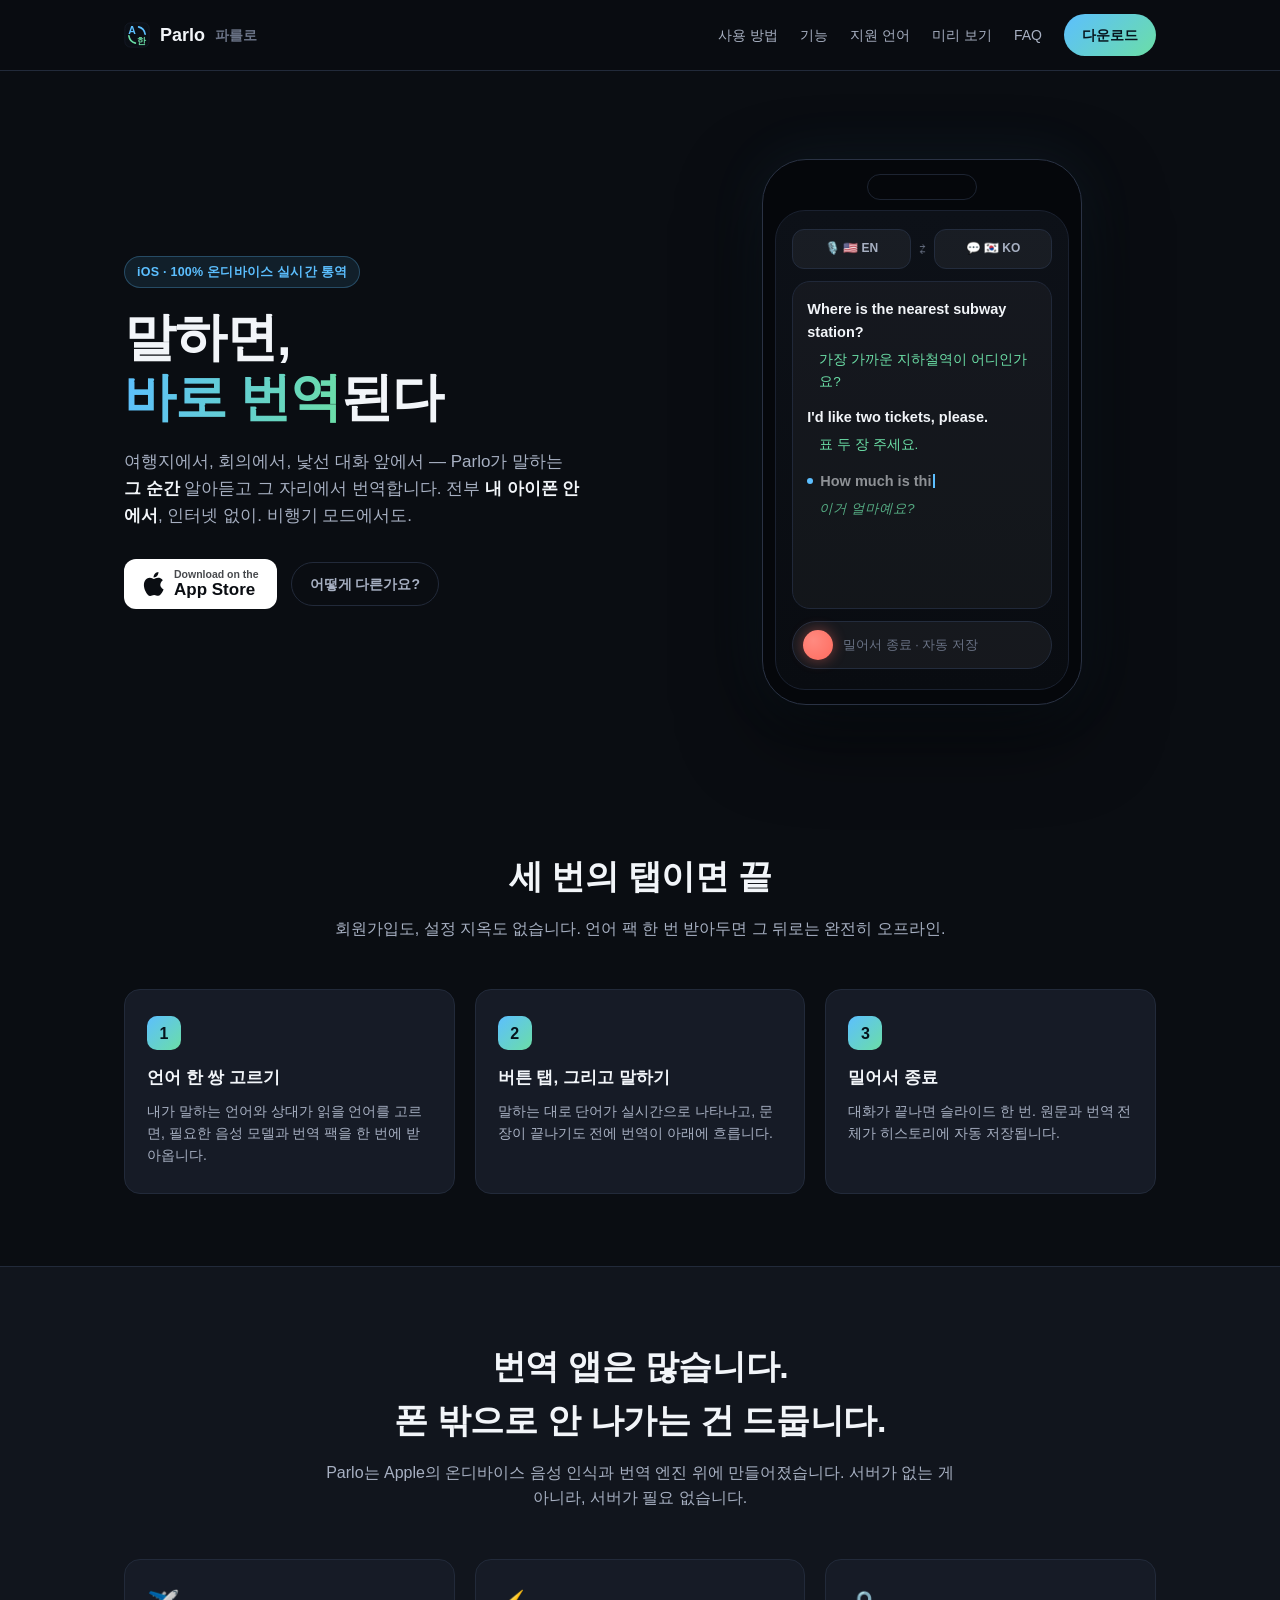
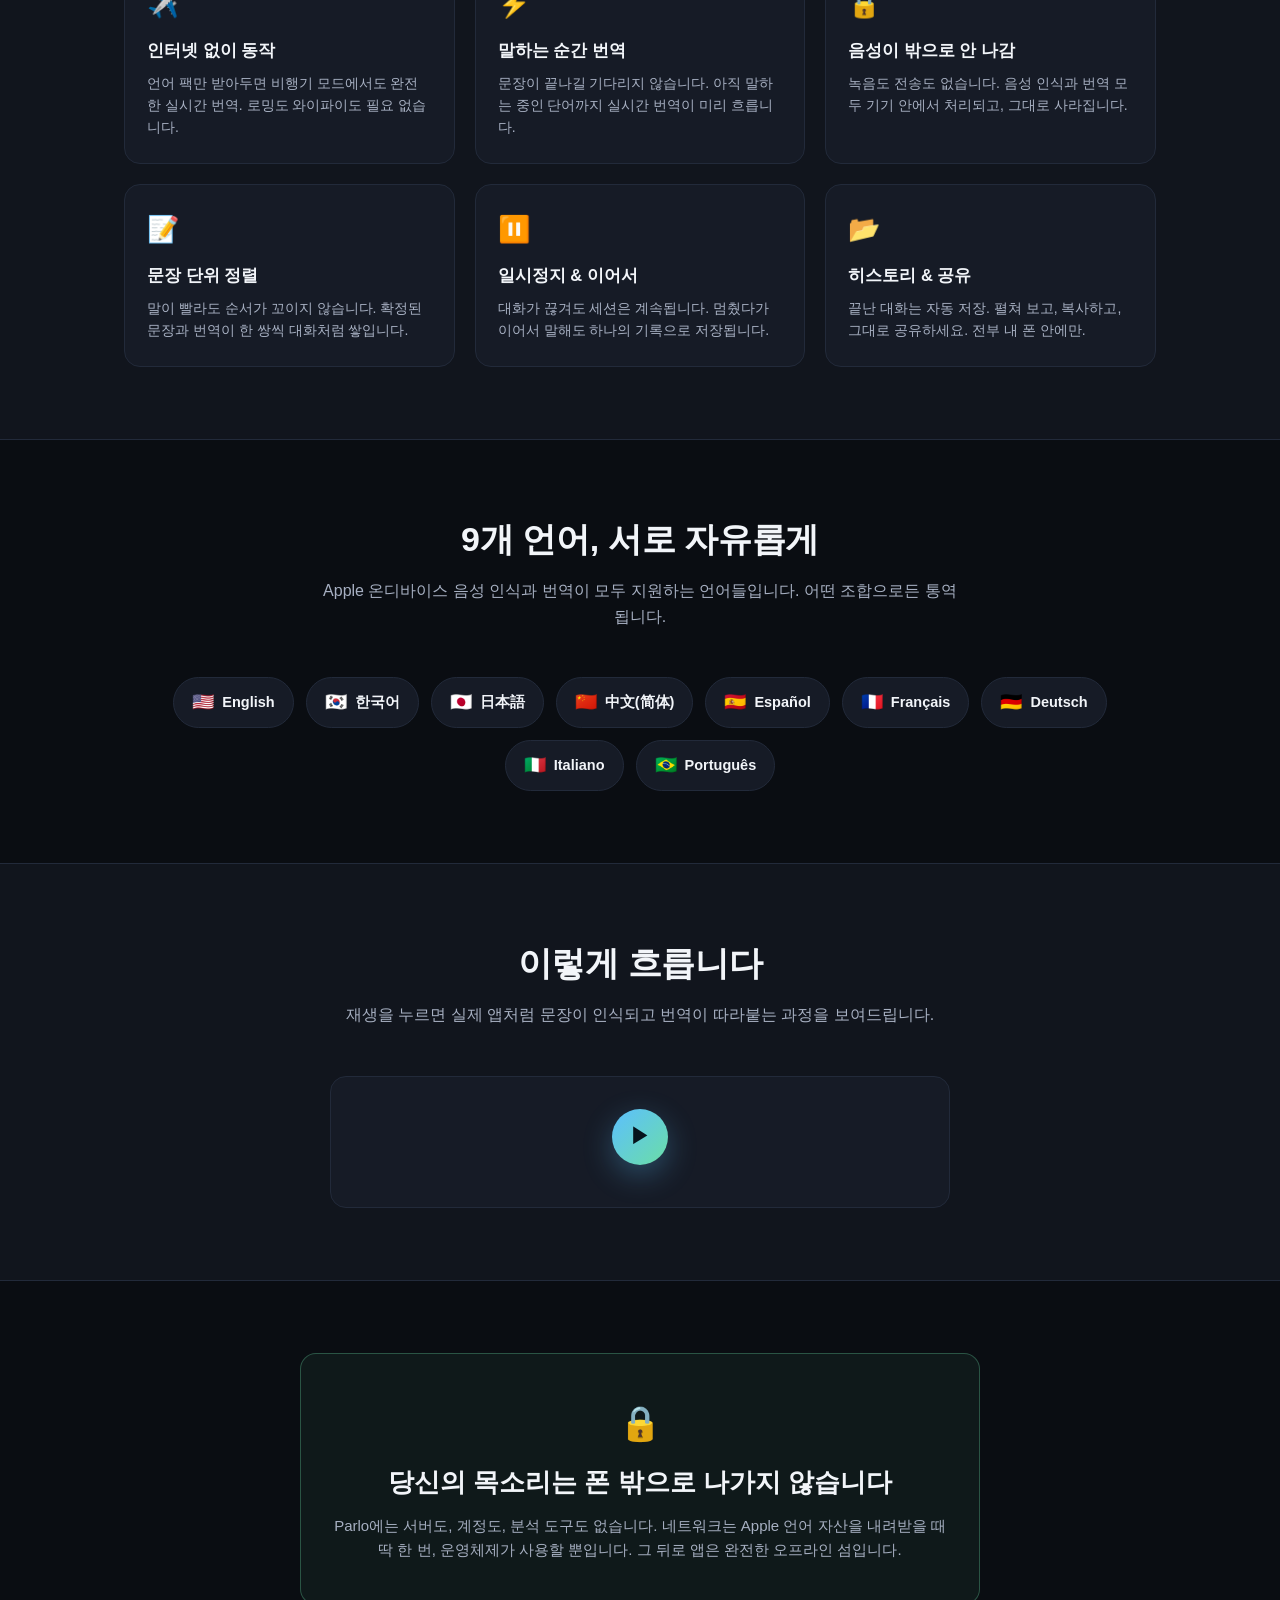
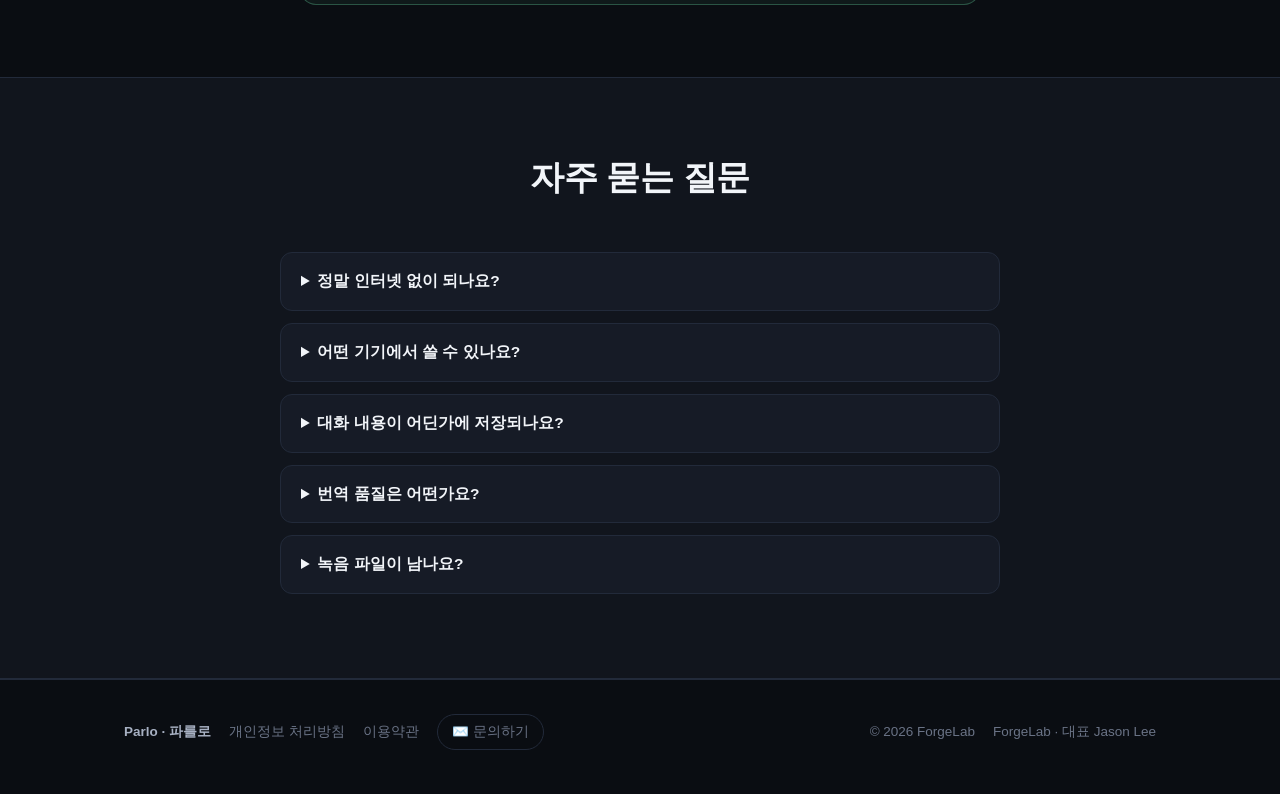
==== docs/index.html @ df0a6788 "Parlo landing site: hero with live-translation mock, features, languages, demo, FAQ, privacy/terms (" ====
<!DOCTYPE html>
<html lang="ko">
<head>
<meta charset="UTF-8" />
<meta name="viewport" content="width=device-width, initial-scale=1.0" />
<title>Parlo 파를로 — 말하면, 바로 번역된다</title>
<meta name="description" content="Parlo(파를로)는 iOS 실시간 음성 번역기입니다. 온디바이스 AI가 말하는 순간 알아듣고 그 자리에서 번역합니다. 인터넷 없이, 비행기 모드에서도. 로그인 없음, 추적 없음, 음성은 폰 밖으로 나가지 않습니다." />
<meta property="og:title" content="Parlo 파를로 — 말하면, 바로 번역된다" />
<meta property="og:description" content="100% 온디바이스 실시간 음성 번역. 인터넷 없이, 어디서나. 당신의 목소리는 폰 밖으로 나가지 않습니다." />
<meta property="og:type" content="website" />
<link rel="icon" href="data:image/svg+xml,%3Csvg xmlns='http://www.w3.org/2000/svg' viewBox='0 0 64 64'%3E%3Crect x='2' y='2' width='60' height='60' rx='14' fill='%230b0f16'/%3E%3Ctext x='20' y='30' font-family='-apple-system,sans-serif' font-size='26' font-weight='900' fill='%235CBFFF' text-anchor='middle'%3EA%3C/text%3E%3Ctext x='43' y='54' font-family='-apple-system,sans-serif' font-size='22' font-weight='900' fill='%236BDEA6' text-anchor='middle'%3E한%3C/text%3E%3Cpath d='M36 12 A22 22 0 0 1 52 30' stroke='%235CBFFF' stroke-width='4' fill='none' stroke-linecap='round'/%3E%3Cpath d='M28 52 A22 22 0 0 1 12 34' stroke='%236BDEA6' stroke-width='4' fill='none' stroke-linecap='round'/%3E%3C/svg%3E" />
<link rel="stylesheet" href="styles.css" />
</head>
<body>

<!-- ======================= NAV ======================= -->
<nav class="nav">
  <div class="nav-inner">
    <a class="logo" href="#">
      <svg width="26" height="26" viewBox="0 0 64 64" aria-hidden="true"><rect x="2" y="2" width="60" height="60" rx="14" fill="#0b0f16" stroke="#232c3d"/><text x="20" y="30" font-family="-apple-system,sans-serif" font-size="26" font-weight="900" fill="#5CBFFF" text-anchor="middle">A</text><text x="43" y="54" font-family="-apple-system,sans-serif" font-size="22" font-weight="900" fill="#6BDEA6" text-anchor="middle">한</text><path d="M36 12 A22 22 0 0 1 52 30" stroke="#5CBFFF" stroke-width="4" fill="none" stroke-linecap="round"/><path d="M28 52 A22 22 0 0 1 12 34" stroke="#6BDEA6" stroke-width="4" fill="none" stroke-linecap="round"/></svg>
      Parlo <span class="kr">파를로</span>
    </a>
    <div class="nav-links">
      <a href="#how">사용 방법</a>
      <a href="#features">기능</a>
      <a href="#langs">지원 언어</a>
      <a href="#demo">미리 보기</a>
      <a href="#faq">FAQ</a>
      <a class="btn primary nav-cta" href="#download">다운로드</a>
    </div>
  </div>
</nav>

<!-- ======================= HERO ======================= -->
<header class="hero wrap" id="download">
  <div>
    <span class="tag">iOS · 100% 온디바이스 실시간 통역</span>
    <h1>말하면,<br /><span class="hl">바로 번역</span>된다</h1>
    <p class="sub">
      여행지에서, 회의에서, 낯선 대화 앞에서 —
      Parlo가 말하는 <strong>그 순간</strong> 알아듣고 그 자리에서 번역합니다.
      전부 <strong>내 아이폰 안에서</strong>, 인터넷 없이. 비행기 모드에서도.
    </p>
    <div class="hero-ctas">
      <!-- TODO: 출시 후 App Store 링크로 교체 -->
      <a class="store-badge" href="#" onclick="alert('App Store 출시 준비 중입니다!'); return false;">
        <svg width="22" height="26" viewBox="0 0 22 26" fill="currentColor" aria-hidden="true"><path d="M18.3 13.8c0-3 2.5-4.5 2.6-4.6-1.4-2.1-3.6-2.4-4.4-2.4-1.9-.2-3.7 1.1-4.6 1.1-1 0-2.4-1.1-4-1.1-2 0-3.9 1.2-5 3-2.1 3.7-.5 9.1 1.5 12.1 1 1.5 2.2 3.1 3.8 3 1.5-.1 2.1-1 4-1s2.4 1 4 .9c1.7 0 2.7-1.5 3.7-3 1.2-1.7 1.6-3.4 1.7-3.5-.1 0-3.2-1.2-3.3-4.5zM15.2 4.8c.8-1 1.4-2.4 1.2-3.8-1.2.1-2.7.8-3.5 1.8-.8.9-1.5 2.3-1.3 3.7 1.4.1 2.8-.7 3.6-1.7z"/></svg>
        <span><small>Download on the</small><span class="big">App Store</span></span>
      </a>
      <a class="btn ghost" href="#features">어떻게 다른가요?</a>
    </div>
  </div>

  <!-- CSS-drawn iPhone preview -->
  <div class="phone" aria-hidden="true">
    <div class="phone-notch"></div>
    <div class="phone-screen">
      <div class="lang-pill-row">
        <span class="lang-pill">🎙️ 🇺🇸 EN</span>
        <span class="lang-swap">⇄</span>
        <span class="lang-pill">💬 🇰🇷 KO</span>
      </div>
      <div class="talk-card">
        <div class="pair">
          <div class="src">Where is the nearest subway station?</div>
          <div class="dst">가장 가까운 지하철역이 어디인가요?</div>
        </div>
        <div class="pair">
          <div class="src">I'd like two tickets, please.</div>
          <div class="dst">표 두 장 주세요.</div>
        </div>
        <div class="pair volatile">
          <div class="src" id="heroVolatile">How much is<span class="typing-caret"></span></div>
          <div class="dst" id="heroLive">얼마예요…</div>
        </div>
      </div>
      <div class="slide-stop"><span class="knob"></span> 밀어서 종료 · 자동 저장</div>
    </div>
  </div>
</header>

<!-- ======================= HOW ======================= -->
<section id="how">
  <div class="wrap">
    <div class="sec-head">
      <h2>세 번의 탭이면 끝</h2>
      <p>회원가입도, 설정 지옥도 없습니다. 언어 팩 한 번 받아두면 그 뒤로는 완전히 오프라인.</p>
    </div>
    <div class="steps">
      <div class="step">
        <span class="num">1</span>
        <h3>언어 한 쌍 고르기</h3>
        <p>내가 말하는 언어와 상대가 읽을 언어를 고르면, 필요한 음성 모델과 번역 팩을 한 번에 받아옵니다.</p>
      </div>
      <div class="step">
        <span class="num">2</span>
        <h3>버튼 탭, 그리고 말하기</h3>
        <p>말하는 대로 단어가 실시간으로 나타나고, 문장이 끝나기도 전에 번역이 아래에 흐릅니다.</p>
      </div>
      <div class="step">
        <span class="num">3</span>
        <h3>밀어서 종료</h3>
        <p>대화가 끝나면 슬라이드 한 번. 원문과 번역 전체가 히스토리에 자동 저장됩니다.</p>
      </div>
    </div>
  </div>
</section>

<!-- ======================= FEATURES ======================= -->
<section class="alt" id="features">
  <div class="wrap">
    <div class="sec-head">
      <h2>번역 앱은 많습니다.<br />폰 밖으로 안 나가는 건 드뭅니다.</h2>
      <p>Parlo는 Apple의 온디바이스 음성 인식과 번역 엔진 위에 만들어졌습니다. 서버가 없는 게 아니라, 서버가 필요 없습니다.</p>
    </div>
    <div class="grid">
      <div class="card">
        <span class="ico">✈️</span>
        <h3>인터넷 없이 동작</h3>
        <p>언어 팩만 받아두면 비행기 모드에서도 완전한 실시간 번역. 로밍도 와이파이도 필요 없습니다.</p>
      </div>
      <div class="card">
        <span class="ico">⚡️</span>
        <h3>말하는 순간 번역</h3>
        <p>문장이 끝나길 기다리지 않습니다. 아직 말하는 중인 단어까지 실시간 번역이 미리 흐릅니다.</p>
      </div>
      <div class="card">
        <span class="ico">🔒</span>
        <h3>음성이 밖으로 안 나감</h3>
        <p>녹음도 전송도 없습니다. 음성 인식과 번역 모두 기기 안에서 처리되고, 그대로 사라집니다.</p>
      </div>
      <div class="card">
        <span class="ico">📝</span>
        <h3>문장 단위 정렬</h3>
        <p>말이 빨라도 순서가 꼬이지 않습니다. 확정된 문장과 번역이 한 쌍씩 대화처럼 쌓입니다.</p>
      </div>
      <div class="card">
        <span class="ico">⏸️</span>
        <h3>일시정지 & 이어서</h3>
        <p>대화가 끊겨도 세션은 계속됩니다. 멈췄다가 이어서 말해도 하나의 기록으로 저장됩니다.</p>
      </div>
      <div class="card">
        <span class="ico">📂</span>
        <h3>히스토리 & 공유</h3>
        <p>끝난 대화는 자동 저장. 펼쳐 보고, 복사하고, 그대로 공유하세요. 전부 내 폰 안에만.</p>
      </div>
    </div>
  </div>
</section>

<!-- ======================= LANGUAGES ======================= -->
<section id="langs">
  <div class="wrap">
    <div class="sec-head">
      <h2>9개 언어, 서로 자유롭게</h2>
      <p>Apple 온디바이스 음성 인식과 번역이 모두 지원하는 언어들입니다. 어떤 조합으로든 통역됩니다.</p>
    </div>
    <div class="langs">
      <span class="lang-chip"><span class="flag">🇺🇸</span> English</span>
      <span class="lang-chip"><span class="flag">🇰🇷</span> 한국어</span>
      <span class="lang-chip"><span class="flag">🇯🇵</span> 日本語</span>
      <span class="lang-chip"><span class="flag">🇨🇳</span> 中文(简体)</span>
      <span class="lang-chip"><span class="flag">🇪🇸</span> Español</span>
      <span class="lang-chip"><span class="flag">🇫🇷</span> Français</span>
      <span class="lang-chip"><span class="flag">🇩🇪</span> Deutsch</span>
      <span class="lang-chip"><span class="flag">🇮🇹</span> Italiano</span>
      <span class="lang-chip"><span class="flag">🇧🇷</span> Português</span>
    </div>
  </div>
</section>

<!-- ======================= DEMO ======================= -->
<section class="alt" id="demo">
  <div class="wrap">
    <div class="sec-head">
      <h2>이렇게 흐릅니다</h2>
      <p>재생을 누르면 실제 앱처럼 문장이 인식되고 번역이 따라붙는 과정을 보여드립니다.</p>
    </div>
    <div class="demo-box">
      <div class="demo-stage"><button id="demoPlay" aria-label="데모 재생">▶</button></div>
      <div class="demo-transcript" id="demoTranscript"></div>
    </div>
  </div>
</section>

<!-- ======================= PRIVACY ======================= -->
<section>
  <div class="wrap">
    <div class="privacy-band">
      <div class="lock">🔒</div>
      <h2>당신의 목소리는 폰 밖으로 나가지 않습니다</h2>
      <p>
        Parlo에는 서버도, 계정도, 분석 도구도 없습니다. 네트워크는 Apple 언어 자산을
        내려받을 때 딱 한 번, 운영체제가 사용할 뿐입니다. 그 뒤로 앱은 완전한 오프라인 섬입니다.
      </p>
    </div>
  </div>
</section>

<!-- ======================= FAQ ======================= -->
<section class="alt" id="faq">
  <div class="wrap">
    <div class="sec-head"><h2>자주 묻는 질문</h2></div>
    <div class="faq">
      <details>
        <summary>정말 인터넷 없이 되나요?</summary>
        <p>네. 언어 팩(언어당 약 50–100MB)을 한 번 받아두면 음성 인식과 번역 모두 기기 안에서 처리됩니다. 비행기 모드에서 그대로 시험해 보세요.</p>
      </details>
      <details>
        <summary>어떤 기기에서 쓸 수 있나요?</summary>
        <p>iOS 26 이상이 설치된 iPhone에서 동작합니다. Apple의 최신 온디바이스 음성 인식(SpeechAnalyzer)과 번역 프레임워크를 사용하기 때문입니다.</p>
      </details>
      <details>
        <summary>대화 내용이 어딘가에 저장되나요?</summary>
        <p>히스토리는 내 기기 안에만 저장됩니다. 개발자를 포함해 누구도 볼 수 없고, 언제든 앱에서 삭제할 수 있습니다.</p>
      </details>
      <details>
        <summary>번역 품질은 어떤가요?</summary>
        <p>Apple 번역 엔진을 사용합니다. 일상 대화, 여행, 업무 미팅 수준의 대화에 충분한 품질이며, 인터넷 기반 번역과 달리 지연이 거의 없습니다.</p>
      </details>
      <details>
        <summary>녹음 파일이 남나요?</summary>
        <p>아니요. 오디오는 인식되는 즉시 버려지며 파일로 저장되지 않습니다. 남는 것은 텍스트(원문·번역)뿐이고, 그것도 내 폰 안에만 있습니다.</p>
      </details>
    </div>
  </div>
</section>

<!-- ======================= FOOTER ======================= -->
<footer>
  <div class="wrap">
    <span class="brand">Parlo · 파를로</span>
    <a href="privacy.html">개인정보 처리방침</a>
    <a href="terms.html">이용약관</a>
    <a class="contact-btn" href="mailto:forgelab.aitech@gmail.com?subject=%5BParlo%5D%20%EB%AC%B8%EC%9D%98">✉️ 문의하기</a>
    <span class="copy">© 2026 ForgeLab</span>
    <span class="biz">ForgeLab · 대표 Jason Lee</span>
  </div>
</footer>

<script>
/* Hero: volatile line types itself, live translation follows */
(function () {
  var srcEl = document.getElementById('heroVolatile');
  var dstEl = document.getElementById('heroLive');
  var SRC = 'How much is this one?';
  var LIVE = ['얼마…', '이거 얼마…', '이거 얼마예요?'];
  var i = 0;

  function tick() {
    i++;
    if (i <= SRC.length) {
      srcEl.innerHTML = SRC.slice(0, i) + '<span class="typing-caret"></span>';
      var stage = Math.floor((i / SRC.length) * (LIVE.length - 0.01));
      dstEl.textContent = LIVE[Math.min(stage, LIVE.length - 1)];
      setTimeout(tick, 90 + Math.random() * 120);
    } else {
      setTimeout(function () { i = 0; tick(); }, 3200);
    }
  }
  tick();
})();

/* Demo: sentence pairs appear like the real app */
(function () {
  var LINES = [
    ['Excuse me, is this seat taken?', '실례합니다, 이 자리 주인 있나요?'],
    ['No, go ahead!', '아니요, 앉으세요!'],
    ['Thanks. Are you here for the conference too?', '감사합니다. 회의 때문에 오신 건가요?'],
    ['Yes — and my phone has no signal in here.', '네 — 그런데 여긴 폰 신호가 안 잡히네요.'],
    ["No problem. This translation isn't using the internet.", '괜찮아요. 이 번역은 인터넷을 쓰지 않거든요.']
  ];
  var playBtn = document.getElementById('demoPlay');
  var transcript = document.getElementById('demoTranscript');
  var running = false;

  playBtn.addEventListener('click', function () {
    if (running) return;
    running = true;
    playBtn.style.display = 'none';
    transcript.innerHTML = '';

    LINES.forEach(function (line, idx) {
      setTimeout(function () {
        var el = document.createElement('div');
        el.className = 'demo-line';
        el.innerHTML = '<div class="src">' + line[0] + '</div>' +
                       '<div class="dst pending">번역 중…</div>';
        transcript.appendChild(el);
        transcript.scrollTop = transcript.scrollHeight;

        setTimeout(function () {
          var dst = el.querySelector('.dst');
          dst.textContent = line[1];
          dst.classList.remove('pending');
        }, 650);

        if (idx === LINES.length - 1) {
          setTimeout(function () {
            playBtn.style.display = '';
            playBtn.textContent = '↻';
            running = false;
          }, 2200);
        }
      }, 600 + idx * 1500);
    });
  });
})();
</script>

</body>
</html>
---- docs/styles.css ----
/* ==========================================================================
   Parlo — jsonpassion.github.io/parlo-site
   Dark liquid-glass theme from the app: near-black night background,
   aqua (#5CBFFF) for the voice/original, mint (#6BDEA6) for translation.
   ========================================================================== */

:root {
  --bg: #0a0d12;
  --panel: #11151d;
  --panel-2: #161b26;
  --line: #222a3a;
  --text: #f2f5f9;
  --body: #a7b0c2;
  --dim: #6a7386;
  --aqua: #5cbfff;
  --aqua-deep: #2f8fe0;
  --mint: #6bdea6;
  --coral: #ff6b5e;
  --radius: 16px;
}

* { margin: 0; padding: 0; box-sizing: border-box; }

html { scroll-behavior: smooth; }

body {
  font-family: -apple-system, BlinkMacSystemFont, "Apple SD Gothic Neo", "Segoe UI", Roboto, sans-serif;
  background: var(--bg);
  color: var(--text);
  line-height: 1.6;
  -webkit-font-smoothing: antialiased;
}

.wrap { max-width: 1080px; margin: 0 auto; padding: 0 24px; }

a { color: var(--aqua); text-decoration: none; }

/* ------------------------------ Nav ------------------------------ */
.nav {
  position: sticky; top: 0; z-index: 50;
  background: rgba(10, 13, 18, 0.82);
  backdrop-filter: blur(14px);
  border-bottom: 1px solid var(--line);
}
.nav-inner {
  max-width: 1080px; margin: 0 auto; padding: 14px 24px;
  display: flex; align-items: center; justify-content: space-between; gap: 16px;
}
.logo {
  display: flex; align-items: center; gap: 10px;
  font-weight: 800; font-size: 18px; color: var(--text);
}
.logo .kr { color: var(--dim); font-weight: 600; font-size: 14px; }
.nav-links { display: flex; align-items: center; gap: 22px; font-size: 14px; }
.nav-links a { color: var(--body); }
.nav-links a:hover { color: var(--text); }

.btn {
  display: inline-block; padding: 10px 18px; border-radius: 999px;
  font-weight: 700; font-size: 14px; transition: transform .15s, box-shadow .15s;
}
.btn.primary {
  background: linear-gradient(135deg, var(--aqua), var(--mint));
  color: #06131c;
}
.btn.primary:hover { transform: translateY(-1px); box-shadow: 0 8px 24px rgba(92,191,255,.35); }
.btn.ghost { border: 1px solid var(--line); color: var(--body); }
.btn.ghost:hover { color: var(--text); border-color: var(--dim); }

/* ------------------------------ Hero ------------------------------ */
.hero {
  display: grid; grid-template-columns: 1.05fr .95fr; gap: 48px;
  align-items: center; padding: 88px 24px 72px;
}
.tag {
  display: inline-block; font-size: 12.5px; font-weight: 700;
  color: var(--aqua); background: rgba(92,191,255,.1);
  border: 1px solid rgba(92,191,255,.28);
  padding: 5px 12px; border-radius: 999px; margin-bottom: 20px;
  letter-spacing: .02em;
}
.hero h1 { font-size: 52px; line-height: 1.15; font-weight: 850; letter-spacing: -0.02em; }
.hero .hl {
  background: linear-gradient(100deg, var(--aqua), var(--mint));
  -webkit-background-clip: text; background-clip: text; color: transparent;
}
.hero .sub { margin-top: 20px; font-size: 17px; color: var(--body); max-width: 460px; }
.hero .sub strong { color: var(--text); }
.hero-ctas { display: flex; align-items: center; gap: 14px; margin-top: 30px; flex-wrap: wrap; }

.store-badge {
  display: inline-flex; align-items: center; gap: 10px;
  background: #fff; color: #0a0d12; border-radius: 12px;
  padding: 9px 18px; line-height: 1.15;
}
.store-badge small { display: block; font-size: 10.5px; font-weight: 600; opacity: .75; }
.store-badge .big { font-size: 17px; font-weight: 800; }

/* ------------------------- Phone mockup ------------------------- */
.phone {
  width: 320px; margin: 0 auto;
  background: #05070b;
  border: 1px solid #2a3244;
  border-radius: 44px; padding: 14px 12px;
  box-shadow: 0 30px 80px rgba(0,0,0,.55), 0 0 60px rgba(92,191,255,.08);
}
.phone-notch {
  width: 110px; height: 26px; margin: 0 auto 10px;
  background: #05070b; border: 1px solid #1d2432; border-radius: 999px;
}
.phone-screen {
  background: linear-gradient(180deg, #0d1118, #090c11);
  border-radius: 30px; padding: 18px 16px 20px; min-height: 480px;
  display: flex; flex-direction: column; gap: 12px;
  border: 1px solid #1a2130;
}
.lang-pill-row { display: flex; justify-content: space-between; align-items: center; gap: 8px; }
.lang-pill {
  flex: 1; text-align: center; font-size: 12px; font-weight: 700;
  background: rgba(255,255,255,.05); border: 1px solid #232c3d;
  border-radius: 12px; padding: 9px 0; color: var(--body);
}
.lang-swap { color: var(--dim); font-size: 14px; }

.talk-card {
  flex: 1; background: rgba(255,255,255,.035);
  border: 1px solid #202839; border-radius: 18px; padding: 16px 14px;
  display: flex; flex-direction: column; gap: 14px; overflow: hidden;
}
.pair .src { font-size: 14.5px; font-weight: 600; color: var(--text); }
.pair .dst { font-size: 13.5px; color: var(--mint); margin-top: 5px; padding-left: 12px; }

.pair.volatile .src { color: rgba(242,245,249,.55); }
.pair.volatile .src::before {
  content: ""; display: inline-block; width: 6px; height: 6px;
  border-radius: 50%; background: var(--aqua); margin-right: 7px;
  vertical-align: 2px; animation: pulse 1.1s ease-in-out infinite;
}
.pair.volatile .dst { color: rgba(107,222,166,.75); font-style: italic; }

@keyframes pulse { 0%,100% { opacity: .35; } 50% { opacity: 1; } }

.typing-caret { display: inline-block; width: 2px; height: 14px; background: var(--aqua);
  vertical-align: -2px; margin-left: 2px; animation: pulse .8s infinite; }

.slide-stop {
  display: flex; align-items: center; gap: 10px;
  background: rgba(255,255,255,.05); border: 1px solid #232c3d;
  border-radius: 999px; padding: 8px 10px; font-size: 12.5px; color: var(--dim);
}
.slide-stop .knob {
  width: 30px; height: 30px; border-radius: 50%;
  background: radial-gradient(circle at 35% 35%, #ff8a80, var(--coral));
  box-shadow: 0 0 14px rgba(255,107,94,.45);
}

/* ------------------------------ Sections ------------------------------ */
section { padding: 72px 0; }
section.alt { background: var(--panel); border-top: 1px solid var(--line); border-bottom: 1px solid var(--line); }
.sec-head { text-align: center; max-width: 640px; margin: 0 auto 48px; }
.sec-head h2 { font-size: 34px; font-weight: 800; letter-spacing: -0.01em; }
.sec-head p { margin-top: 12px; color: var(--body); font-size: 16px; }

/* Steps */
.steps { display: grid; grid-template-columns: repeat(3, 1fr); gap: 20px; }
.step {
  background: var(--panel-2); border: 1px solid var(--line);
  border-radius: var(--radius); padding: 26px 22px;
}
.step .num {
  display: inline-flex; width: 34px; height: 34px; align-items: center; justify-content: center;
  border-radius: 10px; font-weight: 800; color: #06131c;
  background: linear-gradient(135deg, var(--aqua), var(--mint)); margin-bottom: 14px;
}
.step h3 { font-size: 17px; margin-bottom: 8px; }
.step p { font-size: 14px; color: var(--body); }

/* Features */
.grid { display: grid; grid-template-columns: repeat(3, 1fr); gap: 20px; }
.card {
  background: var(--panel-2); border: 1px solid var(--line);
  border-radius: var(--radius); padding: 24px 22px;
  transition: transform .15s, border-color .15s;
}
.card:hover { transform: translateY(-3px); border-color: #31405c; }
.card .ico { font-size: 26px; }
.card h3 { font-size: 16.5px; margin: 12px 0 8px; }
.card p { font-size: 14px; color: var(--body); }

/* Languages */
.langs { display: flex; flex-wrap: wrap; gap: 12px; justify-content: center; }
.lang-chip {
  display: flex; align-items: center; gap: 8px;
  background: var(--panel-2); border: 1px solid var(--line);
  padding: 10px 18px; border-radius: 999px; font-size: 14.5px; font-weight: 600;
}
.lang-chip .flag { font-size: 18px; }

/* Demo */
.demo-box {
  max-width: 620px; margin: 0 auto; background: var(--panel-2);
  border: 1px solid var(--line); border-radius: var(--radius); padding: 24px;
}
.demo-stage { position: relative; text-align: center; padding: 8px 0 18px; }
#demoPlay {
  font-size: 20px; width: 56px; height: 56px; border-radius: 50%;
  border: none; cursor: pointer; color: #06131c; font-weight: 800;
  background: linear-gradient(135deg, var(--aqua), var(--mint));
  box-shadow: 0 10px 30px rgba(92,191,255,.3);
}
.demo-transcript { max-height: 260px; overflow-y: auto; display: flex; flex-direction: column; gap: 12px; }
.demo-line { text-align: left; animation: rise .35s ease both; }
.demo-line .src { font-size: 15px; font-weight: 600; }
.demo-line .dst { font-size: 14px; color: var(--mint); padding-left: 12px; margin-top: 3px; }
.demo-line .dst.pending { color: rgba(107,222,166,.6); font-style: italic; }
@keyframes rise { from { opacity: 0; transform: translateY(8px); } to { opacity: 1; transform: none; } }

/* Privacy band */
.privacy-band {
  text-align: center; max-width: 680px; margin: 0 auto;
  border: 1px solid rgba(107,222,166,.3); background: rgba(107,222,166,.06);
  border-radius: var(--radius); padding: 42px 32px;
}
.privacy-band .lock { font-size: 34px; }
.privacy-band h2 { font-size: 26px; margin: 12px 0 10px; }
.privacy-band p { color: var(--body); font-size: 15px; }

/* FAQ */
.faq { max-width: 720px; margin: 0 auto; }
.faq details {
  border: 1px solid var(--line); background: var(--panel-2);
  border-radius: 12px; padding: 16px 20px; margin-bottom: 12px;
}
.faq summary { cursor: pointer; font-weight: 700; font-size: 15.5px; }
.faq details p { margin-top: 10px; color: var(--body); font-size: 14.5px; }

/* ------------------------------ Footer ------------------------------ */
footer { border-top: 1px solid var(--line); padding: 34px 0 44px; }
footer .wrap { display: flex; align-items: center; flex-wrap: wrap; gap: 18px; font-size: 13.5px; color: var(--dim); }
footer .brand { font-weight: 800; color: var(--body); }
footer a { color: var(--dim); }
footer a:hover { color: var(--text); }
footer .contact-btn {
  border: 1px solid var(--line); padding: 6px 14px; border-radius: 999px;
}
footer .copy { margin-left: auto; }

/* ------------------------------ Policy pages ------------------------------ */
.policy { max-width: 760px; margin: 0 auto; padding: 48px 24px 80px; }
.lang-toggle { display: flex; gap: 8px; margin-bottom: 24px; }
.lang-toggle button {
  border: 1px solid var(--line); background: var(--panel-2); color: var(--body);
  padding: 7px 16px; border-radius: 999px; cursor: pointer; font-size: 13.5px; font-weight: 600;
}
.lang-toggle button.active {
  background: linear-gradient(135deg, var(--aqua), var(--mint));
  color: #06131c; border-color: transparent;
}
.policy-card {
  background: var(--panel-2); border: 1px solid var(--line);
  border-radius: var(--radius); padding: 40px 36px;
}
.policy h1 { font-size: 28px; margin-bottom: 6px; }
.policy .date { color: var(--dim); font-size: 13.5px; margin-bottom: 26px; }
.policy h2 { font-size: 18px; margin: 26px 0 10px; }
.policy p, .policy li { font-size: 14.5px; color: var(--body); }
.policy ul { padding-left: 22px; margin: 8px 0; }
.policy strong { color: var(--text); }
.lang-en { display: none; }

/* ------------------------------ Responsive ------------------------------ */
@media (max-width: 900px) {
  .hero { grid-template-columns: 1fr; padding-top: 56px; text-align: center; }
  .hero .sub { margin-left: auto; margin-right: auto; }
  .hero-ctas { justify-content: center; }
  .phone { margin-top: 40px; }
  .steps, .grid { grid-template-columns: 1fr; }
  .nav-links a:not(.nav-cta) { display: none; }
  .hero h1 { font-size: 38px; }
}
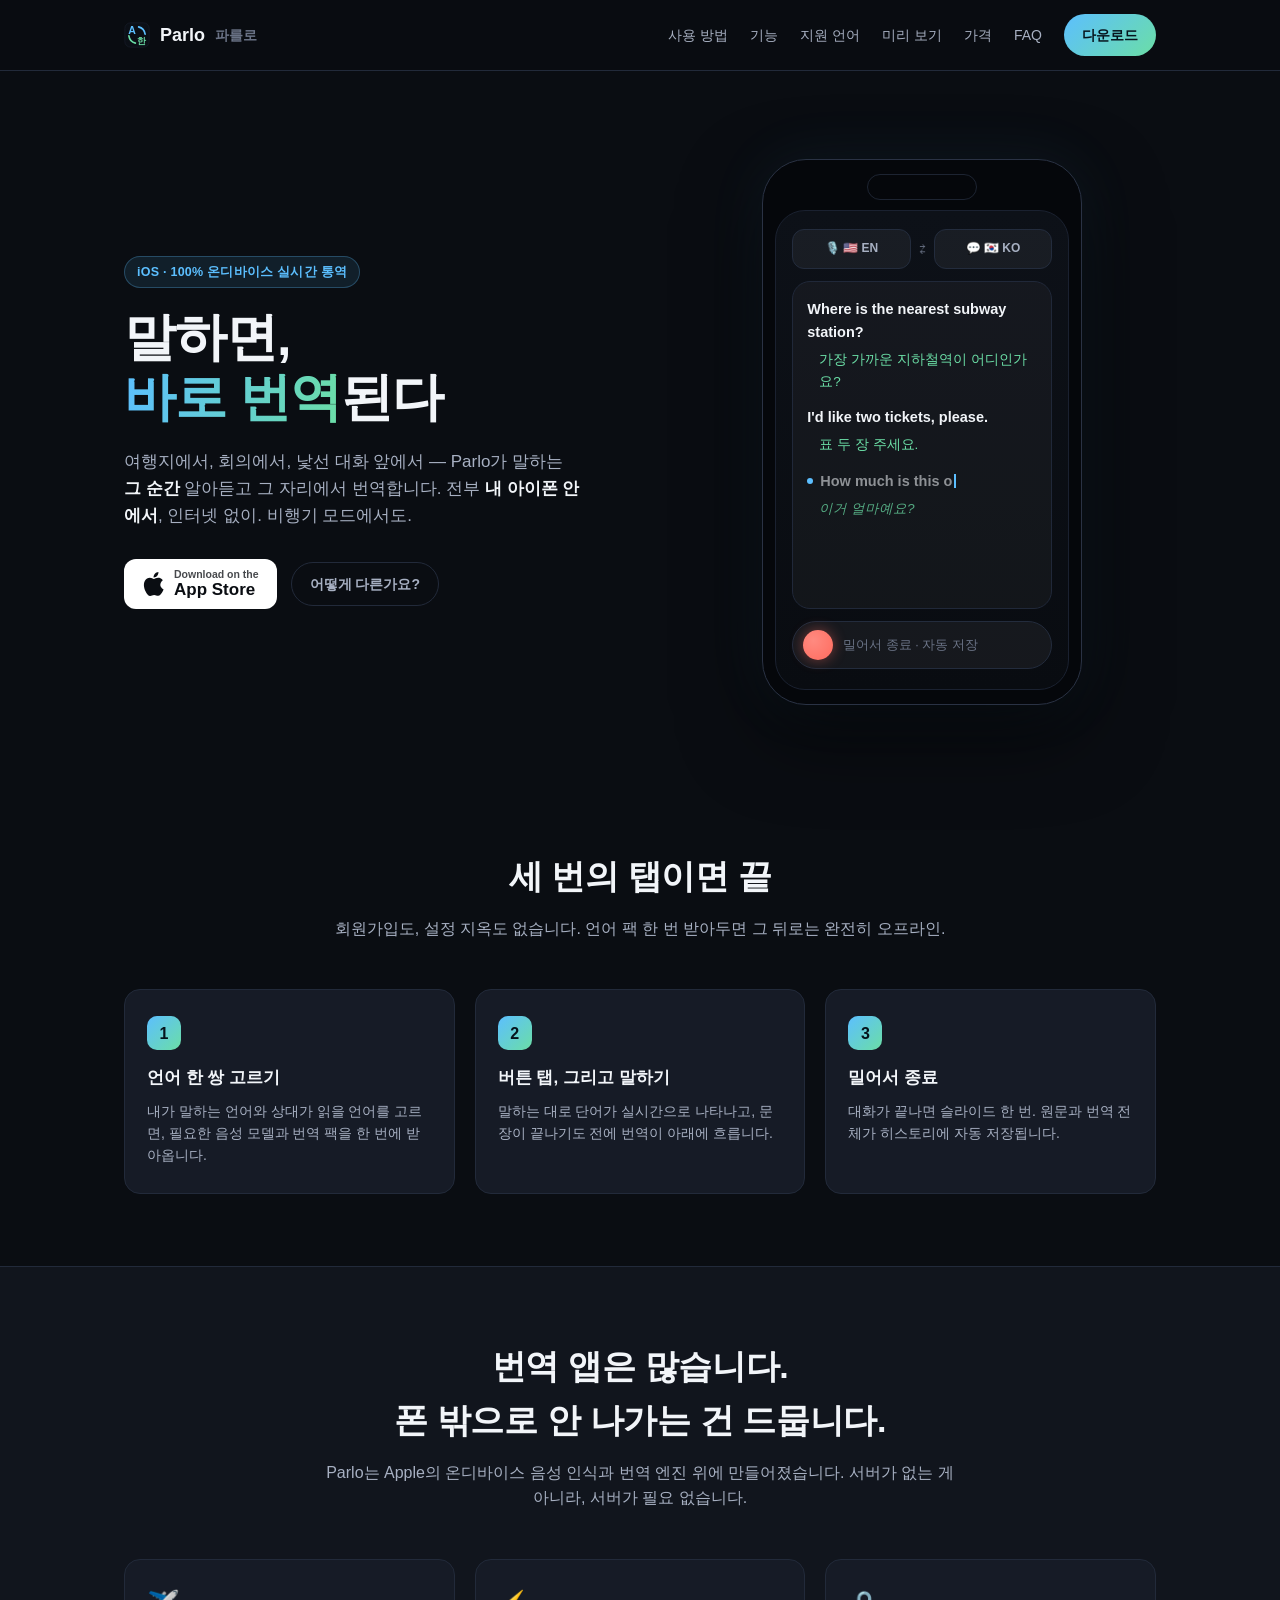
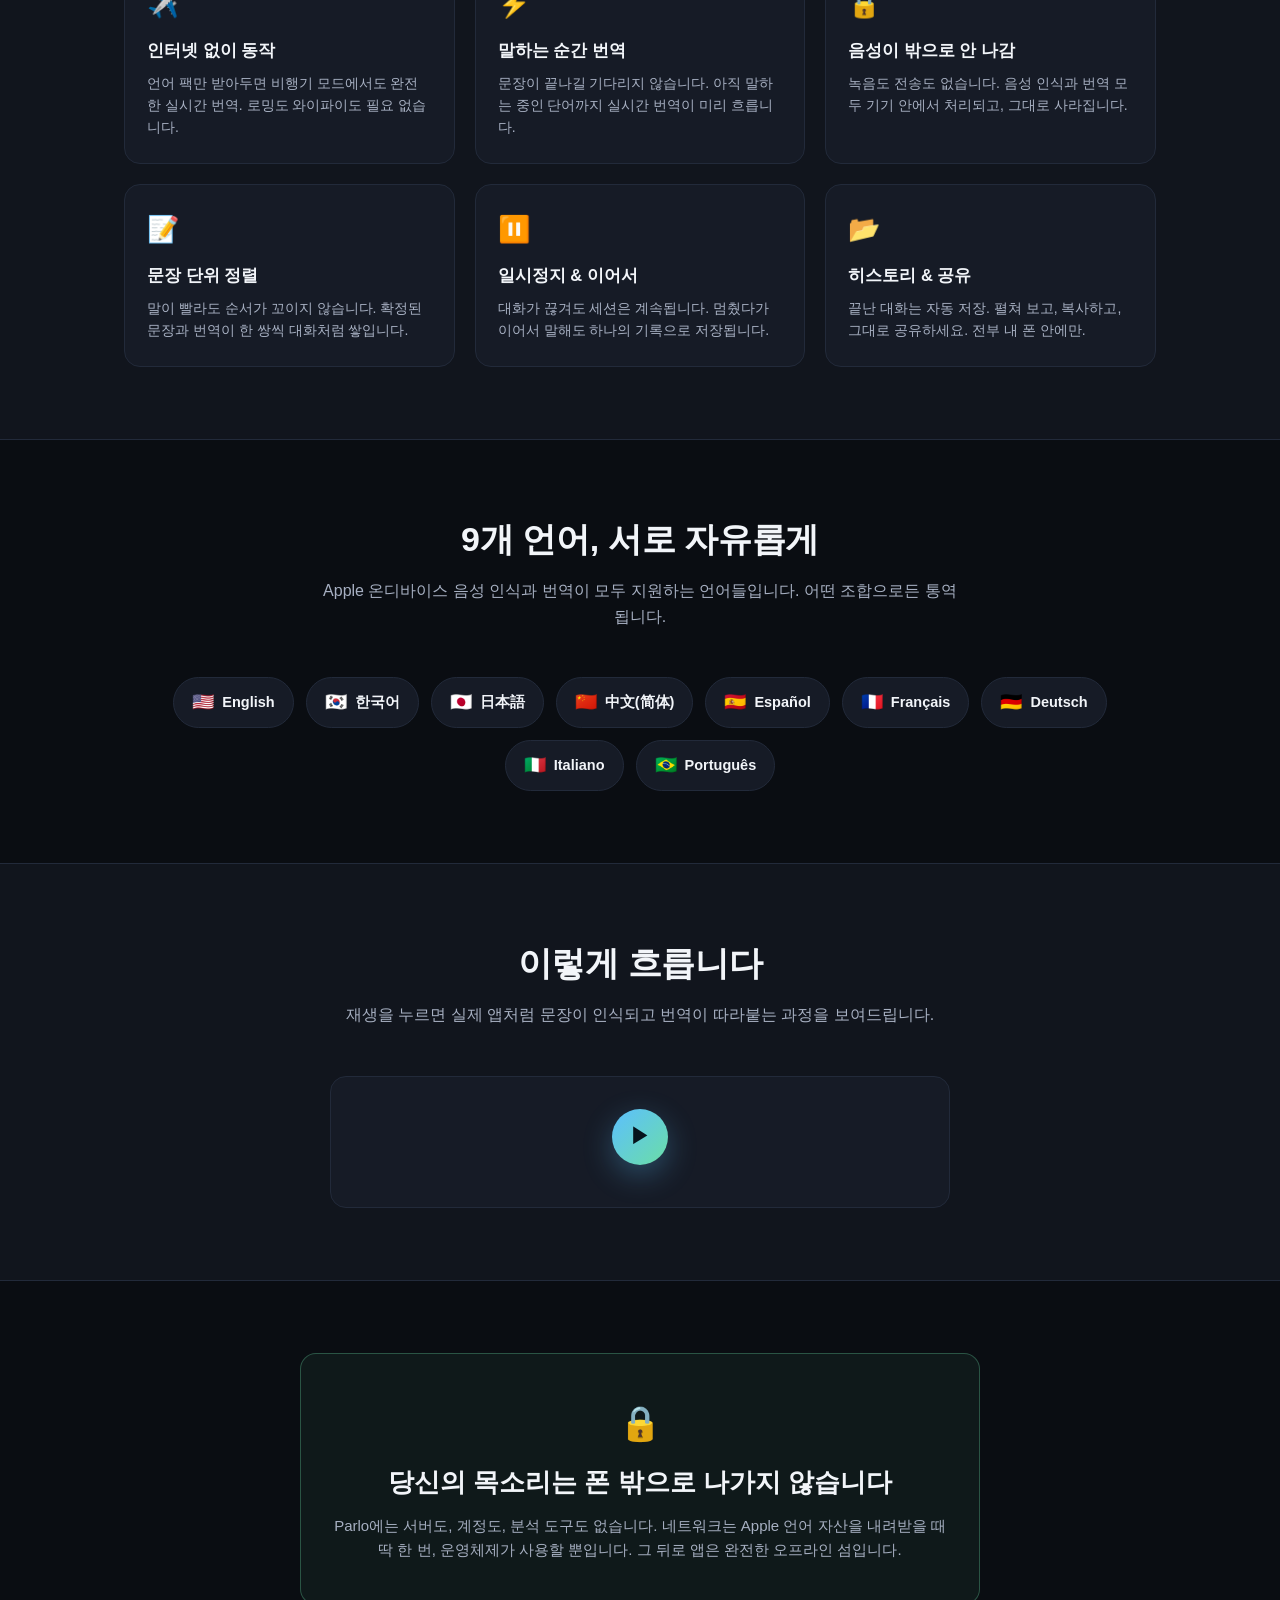
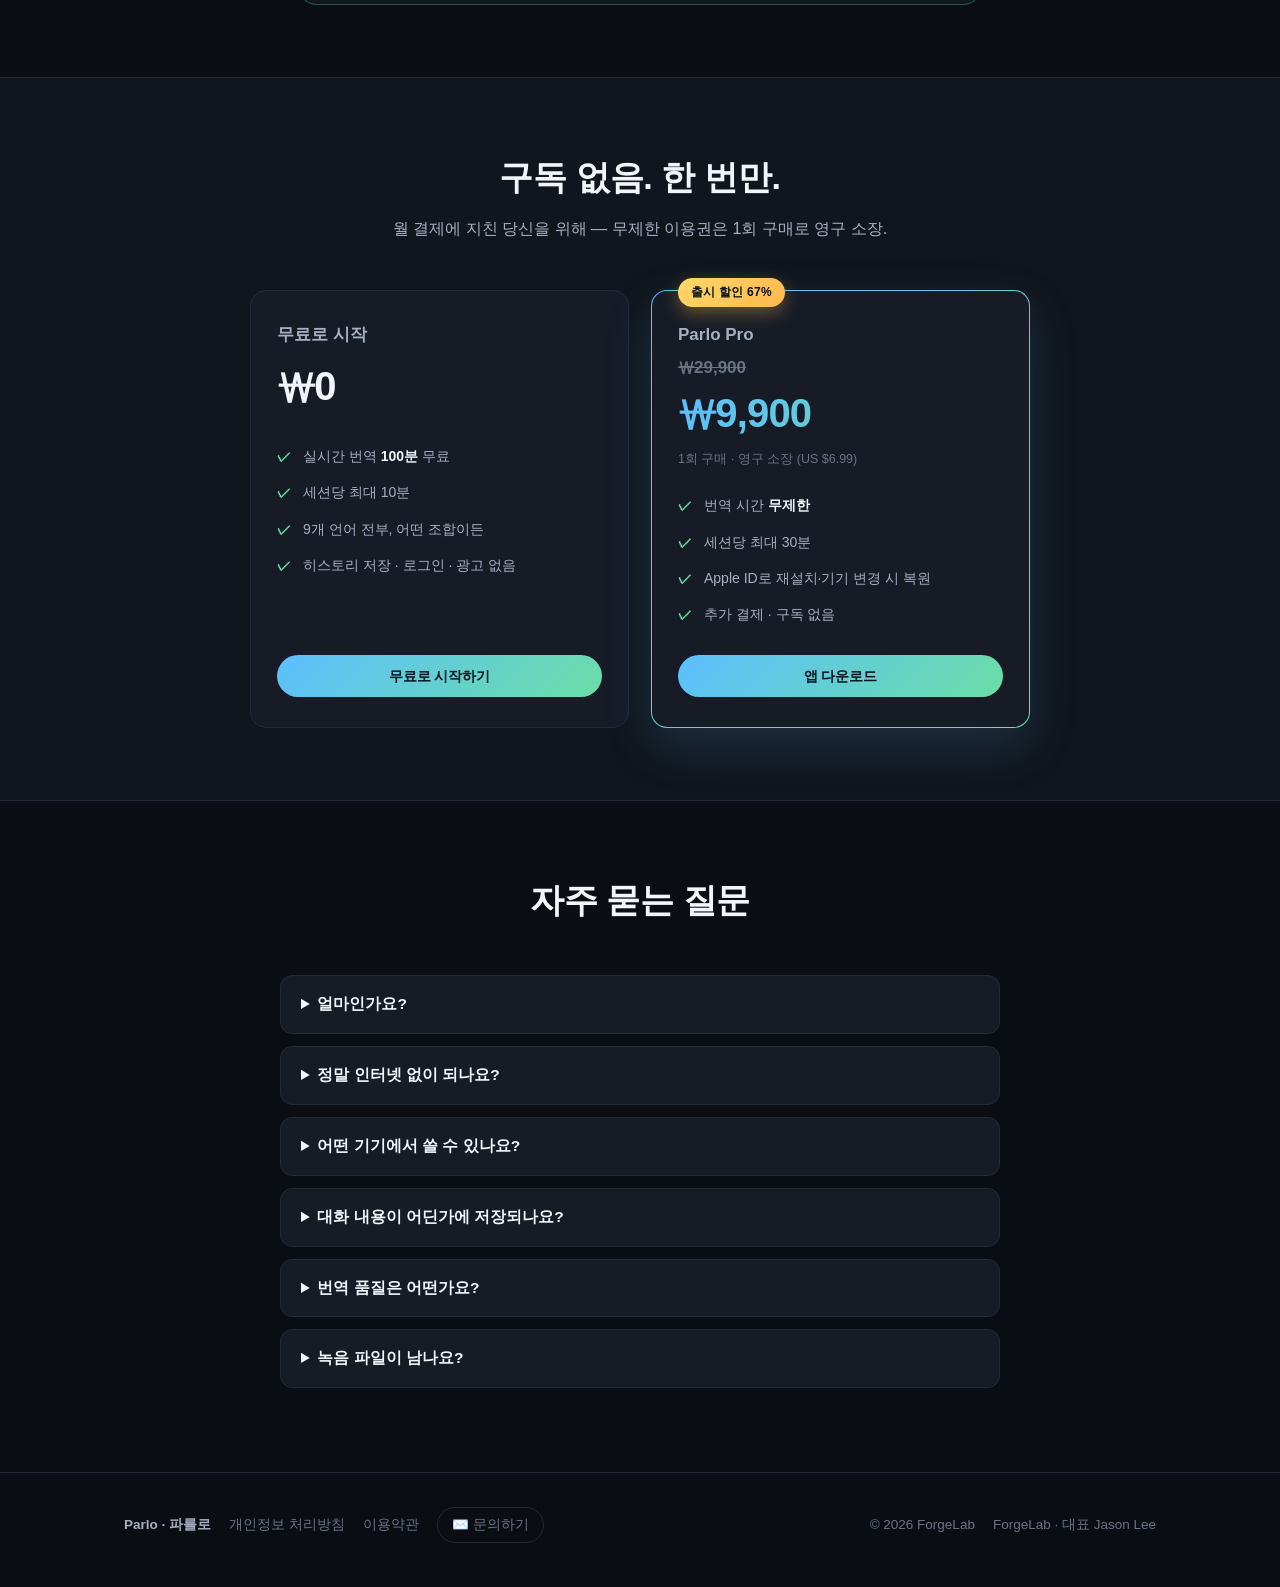
==== commit 254ff168: "Add pricing section: free 100 min vs Parlo Pro one-time ₩9,900 (launch sale anchor ₩29,900) Co-Autho" ====
--- a/docs/index.html
+++ b/docs/index.html
@@ -25,6 +25,7 @@
       <a href="#features">기능</a>
       <a href="#langs">지원 언어</a>
       <a href="#demo">미리 보기</a>
+      <a href="#pricing">가격</a>
       <a href="#faq">FAQ</a>
       <a class="btn primary nav-cta" href="#download">다운로드</a>
     </div>
@@ -197,11 +198,52 @@
   </div>
 </section>
 
+<!-- ======================= PRICING ======================= -->
+<section class="alt" id="pricing">
+  <div class="wrap">
+    <div class="sec-head">
+      <h2>구독 없음. 한 번만.</h2>
+      <p>월 결제에 지친 당신을 위해 — 무제한 이용권은 1회 구매로 영구 소장.</p>
+    </div>
+    <div class="pricing">
+      <div class="price-card">
+        <h3>무료로 시작</h3>
+        <div class="price">₩0</div>
+        <ul>
+          <li>실시간 번역 <strong>100분</strong> 무료</li>
+          <li>세션당 최대 10분</li>
+          <li>9개 언어 전부, 어떤 조합이든</li>
+          <li>히스토리 저장 · 로그인 · 광고 없음</li>
+        </ul>
+        <a class="btn primary block" href="#download">무료로 시작하기</a>
+      </div>
+      <div class="price-card hot">
+        <span class="sale-badge">출시 할인 67%</span>
+        <h3>Parlo Pro</h3>
+        <div class="price-was">₩29,900</div>
+        <div class="price">₩9,900</div>
+        <div class="price-note">1회 구매 · 영구 소장 (US $6.99)</div>
+        <ul>
+          <li>번역 시간 <strong>무제한</strong></li>
+          <li>세션당 최대 30분</li>
+          <li>Apple ID로 재설치·기기 변경 시 복원</li>
+          <li>추가 결제 · 구독 없음</li>
+        </ul>
+        <a class="btn primary block" href="#download">앱 다운로드</a>
+      </div>
+    </div>
+  </div>
+</section>
+
 <!-- ======================= FAQ ======================= -->
-<section class="alt" id="faq">
+<section id="faq">
   <div class="wrap">
     <div class="sec-head"><h2>자주 묻는 질문</h2></div>
     <div class="faq">
+      <details>
+        <summary>얼마인가요?</summary>
+        <p>실시간 번역 100분까지 완전 무료입니다(세션당 10분). 그 뒤로는 ₩9,900 1회 구매로 평생 무제한 — 구독이 아니라서 매달 나가는 돈이 없고, Apple ID로 언제든 복원됩니다.</p>
+      </details>
       <details>
         <summary>정말 인터넷 없이 되나요?</summary>
         <p>네. 언어 팩(언어당 약 50–100MB)을 한 번 받아두면 음성 인식과 번역 모두 기기 안에서 처리됩니다. 비행기 모드에서 그대로 시험해 보세요.</p>
--- a/docs/styles.css
+++ b/docs/styles.css
@@ -215,6 +215,58 @@
 .demo-line .dst.pending { color: rgba(107,222,166,.6); font-style: italic; }
 @keyframes rise { from { opacity: 0; transform: translateY(8px); } to { opacity: 1; transform: none; } }
 
+/* Pricing */
+.pricing {
+  display: grid; grid-template-columns: repeat(2, 1fr); gap: 22px;
+  max-width: 780px; margin: 0 auto;
+}
+.price-card {
+  position: relative;
+  background: var(--panel-2); border: 1px solid var(--line);
+  border-radius: var(--radius); padding: 30px 26px;
+  display: flex; flex-direction: column;
+}
+.price-card h3 { font-size: 17px; color: var(--body); font-weight: 700; }
+.price-card .price {
+  font-size: 40px; font-weight: 900; letter-spacing: -0.02em;
+  margin: 6px 0 2px; color: var(--text);
+}
+.price-card ul { list-style: none; margin-top: 18px; flex: 1; }
+.price-card li {
+  font-size: 14px; color: var(--body); padding: 7px 0 7px 26px; position: relative;
+}
+.price-card li::before {
+  content: "✓"; position: absolute; left: 0; top: 7px;
+  color: var(--mint); font-weight: 800;
+}
+.price-card li strong { color: var(--text); }
+.price-card .btn.block { display: block; text-align: center; margin-top: 22px; }
+
+.price-card.hot {
+  border: 1.5px solid transparent;
+  background:
+    linear-gradient(var(--panel-2), var(--panel-2)) padding-box,
+    linear-gradient(135deg, var(--aqua), var(--mint)) border-box;
+  box-shadow: 0 18px 50px rgba(92,191,255,.16);
+}
+.price-card.hot .price {
+  background: linear-gradient(100deg, var(--aqua), var(--mint));
+  -webkit-background-clip: text; background-clip: text; color: transparent;
+}
+.sale-badge {
+  position: absolute; top: -13px; left: 26px;
+  font-size: 12px; font-weight: 800; letter-spacing: .02em;
+  color: #06131c; padding: 5px 13px; border-radius: 999px;
+  background: linear-gradient(135deg, #ffd76a, #ffb84d);
+  box-shadow: 0 6px 18px rgba(255,196,77,.35);
+}
+.price-was {
+  font-size: 17px; font-weight: 700; color: var(--dim);
+  text-decoration: line-through; margin-top: 6px;
+}
+.price-card.hot .price { margin-top: 0; }
+.price-note { font-size: 12.5px; color: var(--dim); margin-top: 2px; }
+
 /* Privacy band */
 .privacy-band {
   text-align: center; max-width: 680px; margin: 0 auto;
@@ -270,6 +322,7 @@
 
 /* ------------------------------ Responsive ------------------------------ */
 @media (max-width: 900px) {
+  .pricing { grid-template-columns: 1fr; }
   .hero { grid-template-columns: 1fr; padding-top: 56px; text-align: center; }
   .hero .sub { margin-left: auto; margin-right: auto; }
   .hero-ctas { justify-content: center; }
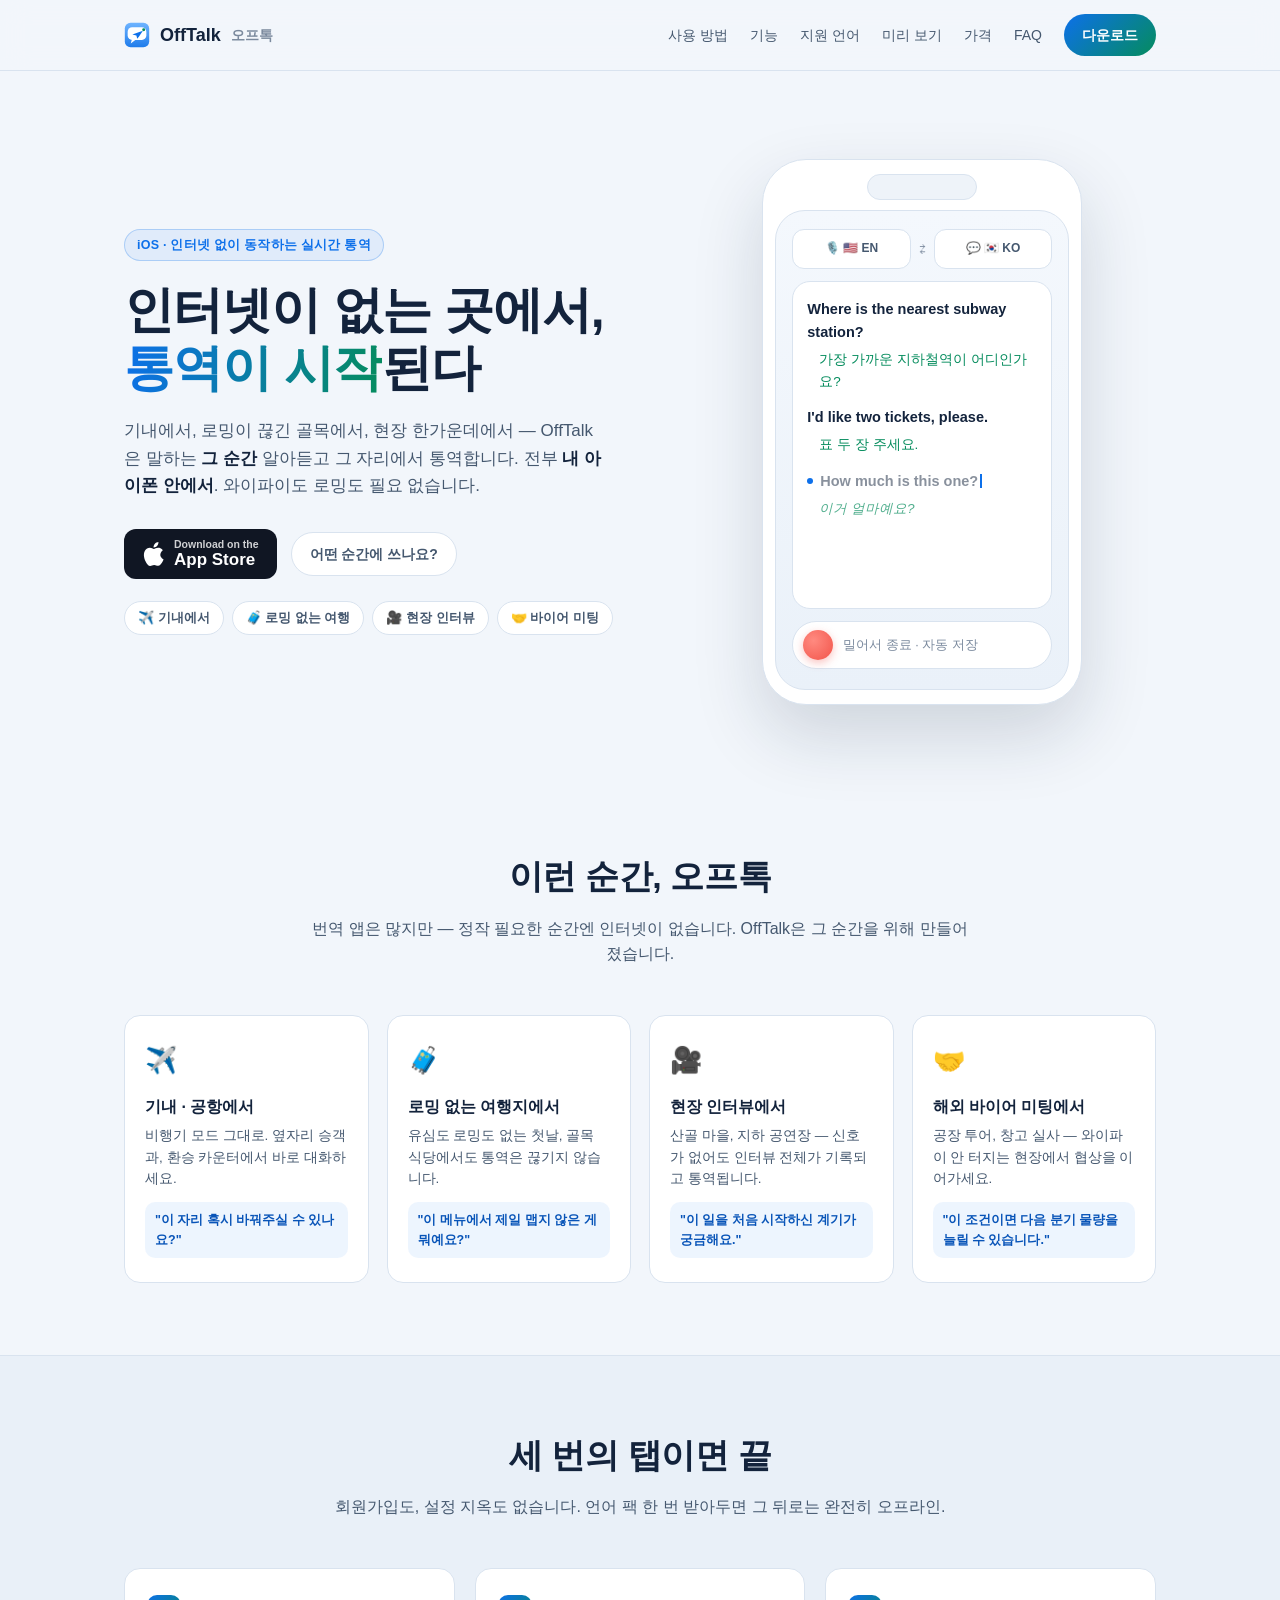
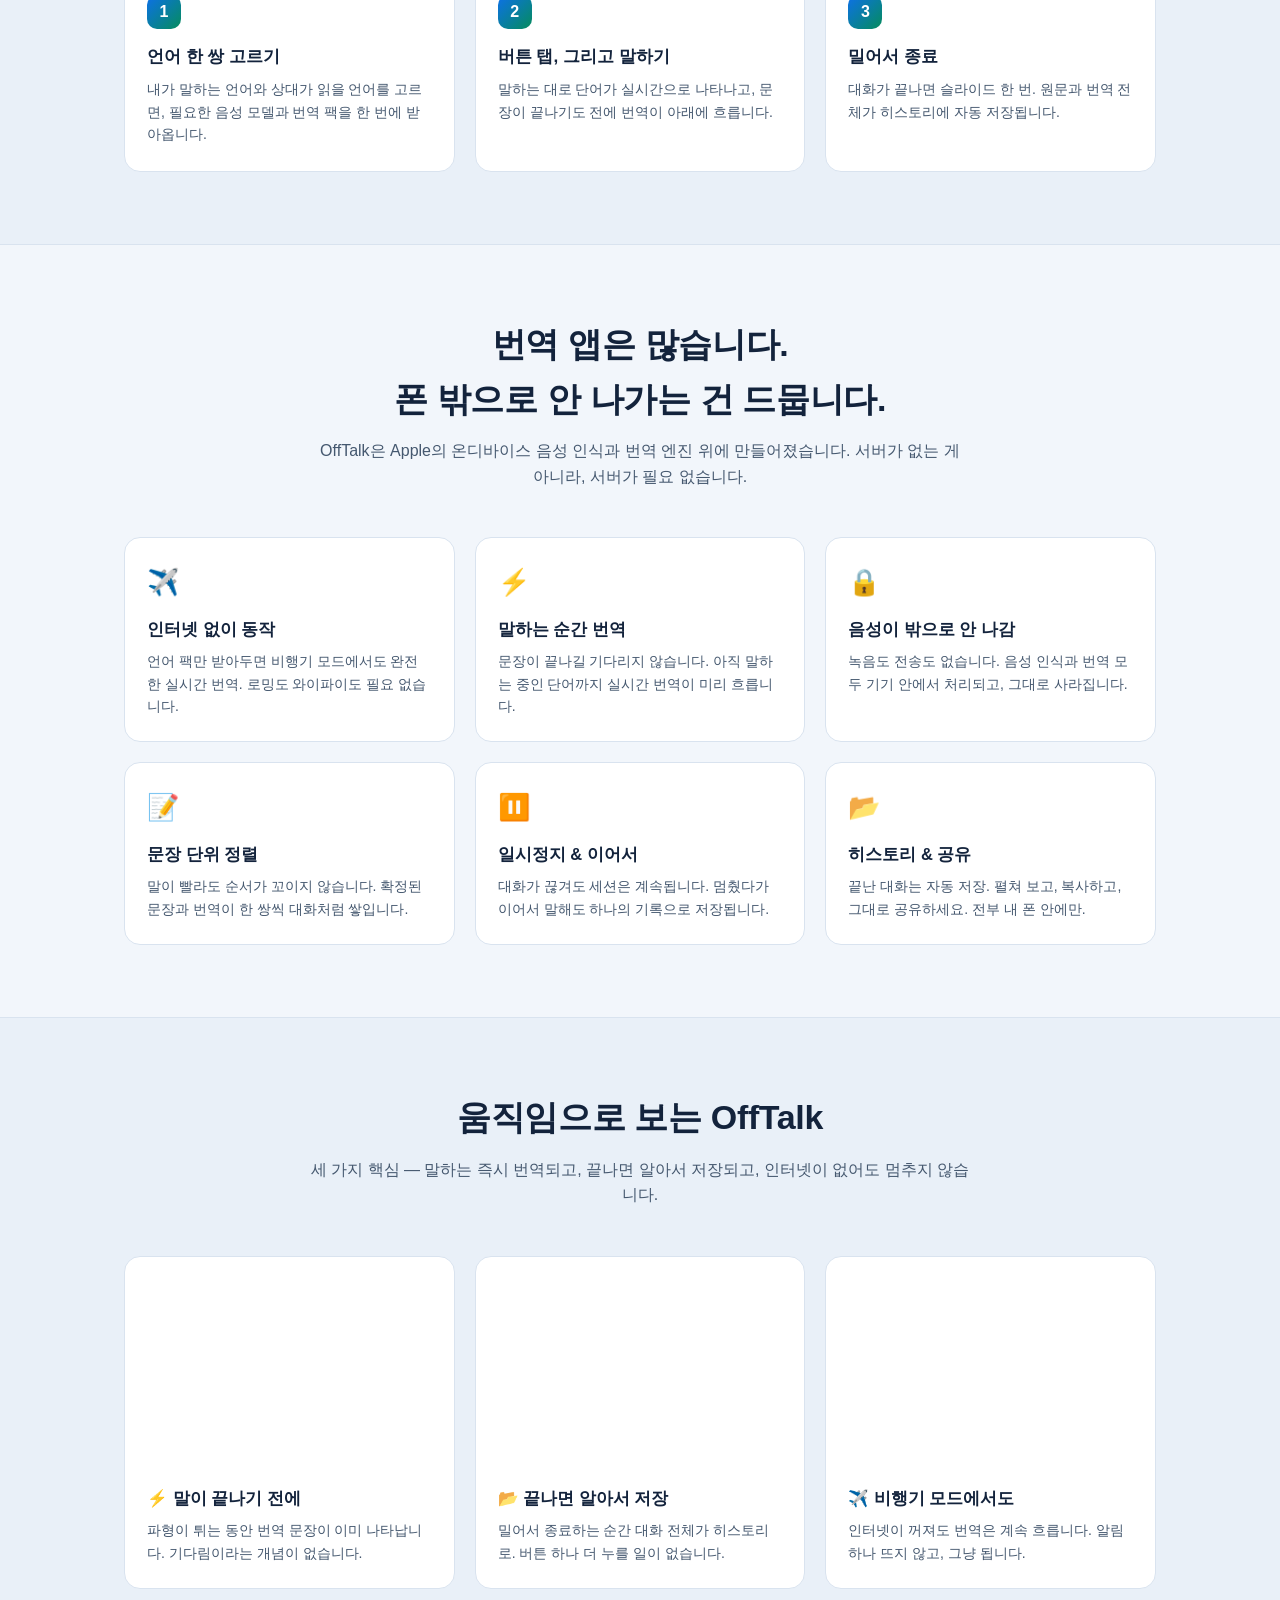
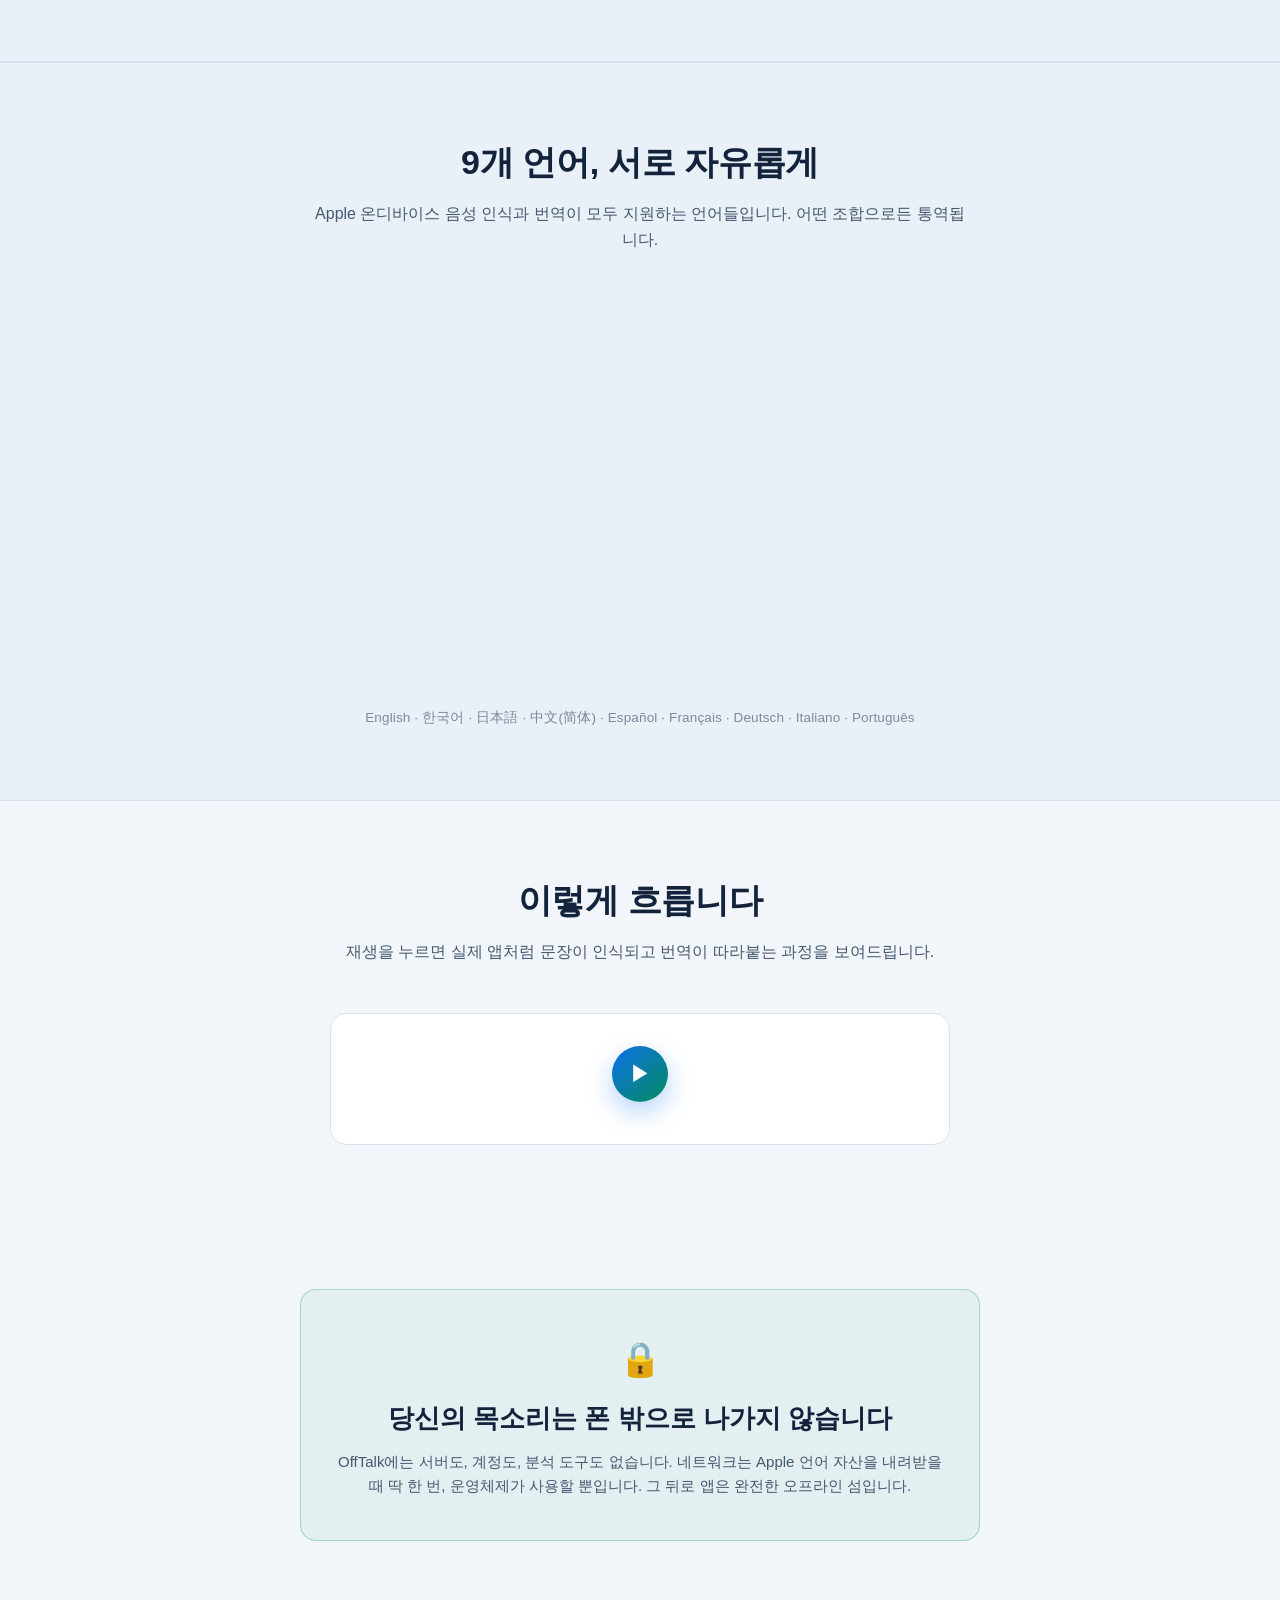
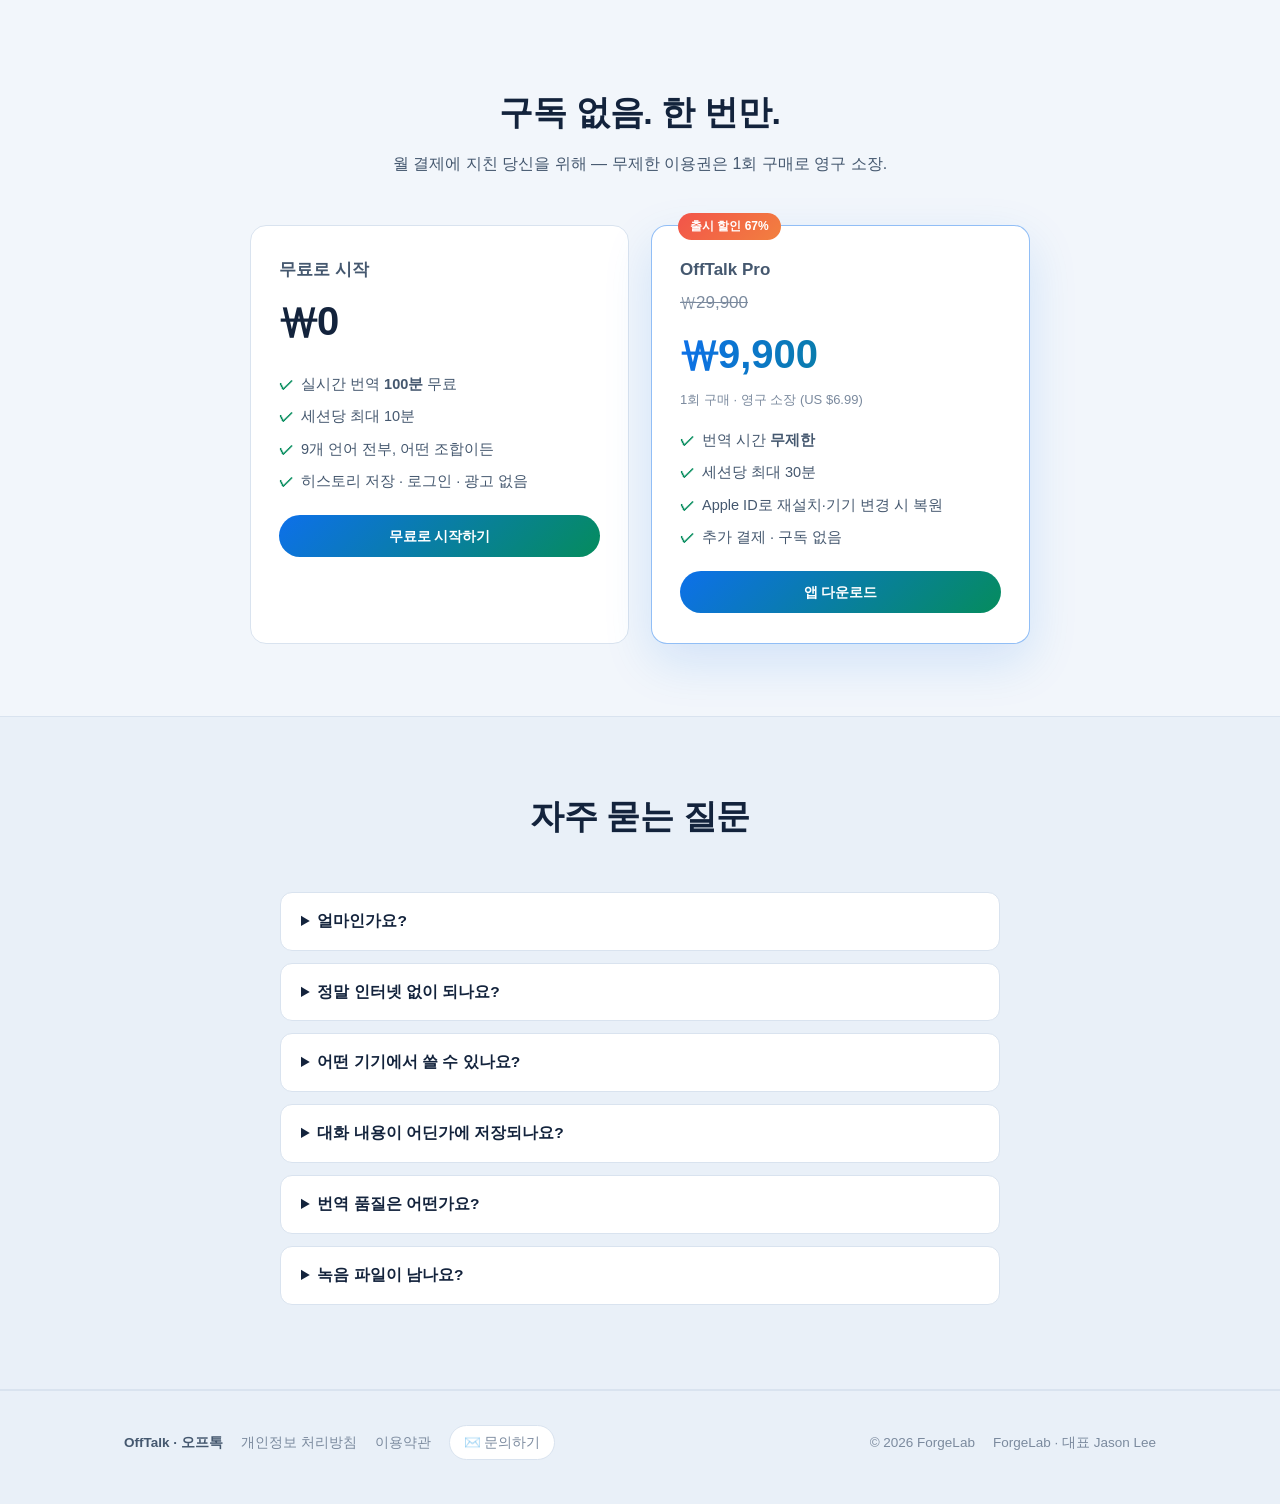
==== commit be7f1131: "Rebrand to OffTalk: daylight theme, moment-driven concept - New name: OffTalk (오프톡) — offline + talk" ====
--- a/docs/index.html
+++ b/docs/index.html
@@ -3,12 +3,12 @@
 <head>
 <meta charset="UTF-8" />
 <meta name="viewport" content="width=device-width, initial-scale=1.0" />
-<title>Parlo 파를로 — 말하면, 바로 번역된다</title>
-<meta name="description" content="Parlo(파를로)는 iOS 실시간 음성 번역기입니다. 온디바이스 AI가 말하는 순간 알아듣고 그 자리에서 번역합니다. 인터넷 없이, 비행기 모드에서도. 로그인 없음, 추적 없음, 음성은 폰 밖으로 나가지 않습니다." />
-<meta property="og:title" content="Parlo 파를로 — 말하면, 바로 번역된다" />
-<meta property="og:description" content="100% 온디바이스 실시간 음성 번역. 인터넷 없이, 어디서나. 당신의 목소리는 폰 밖으로 나가지 않습니다." />
+<title>OffTalk 오프톡 — 인터넷이 없는 곳에서, 통역이 시작된다</title>
+<meta name="description" content="OffTalk(오프톡)은 인터넷 없이 동작하는 iOS 실시간 음성 통역기입니다. 기내에서, 로밍 없는 여행지에서, 현장 인터뷰와 해외 바이어 미팅에서 — 말하는 순간 통역됩니다. 로그인 없음, 추적 없음." />
+<meta property="og:title" content="OffTalk 오프톡 — 인터넷이 없는 곳에서, 통역이 시작된다" />
+<meta property="og:description" content="비행기 안에서도, 로밍 없는 여행지에서도. 100% 온디바이스 실시간 통역 — 당신의 목소리는 폰 밖으로 나가지 않습니다." />
 <meta property="og:type" content="website" />
-<link rel="icon" href="data:image/svg+xml,%3Csvg xmlns='http://www.w3.org/2000/svg' viewBox='0 0 64 64'%3E%3Crect x='2' y='2' width='60' height='60' rx='14' fill='%230b0f16'/%3E%3Ctext x='20' y='30' font-family='-apple-system,sans-serif' font-size='26' font-weight='900' fill='%235CBFFF' text-anchor='middle'%3EA%3C/text%3E%3Ctext x='43' y='54' font-family='-apple-system,sans-serif' font-size='22' font-weight='900' fill='%236BDEA6' text-anchor='middle'%3E한%3C/text%3E%3Cpath d='M36 12 A22 22 0 0 1 52 30' stroke='%235CBFFF' stroke-width='4' fill='none' stroke-linecap='round'/%3E%3Cpath d='M28 52 A22 22 0 0 1 12 34' stroke='%236BDEA6' stroke-width='4' fill='none' stroke-linecap='round'/%3E%3C/svg%3E" />
+<link rel="icon" href="data:image/svg+xml,%3Csvg%20xmlns%3D%22http%3A%2F%2Fwww.w3.org%2F2000%2Fsvg%22%20viewBox%3D%220%200%2064%2064%22%3E%3Cdefs%3E%3ClinearGradient%20id%3D%22ots%22%20x1%3D%220%22%20y1%3D%220%22%20x2%3D%220%22%20y2%3D%221%22%3E%3Cstop%20offset%3D%220%22%20stop-color%3D%22%236fb4ff%22%2F%3E%3Cstop%20offset%3D%221%22%20stop-color%3D%22%231f7ceb%22%2F%3E%3C%2FlinearGradient%3E%3C%2Fdefs%3E%3Crect%20x%3D%222%22%20y%3D%222%22%20width%3D%2260%22%20height%3D%2260%22%20rx%3D%2214%22%20fill%3D%22url%28%23ots%29%22%2F%3E%3Crect%20x%3D%229%22%20y%3D%2213%22%20width%3D%2246%22%20height%3D%2231%22%20rx%3D%2211%22%20fill%3D%22%23fff%22%2F%3E%3Cpath%20d%3D%22M20%2041%20L16.5%2053%20L31%2042%20Z%22%20fill%3D%22%23fff%22%2F%3E%3Cpath%20d%3D%22M46.5%2021.5%20L20.5%2030.5%20L30.5%2033.5%20L32.5%2041.5%20L37%2035.5%20Z%22%20fill%3D%22%230d70ea%22%2F%3E%3Ccircle%20cx%3D%2248.5%22%20cy%3D%2219%22%20r%3D%223.6%22%20fill%3D%22%23058c5d%22%2F%3E%3C%2Fsvg%3E" />
 <link rel="stylesheet" href="styles.css" />
 </head>
 <body>
@@ -17,8 +17,8 @@
 <nav class="nav">
   <div class="nav-inner">
     <a class="logo" href="#">
-      <svg width="26" height="26" viewBox="0 0 64 64" aria-hidden="true"><rect x="2" y="2" width="60" height="60" rx="14" fill="#0b0f16" stroke="#232c3d"/><text x="20" y="30" font-family="-apple-system,sans-serif" font-size="26" font-weight="900" fill="#5CBFFF" text-anchor="middle">A</text><text x="43" y="54" font-family="-apple-system,sans-serif" font-size="22" font-weight="900" fill="#6BDEA6" text-anchor="middle">한</text><path d="M36 12 A22 22 0 0 1 52 30" stroke="#5CBFFF" stroke-width="4" fill="none" stroke-linecap="round"/><path d="M28 52 A22 22 0 0 1 12 34" stroke="#6BDEA6" stroke-width="4" fill="none" stroke-linecap="round"/></svg>
-      Parlo <span class="kr">파를로</span>
+      <svg width="26" height="26" aria-hidden="true" xmlns="http://www.w3.org/2000/svg" viewBox="0 0 64 64"><defs><linearGradient id="ots" x1="0" y1="0" x2="0" y2="1"><stop offset="0" stop-color="#6fb4ff"/><stop offset="1" stop-color="#1f7ceb"/></linearGradient></defs><rect x="2" y="2" width="60" height="60" rx="14" fill="url(#ots)"/><rect x="9" y="13" width="46" height="31" rx="11" fill="#fff"/><path d="M20 41 L16.5 53 L31 42 Z" fill="#fff"/><path d="M46.5 21.5 L20.5 30.5 L30.5 33.5 L32.5 41.5 L37 35.5 Z" fill="#0d70ea"/><circle cx="48.5" cy="19" r="3.6" fill="#058c5d"/></svg>
+      OffTalk <span class="kr">오프톡</span>
     </a>
     <div class="nav-links">
       <a href="#how">사용 방법</a>
@@ -35,12 +35,12 @@
 <!-- ======================= HERO ======================= -->
 <header class="hero wrap" id="download">
   <div>
-    <span class="tag">iOS · 100% 온디바이스 실시간 통역</span>
-    <h1>말하면,<br /><span class="hl">바로 번역</span>된다</h1>
+    <span class="tag">iOS · 인터넷 없이 동작하는 실시간 통역</span>
+    <h1>인터넷이 없는 곳에서,<br /><span class="hl">통역이 시작</span>된다</h1>
     <p class="sub">
-      여행지에서, 회의에서, 낯선 대화 앞에서 —
-      Parlo가 말하는 <strong>그 순간</strong> 알아듣고 그 자리에서 번역합니다.
-      전부 <strong>내 아이폰 안에서</strong>, 인터넷 없이. 비행기 모드에서도.
+      기내에서, 로밍이 끊긴 골목에서, 현장 한가운데에서 —
+      OffTalk은 말하는 <strong>그 순간</strong> 알아듣고 그 자리에서 통역합니다.
+      전부 <strong>내 아이폰 안에서</strong>. 와이파이도 로밍도 필요 없습니다.
     </p>
     <div class="hero-ctas">
       <!-- TODO: 출시 후 App Store 링크로 교체 -->
@@ -48,7 +48,13 @@
         <svg width="22" height="26" viewBox="0 0 22 26" fill="currentColor" aria-hidden="true"><path d="M18.3 13.8c0-3 2.5-4.5 2.6-4.6-1.4-2.1-3.6-2.4-4.4-2.4-1.9-.2-3.7 1.1-4.6 1.1-1 0-2.4-1.1-4-1.1-2 0-3.9 1.2-5 3-2.1 3.7-.5 9.1 1.5 12.1 1 1.5 2.2 3.1 3.8 3 1.5-.1 2.1-1 4-1s2.4 1 4 .9c1.7 0 2.7-1.5 3.7-3 1.2-1.7 1.6-3.4 1.7-3.5-.1 0-3.2-1.2-3.3-4.5zM15.2 4.8c.8-1 1.4-2.4 1.2-3.8-1.2.1-2.7.8-3.5 1.8-.8.9-1.5 2.3-1.3 3.7 1.4.1 2.8-.7 3.6-1.7z"/></svg>
         <span><small>Download on the</small><span class="big">App Store</span></span>
       </a>
-      <a class="btn ghost" href="#features">어떻게 다른가요?</a>
+      <a class="btn ghost" href="#moments">어떤 순간에 쓰나요?</a>
+    </div>
+    <div class="moment-chips">
+      <span>✈️ 기내에서</span>
+      <span>🧳 로밍 없는 여행</span>
+      <span>🎥 현장 인터뷰</span>
+      <span>🤝 바이어 미팅</span>
     </div>
   </div>
 
@@ -80,8 +86,44 @@
   </div>
 </header>
 
+<!-- ======================= MOMENTS ======================= -->
+<section id="moments">
+  <div class="wrap">
+    <div class="sec-head">
+      <h2>이런 순간, 오프톡</h2>
+      <p>번역 앱은 많지만 — 정작 필요한 순간엔 인터넷이 없습니다. OffTalk은 그 순간을 위해 만들어졌습니다.</p>
+    </div>
+    <div class="moments">
+      <div class="moment">
+        <span class="ico">✈️</span>
+        <h3>기내 · 공항에서</h3>
+        <p>비행기 모드 그대로. 옆자리 승객과, 환승 카운터에서 바로 대화하세요.</p>
+        <div class="quote">"이 자리 혹시 바꿔주실 수 있나요?"</div>
+      </div>
+      <div class="moment">
+        <span class="ico">🧳</span>
+        <h3>로밍 없는 여행지에서</h3>
+        <p>유심도 로밍도 없는 첫날, 골목 식당에서도 통역은 끊기지 않습니다.</p>
+        <div class="quote">"이 메뉴에서 제일 맵지 않은 게 뭐예요?"</div>
+      </div>
+      <div class="moment">
+        <span class="ico">🎥</span>
+        <h3>현장 인터뷰에서</h3>
+        <p>산골 마을, 지하 공연장 — 신호가 없어도 인터뷰 전체가 기록되고 통역됩니다.</p>
+        <div class="quote">"이 일을 처음 시작하신 계기가 궁금해요."</div>
+      </div>
+      <div class="moment">
+        <span class="ico">🤝</span>
+        <h3>해외 바이어 미팅에서</h3>
+        <p>공장 투어, 창고 실사 — 와이파이 안 터지는 현장에서 협상을 이어가세요.</p>
+        <div class="quote">"이 조건이면 다음 분기 물량을 늘릴 수 있습니다."</div>
+      </div>
+    </div>
+  </div>
+</section>
+
 <!-- ======================= HOW ======================= -->
-<section id="how">
+<section class="alt" id="how">
   <div class="wrap">
     <div class="sec-head">
       <h2>세 번의 탭이면 끝</h2>
@@ -108,11 +150,11 @@
 </section>
 
 <!-- ======================= FEATURES ======================= -->
-<section class="alt" id="features">
+<section id="features">
   <div class="wrap">
     <div class="sec-head">
       <h2>번역 앱은 많습니다.<br />폰 밖으로 안 나가는 건 드뭅니다.</h2>
-      <p>Parlo는 Apple의 온디바이스 음성 인식과 번역 엔진 위에 만들어졌습니다. 서버가 없는 게 아니라, 서버가 필요 없습니다.</p>
+      <p>OffTalk은 Apple의 온디바이스 음성 인식과 번역 엔진 위에 만들어졌습니다. 서버가 없는 게 아니라, 서버가 필요 없습니다.</p>
     </div>
     <div class="grid">
       <div class="card">
@@ -149,29 +191,47 @@
   </div>
 </section>
 
+<!-- ======================= MOTION (Lottie) ======================= -->
+<section class="alt" id="motion">
+  <div class="wrap">
+    <div class="sec-head">
+      <h2>움직임으로 보는 OffTalk</h2>
+      <p>세 가지 핵심 — 말하는 즉시 번역되고, 끝나면 알아서 저장되고, 인터넷이 없어도 멈추지 않습니다.</p>
+    </div>
+    <div class="lottie-grid">
+      <div class="lottie-card">
+        <div class="lottie-box" data-lottie="assets/lottie/live.json" aria-label="실시간 번역 애니메이션"></div>
+        <h3>⚡️ 말이 끝나기 전에</h3>
+        <p>파형이 튀는 동안 번역 문장이 이미 나타납니다. 기다림이라는 개념이 없습니다.</p>
+      </div>
+      <div class="lottie-card">
+        <div class="lottie-box" data-lottie="assets/lottie/save.json" aria-label="자동 저장 애니메이션"></div>
+        <h3>📂 끝나면 알아서 저장</h3>
+        <p>밀어서 종료하는 순간 대화 전체가 히스토리로. 버튼 하나 더 누를 일이 없습니다.</p>
+      </div>
+      <div class="lottie-card">
+        <div class="lottie-box" data-lottie="assets/lottie/offline.json" aria-label="오프라인 동작 애니메이션"></div>
+        <h3>✈️ 비행기 모드에서도</h3>
+        <p>인터넷이 꺼져도 번역은 계속 흐릅니다. 알림 하나 뜨지 않고, 그냥 됩니다.</p>
+      </div>
+    </div>
+  </div>
+</section>
+
 <!-- ======================= LANGUAGES ======================= -->
-<section id="langs">
+<section id="langs" class="alt">
   <div class="wrap">
     <div class="sec-head">
       <h2>9개 언어, 서로 자유롭게</h2>
       <p>Apple 온디바이스 음성 인식과 번역이 모두 지원하는 언어들입니다. 어떤 조합으로든 통역됩니다.</p>
     </div>
-    <div class="langs">
-      <span class="lang-chip"><span class="flag">🇺🇸</span> English</span>
-      <span class="lang-chip"><span class="flag">🇰🇷</span> 한국어</span>
-      <span class="lang-chip"><span class="flag">🇯🇵</span> 日本語</span>
-      <span class="lang-chip"><span class="flag">🇨🇳</span> 中文(简体)</span>
-      <span class="lang-chip"><span class="flag">🇪🇸</span> Español</span>
-      <span class="lang-chip"><span class="flag">🇫🇷</span> Français</span>
-      <span class="lang-chip"><span class="flag">🇩🇪</span> Deutsch</span>
-      <span class="lang-chip"><span class="flag">🇮🇹</span> Italiano</span>
-      <span class="lang-chip"><span class="flag">🇧🇷</span> Português</span>
-    </div>
+    <div class="lang-orbit" data-lottie="assets/lottie/languages.json" aria-label="9개 언어가 서로 연결되어 통역되는 애니메이션"></div>
+    <p class="lang-list">English · 한국어 · 日本語 · 中文(简体) · Español · Français · Deutsch · Italiano · Português</p>
   </div>
 </section>
 
 <!-- ======================= DEMO ======================= -->
-<section class="alt" id="demo">
+<section id="demo">
   <div class="wrap">
     <div class="sec-head">
       <h2>이렇게 흐릅니다</h2>
@@ -191,7 +251,7 @@
       <div class="lock">🔒</div>
       <h2>당신의 목소리는 폰 밖으로 나가지 않습니다</h2>
       <p>
-        Parlo에는 서버도, 계정도, 분석 도구도 없습니다. 네트워크는 Apple 언어 자산을
+        OffTalk에는 서버도, 계정도, 분석 도구도 없습니다. 네트워크는 Apple 언어 자산을
         내려받을 때 딱 한 번, 운영체제가 사용할 뿐입니다. 그 뒤로 앱은 완전한 오프라인 섬입니다.
       </p>
     </div>
@@ -199,7 +259,7 @@
 </section>
 
 <!-- ======================= PRICING ======================= -->
-<section class="alt" id="pricing">
+<section id="pricing">
   <div class="wrap">
     <div class="sec-head">
       <h2>구독 없음. 한 번만.</h2>
@@ -219,7 +279,7 @@
       </div>
       <div class="price-card hot">
         <span class="sale-badge">출시 할인 67%</span>
-        <h3>Parlo Pro</h3>
+        <h3>OffTalk Pro</h3>
         <div class="price-was">₩29,900</div>
         <div class="price">₩9,900</div>
         <div class="price-note">1회 구매 · 영구 소장 (US $6.99)</div>
@@ -236,7 +296,7 @@
 </section>
 
 <!-- ======================= FAQ ======================= -->
-<section id="faq">
+<section class="alt" id="faq">
   <div class="wrap">
     <div class="sec-head"><h2>자주 묻는 질문</h2></div>
     <div class="faq">
@@ -271,15 +331,37 @@
 <!-- ======================= FOOTER ======================= -->
 <footer>
   <div class="wrap">
-    <span class="brand">Parlo · 파를로</span>
+    <span class="brand">OffTalk · 오프톡</span>
     <a href="privacy.html">개인정보 처리방침</a>
     <a href="terms.html">이용약관</a>
-    <a class="contact-btn" href="mailto:forgelab.aitech@gmail.com?subject=%5BParlo%5D%20%EB%AC%B8%EC%9D%98">✉️ 문의하기</a>
+    <a class="contact-btn" href="mailto:forgelab.aitech@gmail.com?subject=%5BOffTalk%5D%20%EB%AC%B8%EC%9D%98">✉️ 문의하기</a>
     <span class="copy">© 2026 ForgeLab</span>
     <span class="biz">ForgeLab · 대표 Jason Lee</span>
   </div>
 </footer>
 
+<script src="assets/lottie/lottie_light.min.js"></script>
+<script>
+/* Feature lotties — start each when it scrolls into view */
+(function () {
+  if (typeof lottie === 'undefined') return;
+  var boxes = document.querySelectorAll('[data-lottie]');
+  boxes.forEach(function (box) {
+    var anim = lottie.loadAnimation({
+      container: box,
+      renderer: 'svg',
+      loop: true,
+      autoplay: false,
+      path: box.getAttribute('data-lottie')
+    });
+    new IntersectionObserver(function (entries) {
+      entries.forEach(function (entry) {
+        if (entry.isIntersecting) { anim.play(); } else { anim.pause(); }
+      });
+    }, { threshold: 0.25 }).observe(box);
+  });
+})();
+</script>
 <script>
 /* Hero: volatile line types itself, live translation follows */
 (function () {
--- a/docs/styles.css
+++ b/docs/styles.css
@@ -1,21 +1,22 @@
 /* ==========================================================================
-   Parlo — jsonpassion.github.io/parlo-site
-   Dark liquid-glass theme from the app: near-black night background,
-   aqua (#5CBFFF) for the voice/original, mint (#6BDEA6) for translation.
+   OffTalk — jsonpassion.github.io/parlo-site
+   Daylight theme: airy sky background, travel blue for voice, fresh green
+   for translation. Built for moments without internet — planes, trips,
+   interviews, meetings.
    ========================================================================== */
 
 :root {
-  --bg: #0a0d12;
-  --panel: #11151d;
-  --panel-2: #161b26;
-  --line: #222a3a;
-  --text: #f2f5f9;
-  --body: #a7b0c2;
-  --dim: #6a7386;
-  --aqua: #5cbfff;
-  --aqua-deep: #2f8fe0;
-  --mint: #6bdea6;
-  --coral: #ff6b5e;
+  --bg: #f2f6fb;
+  --panel: #e9f0f8;
+  --panel-2: #ffffff;
+  --line: #d9e3ef;
+  --text: #13233c;
+  --body: #45586f;
+  --dim: #7b8a9e;
+  --blue: #0d70ea;
+  --blue-deep: #0854b8;
+  --green: #058c5d;
+  --coral: #f2544a;
   --radius: 16px;
 }
 
@@ -33,12 +34,12 @@
 
 .wrap { max-width: 1080px; margin: 0 auto; padding: 0 24px; }
 
-a { color: var(--aqua); text-decoration: none; }
+a { color: var(--blue); text-decoration: none; }
 
 /* ------------------------------ Nav ------------------------------ */
 .nav {
   position: sticky; top: 0; z-index: 50;
-  background: rgba(10, 13, 18, 0.82);
+  background: rgba(242, 246, 251, 0.85);
   backdrop-filter: blur(14px);
   border-bottom: 1px solid var(--line);
 }
@@ -60,11 +61,12 @@
   font-weight: 700; font-size: 14px; transition: transform .15s, box-shadow .15s;
 }
 .btn.primary {
-  background: linear-gradient(135deg, var(--aqua), var(--mint));
-  color: #06131c;
-}
-.btn.primary:hover { transform: translateY(-1px); box-shadow: 0 8px 24px rgba(92,191,255,.35); }
-.btn.ghost { border: 1px solid var(--line); color: var(--body); }
+  background: linear-gradient(135deg, var(--blue), var(--green));
+  color: #fff;
+}
+.btn.primary:hover { transform: translateY(-1px); box-shadow: 0 8px 24px rgba(13,112,234,.3); }
+.btn.primary.block { display: block; text-align: center; margin-top: 22px; }
+.btn.ghost { border: 1px solid var(--line); color: var(--body); background: #fff; }
 .btn.ghost:hover { color: var(--text); border-color: var(--dim); }
 
 /* ------------------------------ Hero ------------------------------ */
@@ -74,92 +76,117 @@
 }
 .tag {
   display: inline-block; font-size: 12.5px; font-weight: 700;
-  color: var(--aqua); background: rgba(92,191,255,.1);
-  border: 1px solid rgba(92,191,255,.28);
+  color: var(--blue); background: rgba(13,112,234,.08);
+  border: 1px solid rgba(13,112,234,.25);
   padding: 5px 12px; border-radius: 999px; margin-bottom: 20px;
   letter-spacing: .02em;
 }
-.hero h1 { font-size: 52px; line-height: 1.15; font-weight: 850; letter-spacing: -0.02em; }
+.hero h1 { font-size: 50px; line-height: 1.16; font-weight: 850; letter-spacing: -0.02em; }
 .hero .hl {
-  background: linear-gradient(100deg, var(--aqua), var(--mint));
+  background: linear-gradient(100deg, var(--blue), var(--green));
   -webkit-background-clip: text; background-clip: text; color: transparent;
 }
-.hero .sub { margin-top: 20px; font-size: 17px; color: var(--body); max-width: 460px; }
+.hero .sub { margin-top: 20px; font-size: 17px; color: var(--body); max-width: 480px; }
 .hero .sub strong { color: var(--text); }
 .hero-ctas { display: flex; align-items: center; gap: 14px; margin-top: 30px; flex-wrap: wrap; }
 
 .store-badge {
   display: inline-flex; align-items: center; gap: 10px;
-  background: #fff; color: #0a0d12; border-radius: 12px;
+  background: #101623; color: #fff; border-radius: 12px;
   padding: 9px 18px; line-height: 1.15;
 }
-.store-badge small { display: block; font-size: 10.5px; font-weight: 600; opacity: .75; }
+.store-badge small { display: block; font-size: 10.5px; font-weight: 600; opacity: .8; }
 .store-badge .big { font-size: 17px; font-weight: 800; }
+
+/* Scenario chips under the hero copy */
+.moment-chips { display: flex; flex-wrap: wrap; gap: 8px; margin-top: 22px; }
+.moment-chips span {
+  font-size: 13px; font-weight: 600; color: var(--body);
+  background: #fff; border: 1px solid var(--line);
+  padding: 6px 13px; border-radius: 999px;
+}
 
 /* ------------------------- Phone mockup ------------------------- */
 .phone {
   width: 320px; margin: 0 auto;
-  background: #05070b;
-  border: 1px solid #2a3244;
+  background: #ffffff;
+  border: 1px solid var(--line);
   border-radius: 44px; padding: 14px 12px;
-  box-shadow: 0 30px 80px rgba(0,0,0,.55), 0 0 60px rgba(92,191,255,.08);
+  box-shadow: 0 30px 70px rgba(19,35,60,.16);
 }
 .phone-notch {
   width: 110px; height: 26px; margin: 0 auto 10px;
-  background: #05070b; border: 1px solid #1d2432; border-radius: 999px;
+  background: #eef3f9; border: 1px solid var(--line); border-radius: 999px;
 }
 .phone-screen {
-  background: linear-gradient(180deg, #0d1118, #090c11);
+  background: linear-gradient(180deg, #f4f8fd, #eaf1f9);
   border-radius: 30px; padding: 18px 16px 20px; min-height: 480px;
   display: flex; flex-direction: column; gap: 12px;
-  border: 1px solid #1a2130;
+  border: 1px solid var(--line);
 }
 .lang-pill-row { display: flex; justify-content: space-between; align-items: center; gap: 8px; }
 .lang-pill {
   flex: 1; text-align: center; font-size: 12px; font-weight: 700;
-  background: rgba(255,255,255,.05); border: 1px solid #232c3d;
+  background: #fff; border: 1px solid var(--line);
   border-radius: 12px; padding: 9px 0; color: var(--body);
 }
 .lang-swap { color: var(--dim); font-size: 14px; }
 
 .talk-card {
-  flex: 1; background: rgba(255,255,255,.035);
-  border: 1px solid #202839; border-radius: 18px; padding: 16px 14px;
+  flex: 1; background: #ffffff;
+  border: 1px solid var(--line); border-radius: 18px; padding: 16px 14px;
   display: flex; flex-direction: column; gap: 14px; overflow: hidden;
 }
 .pair .src { font-size: 14.5px; font-weight: 600; color: var(--text); }
-.pair .dst { font-size: 13.5px; color: var(--mint); margin-top: 5px; padding-left: 12px; }
-
-.pair.volatile .src { color: rgba(242,245,249,.55); }
+.pair .dst { font-size: 13.5px; color: var(--green); margin-top: 5px; padding-left: 12px; }
+
+.pair.volatile .src { color: rgba(19,35,60,.5); }
 .pair.volatile .src::before {
   content: ""; display: inline-block; width: 6px; height: 6px;
-  border-radius: 50%; background: var(--aqua); margin-right: 7px;
+  border-radius: 50%; background: var(--blue); margin-right: 7px;
   vertical-align: 2px; animation: pulse 1.1s ease-in-out infinite;
 }
-.pair.volatile .dst { color: rgba(107,222,166,.75); font-style: italic; }
+.pair.volatile .dst { color: rgba(5,140,93,.7); font-style: italic; }
 
 @keyframes pulse { 0%,100% { opacity: .35; } 50% { opacity: 1; } }
 
-.typing-caret { display: inline-block; width: 2px; height: 14px; background: var(--aqua);
+.typing-caret { display: inline-block; width: 2px; height: 14px; background: var(--blue);
   vertical-align: -2px; margin-left: 2px; animation: pulse .8s infinite; }
 
 .slide-stop {
   display: flex; align-items: center; gap: 10px;
-  background: rgba(255,255,255,.05); border: 1px solid #232c3d;
+  background: #fff; border: 1px solid var(--line);
   border-radius: 999px; padding: 8px 10px; font-size: 12.5px; color: var(--dim);
 }
 .slide-stop .knob {
   width: 30px; height: 30px; border-radius: 50%;
   background: radial-gradient(circle at 35% 35%, #ff8a80, var(--coral));
-  box-shadow: 0 0 14px rgba(255,107,94,.45);
+  box-shadow: 0 3px 8px rgba(242,84,74,.35);
 }
 
 /* ------------------------------ Sections ------------------------------ */
 section { padding: 72px 0; }
 section.alt { background: var(--panel); border-top: 1px solid var(--line); border-bottom: 1px solid var(--line); }
-.sec-head { text-align: center; max-width: 640px; margin: 0 auto 48px; }
+.sec-head { text-align: center; max-width: 660px; margin: 0 auto 48px; }
 .sec-head h2 { font-size: 34px; font-weight: 800; letter-spacing: -0.01em; }
 .sec-head p { margin-top: 12px; color: var(--body); font-size: 16px; }
+
+/* Moments (scenarios) */
+.moments { display: grid; grid-template-columns: repeat(4, 1fr); gap: 18px; }
+.moment {
+  background: var(--panel-2); border: 1px solid var(--line);
+  border-radius: var(--radius); padding: 24px 20px;
+  transition: transform .15s, box-shadow .15s;
+}
+.moment:hover { transform: translateY(-3px); box-shadow: 0 14px 34px rgba(19,35,60,.10); }
+.moment .ico { font-size: 26px; }
+.moment h3 { font-size: 16px; margin: 12px 0 6px; }
+.moment p { font-size: 13.5px; color: var(--body); }
+.moment .quote {
+  margin-top: 12px; font-size: 12.5px; color: var(--blue-deep);
+  background: rgba(13,112,234,.07); border-radius: 10px; padding: 8px 10px;
+  font-weight: 600;
+}
 
 /* Steps */
 .steps { display: grid; grid-template-columns: repeat(3, 1fr); gap: 20px; }
@@ -169,8 +196,8 @@
 }
 .step .num {
   display: inline-flex; width: 34px; height: 34px; align-items: center; justify-content: center;
-  border-radius: 10px; font-weight: 800; color: #06131c;
-  background: linear-gradient(135deg, var(--aqua), var(--mint)); margin-bottom: 14px;
+  border-radius: 10px; font-weight: 800; color: #fff;
+  background: linear-gradient(135deg, var(--blue), var(--green)); margin-bottom: 14px;
 }
 .step h3 { font-size: 17px; margin-bottom: 8px; }
 .step p { font-size: 14px; color: var(--body); }
@@ -180,21 +207,39 @@
 .card {
   background: var(--panel-2); border: 1px solid var(--line);
   border-radius: var(--radius); padding: 24px 22px;
-  transition: transform .15s, border-color .15s;
-}
-.card:hover { transform: translateY(-3px); border-color: #31405c; }
+  transition: transform .15s, box-shadow .15s;
+}
+.card:hover { transform: translateY(-3px); box-shadow: 0 14px 34px rgba(19,35,60,.10); }
 .card .ico { font-size: 26px; }
 .card h3 { font-size: 16.5px; margin: 12px 0 8px; }
 .card p { font-size: 14px; color: var(--body); }
 
-/* Languages */
-.langs { display: flex; flex-wrap: wrap; gap: 12px; justify-content: center; }
-.lang-chip {
-  display: flex; align-items: center; gap: 8px;
-  background: var(--panel-2); border: 1px solid var(--line);
-  padding: 10px 18px; border-radius: 999px; font-size: 14.5px; font-weight: 600;
-}
-.lang-chip .flag { font-size: 18px; }
+/* Motion (Lottie) */
+.lottie-grid { display: grid; grid-template-columns: repeat(3, 1fr); gap: 20px; }
+.lottie-card {
+  background: var(--panel-2); border: 1px solid var(--line);
+  border-radius: var(--radius); padding: 20px 22px 24px;
+  transition: transform .15s, box-shadow .15s;
+}
+.lottie-card:hover { transform: translateY(-3px); box-shadow: 0 14px 34px rgba(19,35,60,.10); }
+.lottie-box {
+  height: 200px; margin-bottom: 8px;
+  display: flex; align-items: center; justify-content: center;
+}
+.lottie-box svg { max-height: 200px; }
+.lottie-card h3 { font-size: 16.5px; margin-bottom: 8px; }
+.lottie-card p { font-size: 14px; color: var(--body); }
+
+/* Languages orbit */
+.lang-orbit {
+  height: 400px; max-width: 440px; margin: 0 auto;
+  display: flex; align-items: center; justify-content: center;
+}
+.lang-orbit svg { max-height: 400px; }
+.lang-list {
+  text-align: center; color: var(--dim); font-size: 13.5px;
+  margin-top: 6px; letter-spacing: .01em;
+}
 
 /* Demo */
 .demo-box {
@@ -204,78 +249,61 @@
 .demo-stage { position: relative; text-align: center; padding: 8px 0 18px; }
 #demoPlay {
   font-size: 20px; width: 56px; height: 56px; border-radius: 50%;
-  border: none; cursor: pointer; color: #06131c; font-weight: 800;
-  background: linear-gradient(135deg, var(--aqua), var(--mint));
-  box-shadow: 0 10px 30px rgba(92,191,255,.3);
+  border: none; cursor: pointer; color: #fff; font-weight: 800;
+  background: linear-gradient(135deg, var(--blue), var(--green));
+  box-shadow: 0 10px 26px rgba(13,112,234,.3);
 }
 .demo-transcript { max-height: 260px; overflow-y: auto; display: flex; flex-direction: column; gap: 12px; }
 .demo-line { text-align: left; animation: rise .35s ease both; }
 .demo-line .src { font-size: 15px; font-weight: 600; }
-.demo-line .dst { font-size: 14px; color: var(--mint); padding-left: 12px; margin-top: 3px; }
-.demo-line .dst.pending { color: rgba(107,222,166,.6); font-style: italic; }
+.demo-line .dst { font-size: 14px; color: var(--green); padding-left: 12px; margin-top: 3px; }
+.demo-line .dst.pending { color: rgba(5,140,93,.55); font-style: italic; }
 @keyframes rise { from { opacity: 0; transform: translateY(8px); } to { opacity: 1; transform: none; } }
-
-/* Pricing */
-.pricing {
-  display: grid; grid-template-columns: repeat(2, 1fr); gap: 22px;
-  max-width: 780px; margin: 0 auto;
-}
-.price-card {
-  position: relative;
-  background: var(--panel-2); border: 1px solid var(--line);
-  border-radius: var(--radius); padding: 30px 26px;
-  display: flex; flex-direction: column;
-}
-.price-card h3 { font-size: 17px; color: var(--body); font-weight: 700; }
-.price-card .price {
-  font-size: 40px; font-weight: 900; letter-spacing: -0.02em;
-  margin: 6px 0 2px; color: var(--text);
-}
-.price-card ul { list-style: none; margin-top: 18px; flex: 1; }
-.price-card li {
-  font-size: 14px; color: var(--body); padding: 7px 0 7px 26px; position: relative;
-}
-.price-card li::before {
-  content: "✓"; position: absolute; left: 0; top: 7px;
-  color: var(--mint); font-weight: 800;
-}
-.price-card li strong { color: var(--text); }
-.price-card .btn.block { display: block; text-align: center; margin-top: 22px; }
-
-.price-card.hot {
-  border: 1.5px solid transparent;
-  background:
-    linear-gradient(var(--panel-2), var(--panel-2)) padding-box,
-    linear-gradient(135deg, var(--aqua), var(--mint)) border-box;
-  box-shadow: 0 18px 50px rgba(92,191,255,.16);
-}
-.price-card.hot .price {
-  background: linear-gradient(100deg, var(--aqua), var(--mint));
-  -webkit-background-clip: text; background-clip: text; color: transparent;
-}
-.sale-badge {
-  position: absolute; top: -13px; left: 26px;
-  font-size: 12px; font-weight: 800; letter-spacing: .02em;
-  color: #06131c; padding: 5px 13px; border-radius: 999px;
-  background: linear-gradient(135deg, #ffd76a, #ffb84d);
-  box-shadow: 0 6px 18px rgba(255,196,77,.35);
-}
-.price-was {
-  font-size: 17px; font-weight: 700; color: var(--dim);
-  text-decoration: line-through; margin-top: 6px;
-}
-.price-card.hot .price { margin-top: 0; }
-.price-note { font-size: 12.5px; color: var(--dim); margin-top: 2px; }
 
 /* Privacy band */
 .privacy-band {
   text-align: center; max-width: 680px; margin: 0 auto;
-  border: 1px solid rgba(107,222,166,.3); background: rgba(107,222,166,.06);
+  border: 1px solid rgba(5,140,93,.28); background: rgba(5,140,93,.06);
   border-radius: var(--radius); padding: 42px 32px;
 }
 .privacy-band .lock { font-size: 34px; }
 .privacy-band h2 { font-size: 26px; margin: 12px 0 10px; }
 .privacy-band p { color: var(--body); font-size: 15px; }
+
+/* Pricing */
+.pricing { display: grid; grid-template-columns: repeat(2, minmax(0, 379px)); gap: 22px; justify-content: center; }
+.price-card {
+  position: relative; display: flex; flex-direction: column;
+  background: var(--panel-2); border: 1px solid var(--line);
+  border-radius: var(--radius); padding: 30px 28px;
+}
+.price-card h3 { font-size: 17px; color: var(--body); }
+.price-card .price { font-size: 40px; font-weight: 850; margin: 6px 0 4px; }
+.price-card ul { list-style: none; margin-top: 16px; display: grid; gap: 9px; }
+.price-card li { font-size: 14.5px; color: var(--body); padding-left: 22px; position: relative; }
+.price-card li::before {
+  content: "✓"; position: absolute; left: 0; top: 0;
+  color: var(--green); font-weight: 800;
+}
+.price-card.hot {
+  border: 1.5px solid rgba(13,112,234,.45);
+  box-shadow: 0 18px 50px rgba(13,112,234,.14);
+}
+.sale-badge {
+  position: absolute; top: -13px; left: 26px;
+  background: linear-gradient(135deg, var(--coral), #f2803f);
+  color: #fff; font-size: 12px; font-weight: 800;
+  padding: 4px 12px; border-radius: 999px;
+}
+.price-was {
+  font-size: 17px; color: var(--dim); text-decoration: line-through;
+  margin-top: 6px;
+}
+.price-card.hot .price {
+  background: linear-gradient(100deg, var(--blue), var(--green));
+  -webkit-background-clip: text; background-clip: text; color: transparent;
+}
+.price-note { font-size: 13px; color: var(--dim); margin-bottom: 2px; }
 
 /* FAQ */
 .faq { max-width: 720px; margin: 0 auto; }
@@ -287,13 +315,13 @@
 .faq details p { margin-top: 10px; color: var(--body); font-size: 14.5px; }
 
 /* ------------------------------ Footer ------------------------------ */
-footer { border-top: 1px solid var(--line); padding: 34px 0 44px; }
+footer { border-top: 1px solid var(--line); padding: 34px 0 44px; background: var(--panel); }
 footer .wrap { display: flex; align-items: center; flex-wrap: wrap; gap: 18px; font-size: 13.5px; color: var(--dim); }
 footer .brand { font-weight: 800; color: var(--body); }
 footer a { color: var(--dim); }
 footer a:hover { color: var(--text); }
 footer .contact-btn {
-  border: 1px solid var(--line); padding: 6px 14px; border-radius: 999px;
+  border: 1px solid var(--line); background: #fff; padding: 6px 14px; border-radius: 999px;
 }
 footer .copy { margin-left: auto; }
 
@@ -301,12 +329,12 @@
 .policy { max-width: 760px; margin: 0 auto; padding: 48px 24px 80px; }
 .lang-toggle { display: flex; gap: 8px; margin-bottom: 24px; }
 .lang-toggle button {
-  border: 1px solid var(--line); background: var(--panel-2); color: var(--body);
+  border: 1px solid var(--line); background: #fff; color: var(--body);
   padding: 7px 16px; border-radius: 999px; cursor: pointer; font-size: 13.5px; font-weight: 600;
 }
 .lang-toggle button.active {
-  background: linear-gradient(135deg, var(--aqua), var(--mint));
-  color: #06131c; border-color: transparent;
+  background: linear-gradient(135deg, var(--blue), var(--green));
+  color: #fff; border-color: transparent;
 }
 .policy-card {
   background: var(--panel-2); border: 1px solid var(--line);
@@ -323,11 +351,16 @@
 /* ------------------------------ Responsive ------------------------------ */
 @media (max-width: 900px) {
   .pricing { grid-template-columns: 1fr; }
+  .moments { grid-template-columns: repeat(2, 1fr); }
   .hero { grid-template-columns: 1fr; padding-top: 56px; text-align: center; }
   .hero .sub { margin-left: auto; margin-right: auto; }
   .hero-ctas { justify-content: center; }
+  .moment-chips { justify-content: center; }
   .phone { margin-top: 40px; }
-  .steps, .grid { grid-template-columns: 1fr; }
+  .steps, .grid, .lottie-grid { grid-template-columns: 1fr; }
   .nav-links a:not(.nav-cta) { display: none; }
-  .hero h1 { font-size: 38px; }
-}
+  .hero h1 { font-size: 36px; }
+}
+@media (max-width: 560px) {
+  .moments { grid-template-columns: 1fr; }
+}
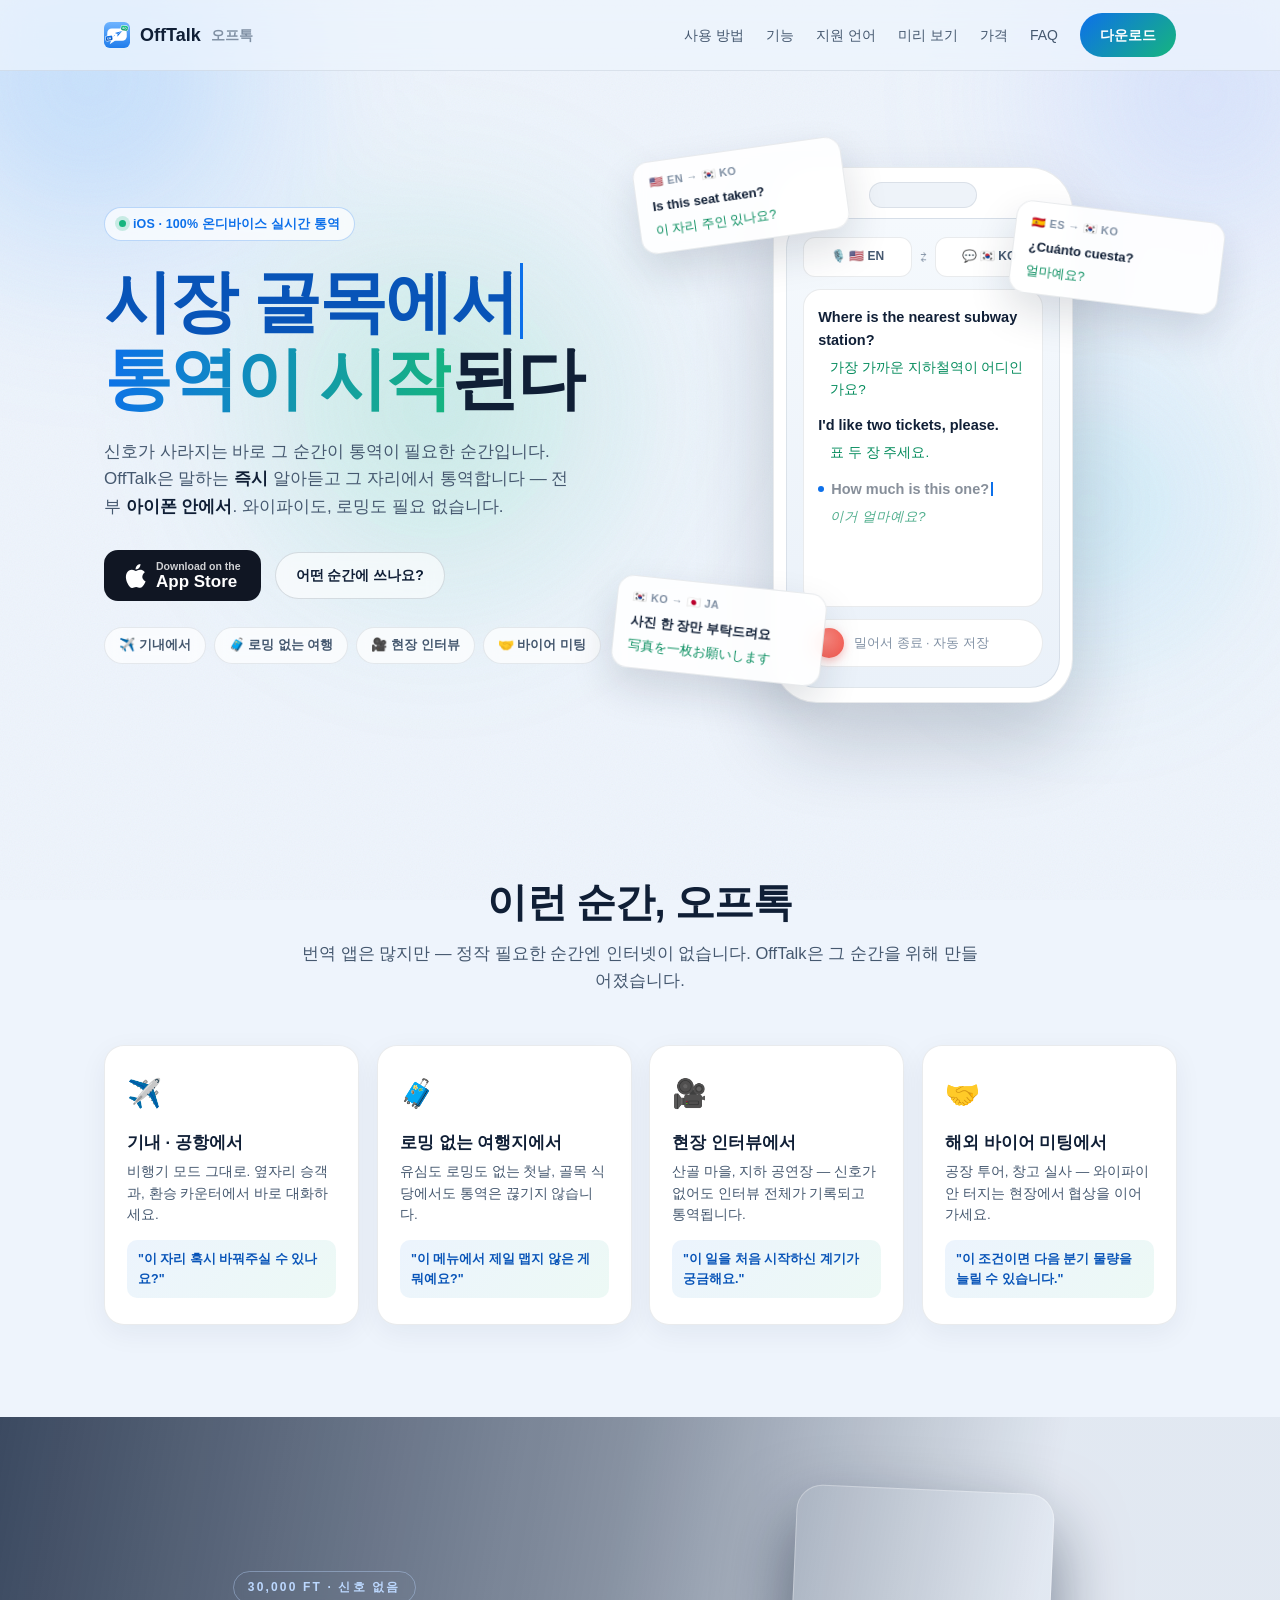
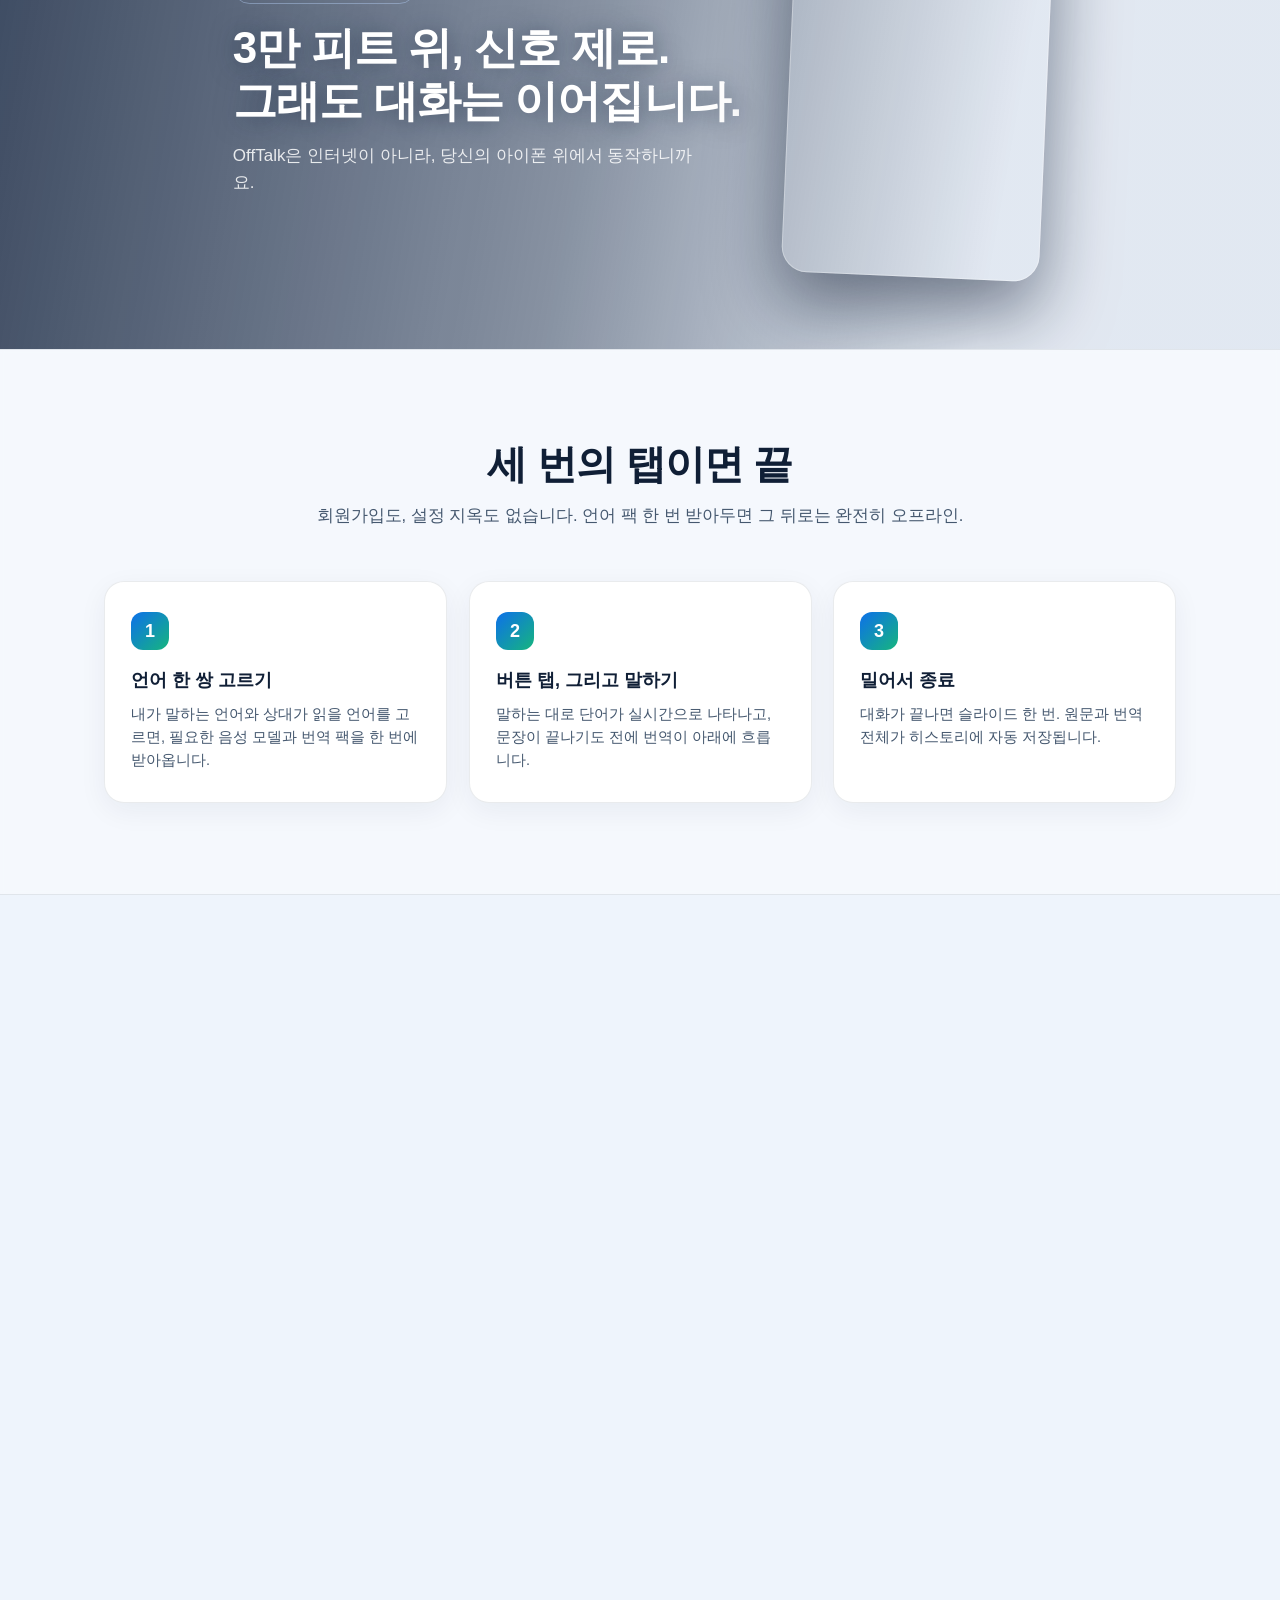
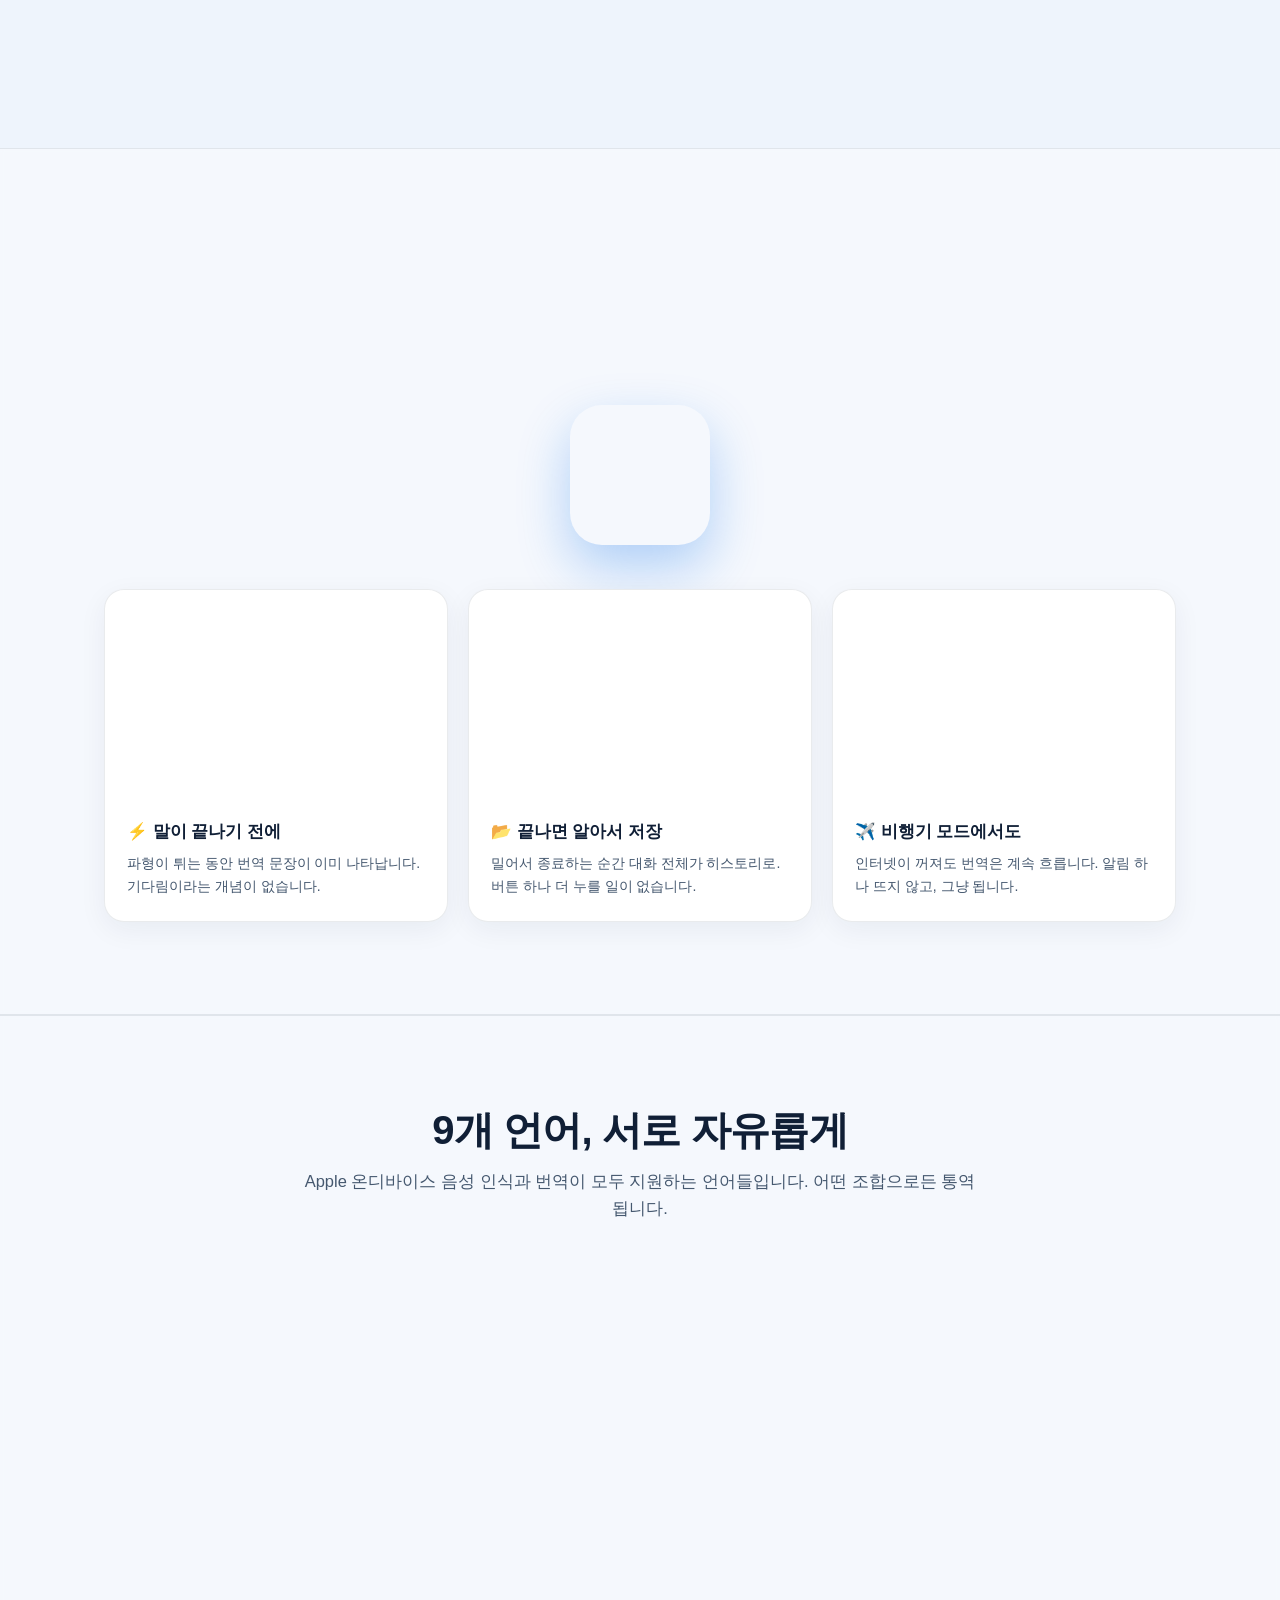
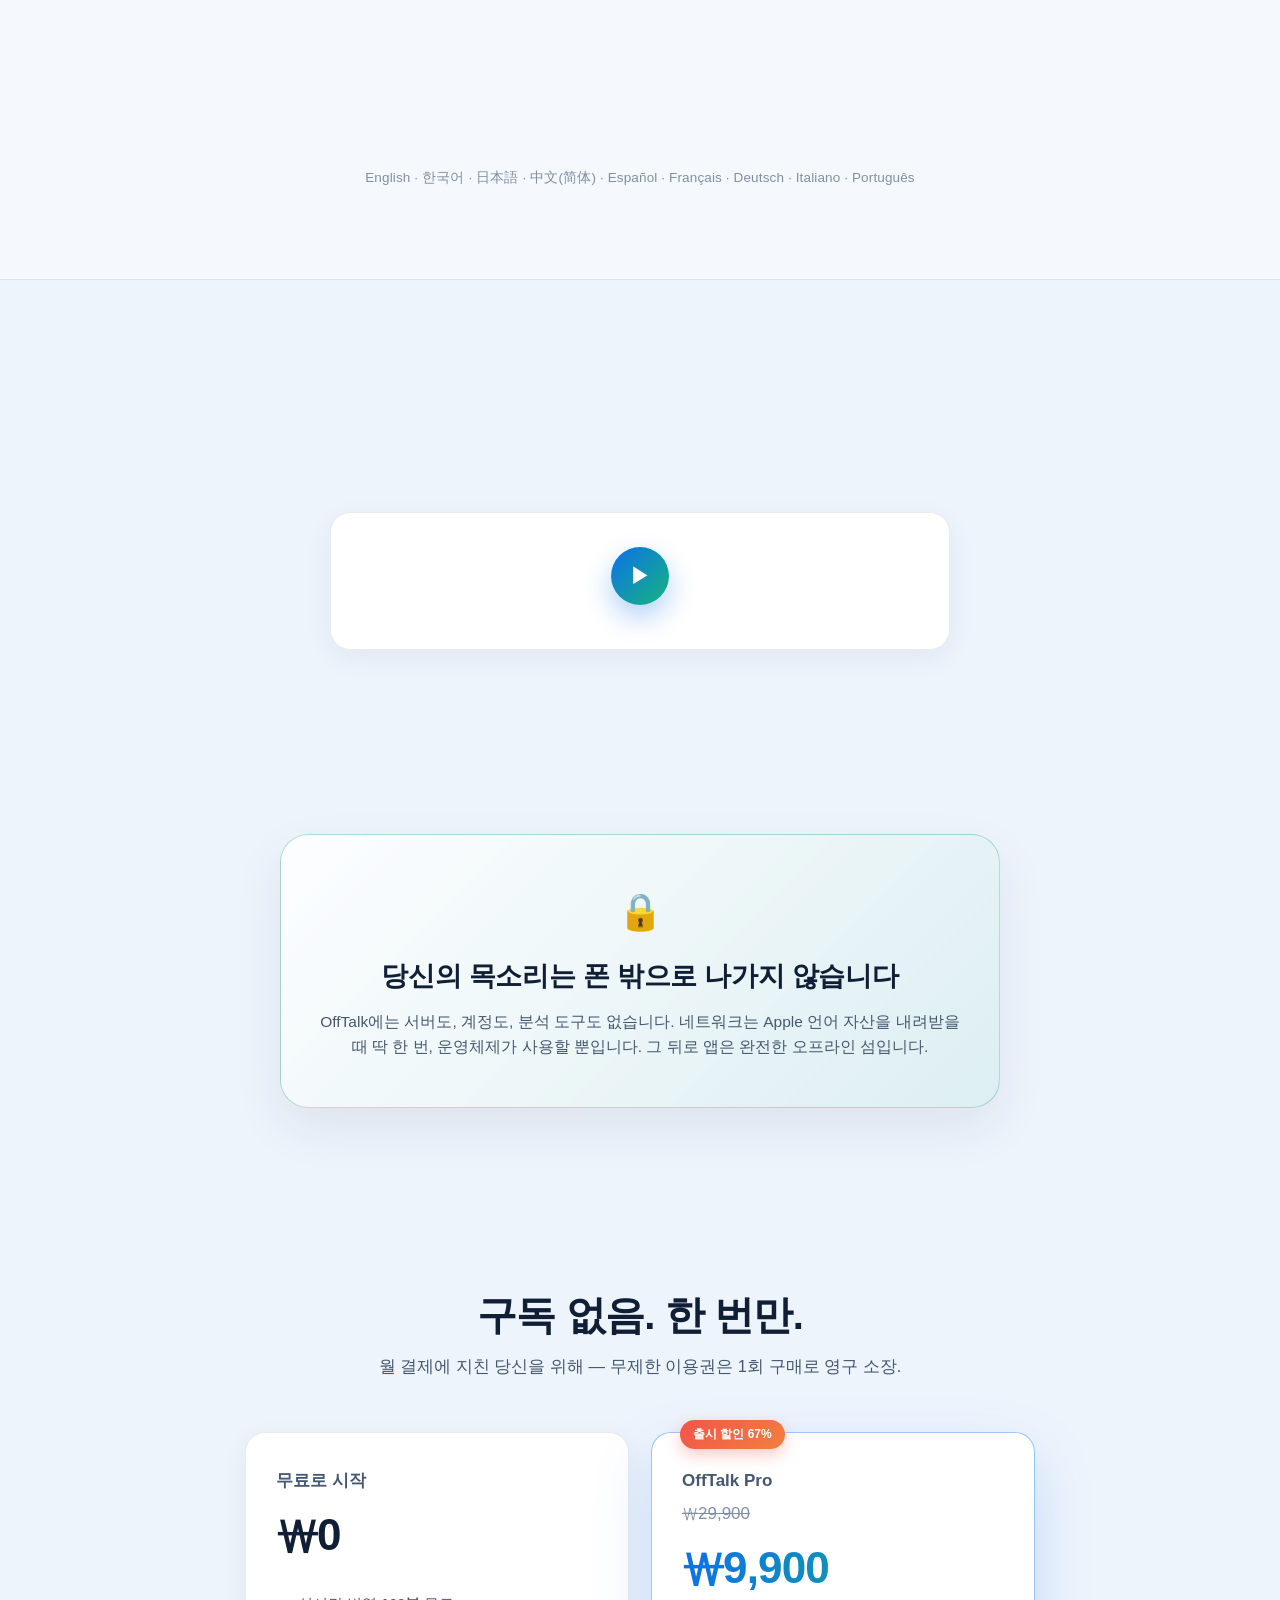
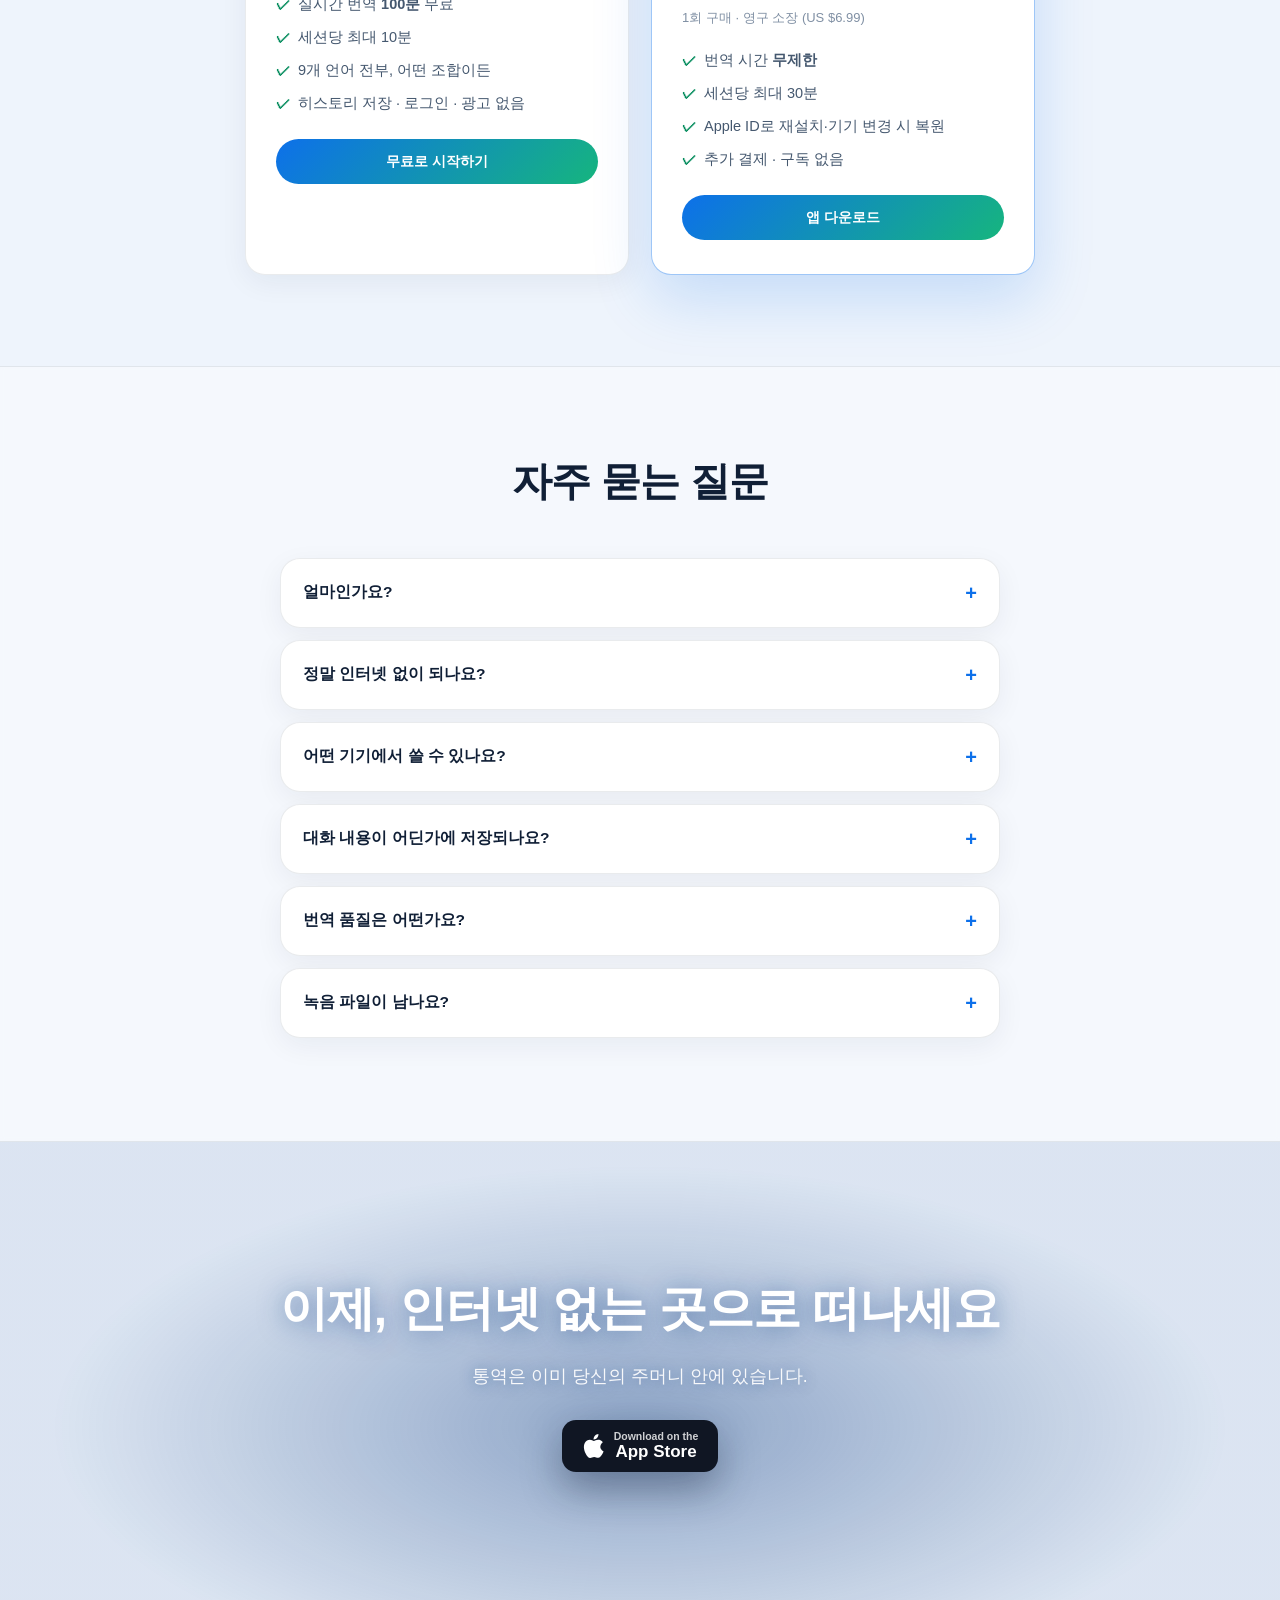
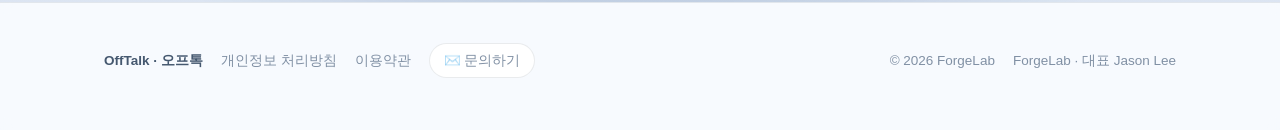
==== commit 138785f8: "New sticker brand mark everywhere, DOM language orbit, ad footage on site - Brand: header logo + fav" ====
--- a/docs/index.html
+++ b/docs/index.html
@@ -8,16 +8,20 @@
 <meta property="og:title" content="OffTalk 오프톡 — 인터넷이 없는 곳에서, 통역이 시작된다" />
 <meta property="og:description" content="비행기 안에서도, 로밍 없는 여행지에서도. 100% 온디바이스 실시간 통역 — 당신의 목소리는 폰 밖으로 나가지 않습니다." />
 <meta property="og:type" content="website" />
-<link rel="icon" href="data:image/svg+xml,%3Csvg%20xmlns%3D%22http%3A%2F%2Fwww.w3.org%2F2000%2Fsvg%22%20viewBox%3D%220%200%2064%2064%22%3E%3Cdefs%3E%3ClinearGradient%20id%3D%22ots%22%20x1%3D%220%22%20y1%3D%220%22%20x2%3D%220%22%20y2%3D%221%22%3E%3Cstop%20offset%3D%220%22%20stop-color%3D%22%236fb4ff%22%2F%3E%3Cstop%20offset%3D%221%22%20stop-color%3D%22%231f7ceb%22%2F%3E%3C%2FlinearGradient%3E%3C%2Fdefs%3E%3Crect%20x%3D%222%22%20y%3D%222%22%20width%3D%2260%22%20height%3D%2260%22%20rx%3D%2214%22%20fill%3D%22url%28%23ots%29%22%2F%3E%3Crect%20x%3D%229%22%20y%3D%2213%22%20width%3D%2246%22%20height%3D%2231%22%20rx%3D%2211%22%20fill%3D%22%23fff%22%2F%3E%3Cpath%20d%3D%22M20%2041%20L16.5%2053%20L31%2042%20Z%22%20fill%3D%22%23fff%22%2F%3E%3Cpath%20d%3D%22M46.5%2021.5%20L20.5%2030.5%20L30.5%2033.5%20L32.5%2041.5%20L37%2035.5%20Z%22%20fill%3D%22%230d70ea%22%2F%3E%3Ccircle%20cx%3D%2248.5%22%20cy%3D%2219%22%20r%3D%223.6%22%20fill%3D%22%23058c5d%22%2F%3E%3C%2Fsvg%3E" />
+<link rel="icon" href="data:image/svg+xml,%3Csvg%20xmlns%3D%22http%3A%2F%2Fwww.w3.org%2F2000%2Fsvg%22%20viewBox%3D%220%200%2064%2064%22%3E%3Cdefs%3E%3ClinearGradient%20id%3D%22otfsky%22%20x1%3D%220%22%20y1%3D%220%22%20x2%3D%220%22%20y2%3D%221%22%3E%3Cstop%20offset%3D%220%22%20stop-color%3D%22%236FB4FF%22%2F%3E%3Cstop%20offset%3D%221%22%20stop-color%3D%22%231F7CEB%22%2F%3E%3C%2FlinearGradient%3E%3ClinearGradient%20id%3D%22otfen%22%20x1%3D%220%22%20y1%3D%220%22%20x2%3D%220%22%20y2%3D%221%22%3E%3Cstop%20offset%3D%220%22%20stop-color%3D%22%230D70EA%22%2F%3E%3Cstop%20offset%3D%221%22%20stop-color%3D%22%230854B8%22%2F%3E%3C%2FlinearGradient%3E%3ClinearGradient%20id%3D%22otfko%22%20x1%3D%220%22%20y1%3D%220%22%20x2%3D%220%22%20y2%3D%221%22%3E%3Cstop%20offset%3D%220%22%20stop-color%3D%22%2322CC8E%22%2F%3E%3Cstop%20offset%3D%221%22%20stop-color%3D%22%23049068%22%2F%3E%3C%2FlinearGradient%3E%3C%2Fdefs%3E%3Crect%20width%3D%2264%22%20height%3D%2264%22%20rx%3D%2214.3%22%20fill%3D%22url%28%23otfsky%29%22%2F%3E%3Cpath%20d%3D%22M18%2044%20L14%2055%20L29%2045%20Z%22%20fill%3D%22%23fff%22%2F%3E%3Crect%20x%3D%228%22%20y%3D%2216%22%20width%3D%2248%22%20height%3D%2230%22%20rx%3D%2211%22%20fill%3D%22%23fff%22%2F%3E%3Cpath%20d%3D%22M17%2038.5%20Q23%2036%2028%2031.5%22%20fill%3D%22none%22%20stroke%3D%22%230D70EA%22%20stroke-width%3D%222%22%20stroke-linecap%3D%22round%22%20stroke-dasharray%3D%220.5%204.2%22%20opacity%3D%22.8%22%2F%3E%3Cg%20transform%3D%22translate%2836.5%2C27.5%29%20rotate%28-33%29%22%3E%3Cpath%20d%3D%22M10%200%20L-8%205.6%20L-3.5%200%20L-8%20-5.6%20Z%22%20fill%3D%22%230D70EA%22%2F%3E%3Cpath%20d%3D%22M10%200%20L-3.5%200%22%20stroke%3D%22%23BAD9FA%22%20stroke-width%3D%221.4%22%20stroke-linecap%3D%22round%22%2F%3E%3C%2Fg%3E%3Cg%20transform%3D%22translate%2812.5%2C40%29%20rotate%28-9%29%22%3E%3Crect%20x%3D%22-9.55%22%20y%3D%22-7.05%22%20width%3D%2219.1%22%20height%3D%2214.1%22%20rx%3D%224.6%22%20fill%3D%22%23fff%22%2F%3E%3Crect%20x%3D%22-8.25%22%20y%3D%22-5.75%22%20width%3D%2216.5%22%20height%3D%2211.5%22%20rx%3D%223.4%22%20fill%3D%22url%28%23otfen%29%22%2F%3E%3Ctext%20x%3D%220%22%20y%3D%220.6%22%20text-anchor%3D%22middle%22%20dominant-baseline%3D%22central%22%20font-family%3D%22system-ui%2C-apple-system%2C%27Segoe%20UI%27%2Csans-serif%22%20font-weight%3D%22800%22%20font-size%3D%226.8%22%20fill%3D%22%23fff%22%3EEN%3C%2Ftext%3E%3C%2Fg%3E%3Cg%20transform%3D%22translate%2850.5%2C15%29%20rotate%288%29%22%3E%3Crect%20x%3D%22-9.55%22%20y%3D%22-7.05%22%20width%3D%2219.1%22%20height%3D%2214.1%22%20rx%3D%224.6%22%20fill%3D%22%23fff%22%2F%3E%3Crect%20x%3D%22-8.25%22%20y%3D%22-5.75%22%20width%3D%2216.5%22%20height%3D%2211.5%22%20rx%3D%223.4%22%20fill%3D%22url%28%23otfko%29%22%2F%3E%3Ctext%20x%3D%220%22%20y%3D%220.6%22%20text-anchor%3D%22middle%22%20dominant-baseline%3D%22central%22%20font-family%3D%22system-ui%2C-apple-system%2C%27Segoe%20UI%27%2Csans-serif%22%20font-weight%3D%22800%22%20font-size%3D%226.8%22%20fill%3D%22%23fff%22%3EKO%3C%2Ftext%3E%3C%2Fg%3E%3C%2Fsvg%3E" />
 <link rel="stylesheet" href="styles.css" />
 </head>
 <body>
+
+<!-- Ambient sky aurora + grain -->
+<div class="aurora" aria-hidden="true"><span class="a1"></span><span class="a2"></span><span class="a3"></span><span class="a4"></span></div>
+<div class="grain" aria-hidden="true"></div>
 
 <!-- ======================= NAV ======================= -->
 <nav class="nav">
   <div class="nav-inner">
     <a class="logo" href="#">
-      <svg width="26" height="26" aria-hidden="true" xmlns="http://www.w3.org/2000/svg" viewBox="0 0 64 64"><defs><linearGradient id="ots" x1="0" y1="0" x2="0" y2="1"><stop offset="0" stop-color="#6fb4ff"/><stop offset="1" stop-color="#1f7ceb"/></linearGradient></defs><rect x="2" y="2" width="60" height="60" rx="14" fill="url(#ots)"/><rect x="9" y="13" width="46" height="31" rx="11" fill="#fff"/><path d="M20 41 L16.5 53 L31 42 Z" fill="#fff"/><path d="M46.5 21.5 L20.5 30.5 L30.5 33.5 L32.5 41.5 L37 35.5 Z" fill="#0d70ea"/><circle cx="48.5" cy="19" r="3.6" fill="#058c5d"/></svg>
+      <svg width="26" height="26" aria-hidden="true" xmlns="http://www.w3.org/2000/svg" viewBox="0 0 64 64"><defs><linearGradient id="othsky" x1="0" y1="0" x2="0" y2="1"><stop offset="0" stop-color="#6FB4FF"/><stop offset="1" stop-color="#1F7CEB"/></linearGradient><linearGradient id="othen" x1="0" y1="0" x2="0" y2="1"><stop offset="0" stop-color="#0D70EA"/><stop offset="1" stop-color="#0854B8"/></linearGradient><linearGradient id="othko" x1="0" y1="0" x2="0" y2="1"><stop offset="0" stop-color="#22CC8E"/><stop offset="1" stop-color="#049068"/></linearGradient></defs><rect width="64" height="64" rx="14.3" fill="url(#othsky)"/><path d="M18 44 L14 55 L29 45 Z" fill="#fff"/><rect x="8" y="16" width="48" height="30" rx="11" fill="#fff"/><path d="M17 38.5 Q23 36 28 31.5" fill="none" stroke="#0D70EA" stroke-width="2" stroke-linecap="round" stroke-dasharray="0.5 4.2" opacity=".8"/><g transform="translate(36.5,27.5) rotate(-33)"><path d="M10 0 L-8 5.6 L-3.5 0 L-8 -5.6 Z" fill="#0D70EA"/><path d="M10 0 L-3.5 0" stroke="#BAD9FA" stroke-width="1.4" stroke-linecap="round"/></g><g transform="translate(12.5,40) rotate(-9)"><rect x="-9.55" y="-7.05" width="19.1" height="14.1" rx="4.6" fill="#fff"/><rect x="-8.25" y="-5.75" width="16.5" height="11.5" rx="3.4" fill="url(#othen)"/><text x="0" y="0.6" text-anchor="middle" dominant-baseline="central" font-family="system-ui,-apple-system,'Segoe UI',sans-serif" font-weight="800" font-size="6.8" fill="#fff">EN</text></g><g transform="translate(50.5,15) rotate(8)"><rect x="-9.55" y="-7.05" width="19.1" height="14.1" rx="4.6" fill="#fff"/><rect x="-8.25" y="-5.75" width="16.5" height="11.5" rx="3.4" fill="url(#othko)"/><text x="0" y="0.6" text-anchor="middle" dominant-baseline="central" font-family="system-ui,-apple-system,'Segoe UI',sans-serif" font-weight="800" font-size="6.8" fill="#fff">KO</text></g></svg>
       OffTalk <span class="kr">오프톡</span>
     </a>
     <div class="nav-links">
@@ -35,12 +39,15 @@
 <!-- ======================= HERO ======================= -->
 <header class="hero wrap" id="download">
   <div>
-    <span class="tag">iOS · 인터넷 없이 동작하는 실시간 통역</span>
-    <h1>인터넷이 없는 곳에서,<br /><span class="hl">통역이 시작</span>된다</h1>
+    <span class="tag"><span class="dot"></span> iOS · 100% 온디바이스 실시간 통역</span>
+    <h1>
+      <span class="rotor-wrap"><span class="rotor" id="rotor">기내에서</span></span>
+      <span class="hl">통역이 시작</span>된다
+    </h1>
     <p class="sub">
-      기내에서, 로밍이 끊긴 골목에서, 현장 한가운데에서 —
-      OffTalk은 말하는 <strong>그 순간</strong> 알아듣고 그 자리에서 통역합니다.
-      전부 <strong>내 아이폰 안에서</strong>. 와이파이도 로밍도 필요 없습니다.
+      신호가 사라지는 바로 그 순간이 통역이 필요한 순간입니다.
+      OffTalk은 말하는 <strong>즉시</strong> 알아듣고 그 자리에서 통역합니다 —
+      전부 <strong>아이폰 안에서</strong>. 와이파이도, 로밍도 필요 없습니다.
     </p>
     <div class="hero-ctas">
       <!-- TODO: 출시 후 App Store 링크로 교체 -->
@@ -57,6 +64,24 @@
       <span>🤝 바이어 미팅</span>
     </div>
   </div>
+
+  <!-- Hero visual: floating phrase cards + CSS phone -->
+  <div class="hero-visual">
+    <div class="float-card float-a" aria-hidden="true">
+      <div class="fflag">🇺🇸 EN → 🇰🇷 KO</div>
+      <div class="fsrc">Is this seat taken?</div>
+      <div class="fdst">이 자리 주인 있나요?</div>
+    </div>
+    <div class="float-card float-b" aria-hidden="true">
+      <div class="fflag">🇰🇷 KO → 🇯🇵 JA</div>
+      <div class="fsrc">사진 한 장만 부탁드려요</div>
+      <div class="fdst">写真を一枚お願いします</div>
+    </div>
+    <div class="float-card float-c" aria-hidden="true">
+      <div class="fflag">🇪🇸 ES → 🇰🇷 KO</div>
+      <div class="fsrc">¿Cuánto cuesta?</div>
+      <div class="fdst">얼마예요?</div>
+    </div>
 
   <!-- CSS-drawn iPhone preview -->
   <div class="phone" aria-hidden="true">
@@ -84,35 +109,36 @@
       <div class="slide-stop"><span class="knob"></span> 밀어서 종료 · 자동 저장</div>
     </div>
   </div>
+  </div>
 </header>
 
 <!-- ======================= MOMENTS ======================= -->
 <section id="moments">
   <div class="wrap">
-    <div class="sec-head">
+    <div class="sec-head" data-reveal="rise">
       <h2>이런 순간, 오프톡</h2>
       <p>번역 앱은 많지만 — 정작 필요한 순간엔 인터넷이 없습니다. OffTalk은 그 순간을 위해 만들어졌습니다.</p>
     </div>
     <div class="moments">
-      <div class="moment">
+      <div class="moment" data-reveal="fan-left" style="--i:0">
         <span class="ico">✈️</span>
         <h3>기내 · 공항에서</h3>
         <p>비행기 모드 그대로. 옆자리 승객과, 환승 카운터에서 바로 대화하세요.</p>
         <div class="quote">"이 자리 혹시 바꿔주실 수 있나요?"</div>
       </div>
-      <div class="moment">
+      <div class="moment" data-reveal="fan-left" style="--i:1">
         <span class="ico">🧳</span>
         <h3>로밍 없는 여행지에서</h3>
         <p>유심도 로밍도 없는 첫날, 골목 식당에서도 통역은 끊기지 않습니다.</p>
         <div class="quote">"이 메뉴에서 제일 맵지 않은 게 뭐예요?"</div>
       </div>
-      <div class="moment">
+      <div class="moment" data-reveal="fan-left" style="--i:2">
         <span class="ico">🎥</span>
         <h3>현장 인터뷰에서</h3>
         <p>산골 마을, 지하 공연장 — 신호가 없어도 인터뷰 전체가 기록되고 통역됩니다.</p>
         <div class="quote">"이 일을 처음 시작하신 계기가 궁금해요."</div>
       </div>
-      <div class="moment">
+      <div class="moment" data-reveal="fan-left" style="--i:3">
         <span class="ico">🤝</span>
         <h3>해외 바이어 미팅에서</h3>
         <p>공장 투어, 창고 실사 — 와이파이 안 터지는 현장에서 협상을 이어가세요.</p>
@@ -122,25 +148,43 @@
   </div>
 </section>
 
+<!-- ======================= CINEMATIC BAND ======================= -->
+<section class="cine" aria-label="기내에서 웃으며 대화하는 두 승객">
+  <video class="cine-video" autoplay muted loop playsinline preload="metadata" src="assets/video/cabin.mp4"></video>
+  <div class="cine-veil" aria-hidden="true"></div>
+  <div class="cine-copy wrap">
+    <div class="cine-grid">
+      <div>
+        <span class="cine-eyebrow">30,000 FT · 신호 없음</span>
+        <h2>3만 피트 위, 신호 제로.<br />그래도 대화는 이어집니다.</h2>
+        <p>OffTalk은 인터넷이 아니라, 당신의 아이폰 위에서 동작하니까요.</p>
+      </div>
+      <div class="cine-portrait" aria-hidden="true">
+        <video class="cine-portrait-video" autoplay muted loop playsinline preload="metadata" src="assets/video/cabin_portrait.mp4"></video>
+      </div>
+    </div>
+  </div>
+</section>
+
 <!-- ======================= HOW ======================= -->
 <section class="alt" id="how">
   <div class="wrap">
-    <div class="sec-head">
+    <div class="sec-head" data-reveal="rise">
       <h2>세 번의 탭이면 끝</h2>
       <p>회원가입도, 설정 지옥도 없습니다. 언어 팩 한 번 받아두면 그 뒤로는 완전히 오프라인.</p>
     </div>
     <div class="steps">
-      <div class="step">
+      <div class="step" data-reveal="rise" style="--i:0">
         <span class="num">1</span>
         <h3>언어 한 쌍 고르기</h3>
         <p>내가 말하는 언어와 상대가 읽을 언어를 고르면, 필요한 음성 모델과 번역 팩을 한 번에 받아옵니다.</p>
       </div>
-      <div class="step">
+      <div class="step" data-reveal="rise" style="--i:1">
         <span class="num">2</span>
         <h3>버튼 탭, 그리고 말하기</h3>
         <p>말하는 대로 단어가 실시간으로 나타나고, 문장이 끝나기도 전에 번역이 아래에 흐릅니다.</p>
       </div>
-      <div class="step">
+      <div class="step" data-reveal="rise" style="--i:2">
         <span class="num">3</span>
         <h3>밀어서 종료</h3>
         <p>대화가 끝나면 슬라이드 한 번. 원문과 번역 전체가 히스토리에 자동 저장됩니다.</p>
@@ -152,37 +196,37 @@
 <!-- ======================= FEATURES ======================= -->
 <section id="features">
   <div class="wrap">
-    <div class="sec-head">
+    <div class="sec-head" data-reveal="rise">
       <h2>번역 앱은 많습니다.<br />폰 밖으로 안 나가는 건 드뭅니다.</h2>
       <p>OffTalk은 Apple의 온디바이스 음성 인식과 번역 엔진 위에 만들어졌습니다. 서버가 없는 게 아니라, 서버가 필요 없습니다.</p>
     </div>
     <div class="grid">
-      <div class="card">
+      <div class="card" data-reveal="rise" style="--i:0">
         <span class="ico">✈️</span>
         <h3>인터넷 없이 동작</h3>
         <p>언어 팩만 받아두면 비행기 모드에서도 완전한 실시간 번역. 로밍도 와이파이도 필요 없습니다.</p>
       </div>
-      <div class="card">
+      <div class="card" data-reveal="rise" style="--i:1">
         <span class="ico">⚡️</span>
         <h3>말하는 순간 번역</h3>
         <p>문장이 끝나길 기다리지 않습니다. 아직 말하는 중인 단어까지 실시간 번역이 미리 흐릅니다.</p>
       </div>
-      <div class="card">
+      <div class="card" data-reveal="rise" style="--i:2">
         <span class="ico">🔒</span>
         <h3>음성이 밖으로 안 나감</h3>
         <p>녹음도 전송도 없습니다. 음성 인식과 번역 모두 기기 안에서 처리되고, 그대로 사라집니다.</p>
       </div>
-      <div class="card">
+      <div class="card" data-reveal="rise" style="--i:3">
         <span class="ico">📝</span>
         <h3>문장 단위 정렬</h3>
         <p>말이 빨라도 순서가 꼬이지 않습니다. 확정된 문장과 번역이 한 쌍씩 대화처럼 쌓입니다.</p>
       </div>
-      <div class="card">
+      <div class="card" data-reveal="rise" style="--i:4">
         <span class="ico">⏸️</span>
         <h3>일시정지 & 이어서</h3>
         <p>대화가 끊겨도 세션은 계속됩니다. 멈췄다가 이어서 말해도 하나의 기록으로 저장됩니다.</p>
       </div>
-      <div class="card">
+      <div class="card" data-reveal="rise" style="--i:5">
         <span class="ico">📂</span>
         <h3>히스토리 & 공유</h3>
         <p>끝난 대화는 자동 저장. 펼쳐 보고, 복사하고, 그대로 공유하세요. 전부 내 폰 안에만.</p>
@@ -194,23 +238,24 @@
 <!-- ======================= MOTION (Lottie) ======================= -->
 <section class="alt" id="motion">
   <div class="wrap">
-    <div class="sec-head">
+    <div class="sec-head" data-reveal="rise">
       <h2>움직임으로 보는 OffTalk</h2>
       <p>세 가지 핵심 — 말하는 즉시 번역되고, 끝나면 알아서 저장되고, 인터넷이 없어도 멈추지 않습니다.</p>
     </div>
+    <div class="brand-anim" data-reveal="zoom" data-lottie="assets/lottie/icon.json?v=1" aria-label="OffTalk 앱 아이콘 애니메이션"></div>
     <div class="lottie-grid">
-      <div class="lottie-card">
-        <div class="lottie-box" data-lottie="assets/lottie/live.json" aria-label="실시간 번역 애니메이션"></div>
+      <div class="lottie-card" data-reveal="rise" style="--i:0">
+        <div class="lottie-box" data-lottie="assets/lottie/live.json?v=2" aria-label="실시간 번역 애니메이션"></div>
         <h3>⚡️ 말이 끝나기 전에</h3>
         <p>파형이 튀는 동안 번역 문장이 이미 나타납니다. 기다림이라는 개념이 없습니다.</p>
       </div>
-      <div class="lottie-card">
-        <div class="lottie-box" data-lottie="assets/lottie/save.json" aria-label="자동 저장 애니메이션"></div>
+      <div class="lottie-card" data-reveal="rise" style="--i:1">
+        <div class="lottie-box" data-lottie="assets/lottie/save.json?v=2" aria-label="자동 저장 애니메이션"></div>
         <h3>📂 끝나면 알아서 저장</h3>
         <p>밀어서 종료하는 순간 대화 전체가 히스토리로. 버튼 하나 더 누를 일이 없습니다.</p>
       </div>
-      <div class="lottie-card">
-        <div class="lottie-box" data-lottie="assets/lottie/offline.json" aria-label="오프라인 동작 애니메이션"></div>
+      <div class="lottie-card" data-reveal="rise" style="--i:2">
+        <div class="lottie-box" data-lottie="assets/lottie/offline.json?v=2" aria-label="오프라인 동작 애니메이션"></div>
         <h3>✈️ 비행기 모드에서도</h3>
         <p>인터넷이 꺼져도 번역은 계속 흐릅니다. 알림 하나 뜨지 않고, 그냥 됩니다.</p>
       </div>
@@ -221,11 +266,38 @@
 <!-- ======================= LANGUAGES ======================= -->
 <section id="langs" class="alt">
   <div class="wrap">
-    <div class="sec-head">
+    <div class="sec-head" data-reveal="rise">
       <h2>9개 언어, 서로 자유롭게</h2>
       <p>Apple 온디바이스 음성 인식과 번역이 모두 지원하는 언어들입니다. 어떤 조합으로든 통역됩니다.</p>
     </div>
-    <div class="lang-orbit" data-lottie="assets/lottie/languages.json" aria-label="9개 언어가 서로 연결되어 통역되는 애니메이션"></div>
+    <div class="lang-orbit" data-reveal="zoom" aria-label="9개 언어가 서로 연결되어 통역되는 애니메이션">
+      <div class="orbit-stage">
+        <div class="orbit-ring ring-a" aria-hidden="true"></div>
+        <div class="orbit-ring ring-b" aria-hidden="true"></div>
+        <div class="orbit-core" aria-hidden="true">
+          <svg width="58" height="58" xmlns="http://www.w3.org/2000/svg" viewBox="0 0 64 64"><defs><linearGradient id="otcsky" x1="0" y1="0" x2="0" y2="1"><stop offset="0" stop-color="#6FB4FF"/><stop offset="1" stop-color="#1F7CEB"/></linearGradient><linearGradient id="otcen" x1="0" y1="0" x2="0" y2="1"><stop offset="0" stop-color="#0D70EA"/><stop offset="1" stop-color="#0854B8"/></linearGradient><linearGradient id="otcko" x1="0" y1="0" x2="0" y2="1"><stop offset="0" stop-color="#22CC8E"/><stop offset="1" stop-color="#049068"/></linearGradient></defs><rect width="64" height="64" rx="14.3" fill="url(#otcsky)"/><path d="M18 44 L14 55 L29 45 Z" fill="#fff"/><rect x="8" y="16" width="48" height="30" rx="11" fill="#fff"/><path d="M17 38.5 Q23 36 28 31.5" fill="none" stroke="#0D70EA" stroke-width="2" stroke-linecap="round" stroke-dasharray="0.5 4.2" opacity=".8"/><g transform="translate(36.5,27.5) rotate(-33)"><path d="M10 0 L-8 5.6 L-3.5 0 L-8 -5.6 Z" fill="#0D70EA"/><path d="M10 0 L-3.5 0" stroke="#BAD9FA" stroke-width="1.4" stroke-linecap="round"/></g><g transform="translate(12.5,40) rotate(-9)"><rect x="-9.55" y="-7.05" width="19.1" height="14.1" rx="4.6" fill="#fff"/><rect x="-8.25" y="-5.75" width="16.5" height="11.5" rx="3.4" fill="url(#otcen)"/><text x="0" y="0.6" text-anchor="middle" dominant-baseline="central" font-family="system-ui,-apple-system,'Segoe UI',sans-serif" font-weight="800" font-size="6.8" fill="#fff">EN</text></g><g transform="translate(50.5,15) rotate(8)"><rect x="-9.55" y="-7.05" width="19.1" height="14.1" rx="4.6" fill="#fff"/><rect x="-8.25" y="-5.75" width="16.5" height="11.5" rx="3.4" fill="url(#otcko)"/><text x="0" y="0.6" text-anchor="middle" dominant-baseline="central" font-family="system-ui,-apple-system,'Segoe UI',sans-serif" font-weight="800" font-size="6.8" fill="#fff">KO</text></g></svg>
+        </div>
+        <div class="orbit-spin outer">
+          <span class="lang-chip" style="--a:0deg"><i>English</i></span>
+          <span class="lang-chip" style="--a:72deg"><i>日本語</i></span>
+          <span class="lang-chip" style="--a:144deg"><i>Español</i></span>
+          <span class="lang-chip" style="--a:216deg"><i>Deutsch</i></span>
+          <span class="lang-chip" style="--a:288deg"><i>Português</i></span>
+        </div>
+        <div class="orbit-spin inner">
+          <span class="lang-chip" style="--a:45deg"><i>한국어</i></span>
+          <span class="lang-chip" style="--a:135deg"><i>中文</i></span>
+          <span class="lang-chip" style="--a:225deg"><i>Français</i></span>
+          <span class="lang-chip" style="--a:315deg"><i>Italiano</i></span>
+        </div>
+        <span class="orbit-plane p1" aria-hidden="true">
+          <svg width="22" height="22" viewBox="-11 -11 22 22"><path d="M9 0 L-7 5 L-3.2 0 L-7 -5 Z" fill="#0d70ea"/><path d="M9 0 L-3.2 0" stroke="#bcd8ff" stroke-width="1.2" stroke-linecap="round"/></svg>
+        </span>
+        <span class="orbit-plane p2" aria-hidden="true">
+          <svg width="22" height="22" viewBox="-11 -11 22 22"><path d="M9 0 L-7 5 L-3.2 0 L-7 -5 Z" fill="#058c5d"/><path d="M9 0 L-3.2 0" stroke="#b8ecd8" stroke-width="1.2" stroke-linecap="round"/></svg>
+        </span>
+      </div>
+    </div>
     <p class="lang-list">English · 한국어 · 日本語 · 中文(简体) · Español · Français · Deutsch · Italiano · Português</p>
   </div>
 </section>
@@ -233,11 +305,11 @@
 <!-- ======================= DEMO ======================= -->
 <section id="demo">
   <div class="wrap">
-    <div class="sec-head">
+    <div class="sec-head" data-reveal="rise">
       <h2>이렇게 흐릅니다</h2>
       <p>재생을 누르면 실제 앱처럼 문장이 인식되고 번역이 따라붙는 과정을 보여드립니다.</p>
     </div>
-    <div class="demo-box">
+    <div class="demo-box" data-reveal="rise">
       <div class="demo-stage"><button id="demoPlay" aria-label="데모 재생">▶</button></div>
       <div class="demo-transcript" id="demoTranscript"></div>
     </div>
@@ -247,7 +319,7 @@
 <!-- ======================= PRIVACY ======================= -->
 <section>
   <div class="wrap">
-    <div class="privacy-band">
+    <div class="privacy-band" data-reveal="zoom">
       <div class="lock">🔒</div>
       <h2>당신의 목소리는 폰 밖으로 나가지 않습니다</h2>
       <p>
@@ -261,12 +333,12 @@
 <!-- ======================= PRICING ======================= -->
 <section id="pricing">
   <div class="wrap">
-    <div class="sec-head">
+    <div class="sec-head" data-reveal="rise">
       <h2>구독 없음. 한 번만.</h2>
       <p>월 결제에 지친 당신을 위해 — 무제한 이용권은 1회 구매로 영구 소장.</p>
     </div>
     <div class="pricing">
-      <div class="price-card">
+      <div class="price-card" data-reveal="zoom" style="--i:0">
         <h3>무료로 시작</h3>
         <div class="price">₩0</div>
         <ul>
@@ -277,7 +349,7 @@
         </ul>
         <a class="btn primary block" href="#download">무료로 시작하기</a>
       </div>
-      <div class="price-card hot">
+      <div class="price-card hot" data-reveal="zoom" style="--i:1">
         <span class="sale-badge">출시 할인 67%</span>
         <h3>OffTalk Pro</h3>
         <div class="price-was">₩29,900</div>
@@ -298,7 +370,7 @@
 <!-- ======================= FAQ ======================= -->
 <section class="alt" id="faq">
   <div class="wrap">
-    <div class="sec-head"><h2>자주 묻는 질문</h2></div>
+    <div class="sec-head" data-reveal="rise"><h2>자주 묻는 질문</h2></div>
     <div class="faq">
       <details>
         <summary>얼마인가요?</summary>
@@ -310,7 +382,7 @@
       </details>
       <details>
         <summary>어떤 기기에서 쓸 수 있나요?</summary>
-        <p>iOS 26 이상이 설치된 iPhone에서 동작합니다. Apple의 최신 온디바이스 음성 인식(SpeechAnalyzer)과 번역 프레임워크를 사용하기 때문입니다.</p>
+        <p>iOS 26 이상이 설치된 iPhone에서 동작합니다. Apple의 최신 온디바이스 기술을 융합하여 사용하기 때문입니다.</p>
       </details>
       <details>
         <summary>대화 내용이 어딘가에 저장되나요?</summary>
@@ -325,6 +397,20 @@
         <p>아니요. 오디오는 인식되는 즉시 버려지며 파일로 저장되지 않습니다. 남는 것은 텍스트(원문·번역)뿐이고, 그것도 내 폰 안에만 있습니다.</p>
       </details>
     </div>
+  </div>
+</section>
+
+<!-- ======================= CLOSING CTA ======================= -->
+<section class="skyband" aria-label="파란 하늘을 나는 종이비행기">
+  <video class="skyband-video" autoplay muted loop playsinline preload="metadata" src="assets/video/sky.mp4"></video>
+  <div class="skyband-veil" aria-hidden="true"></div>
+  <div class="skyband-copy wrap">
+    <h2>이제, 인터넷 없는 곳으로 떠나세요</h2>
+    <p>통역은 이미 당신의 주머니 안에 있습니다.</p>
+    <a class="store-badge" href="#" onclick="alert('App Store 출시 준비 중입니다!'); return false;">
+      <svg width="22" height="26" viewBox="0 0 22 26" fill="currentColor" aria-hidden="true"><path d="M18.3 13.8c0-3 2.5-4.5 2.6-4.6-1.4-2.1-3.6-2.4-4.4-2.4-1.9-.2-3.7 1.1-4.6 1.1-1 0-2.4-1.1-4-1.1-2 0-3.9 1.2-5 3-2.1 3.7-.5 9.1 1.5 12.1 1 1.5 2.2 3.1 3.8 3 1.5-.1 2.1-1 4-1s2.4 1 4 .9c1.7 0 2.7-1.5 3.7-3 1.2-1.7 1.6-3.4 1.7-3.5-.1 0-3.2-1.2-3.3-4.5zM15.2 4.8c.8-1 1.4-2.4 1.2-3.8-1.2.1-2.7.8-3.5 1.8-.8.9-1.5 2.3-1.3 3.7 1.4.1 2.8-.7 3.6-1.7z"/></svg>
+      <span><small>Download on the</small><span class="big">App Store</span></span>
+    </a>
   </div>
 </section>
 
@@ -363,6 +449,58 @@
 })();
 </script>
 <script>
+/* Ambient videos — only play while on screen */
+(function () {
+  var vids = document.querySelectorAll('.cine-video, .cine-portrait-video, .skyband-video');
+  if (!('IntersectionObserver' in window)) return;
+  var io = new IntersectionObserver(function (entries) {
+    entries.forEach(function (e) {
+      if (e.isIntersecting) { e.target.play().catch(function(){}); }
+      else { e.target.pause(); }
+    });
+  }, { threshold: 0.1 });
+  vids.forEach(function (v) { io.observe(v); });
+})();
+
+/* Rotating hero location word (Suno-style typing headline) */
+(function () {
+  var el = document.getElementById('rotor');
+  if (!el) return;
+  var WORDS = ['기내에서', '시장 골목에서', '인터뷰 현장에서', '바이어 미팅에서', '신호 없는 산골에서'];
+  var w = 0, i = 0, deleting = false;
+
+  function tick() {
+    var word = WORDS[w];
+    if (!deleting) {
+      i++;
+      el.textContent = word.slice(0, i);
+      if (i >= word.length) { deleting = true; return setTimeout(tick, 1500); }
+      setTimeout(tick, 95);
+    } else {
+      i--;
+      el.textContent = word.slice(0, i);
+      if (i <= 0) { deleting = false; w = (w + 1) % WORDS.length; return setTimeout(tick, 260); }
+      setTimeout(tick, 45);
+    }
+  }
+  setTimeout(tick, 900);
+})();
+
+/* Reveal on scroll — cards fan/rise into view */
+(function () {
+  var items = document.querySelectorAll('[data-reveal]');
+  if (!('IntersectionObserver' in window)) {
+    items.forEach(function (el) { el.classList.add('in'); });
+    return;
+  }
+  var io = new IntersectionObserver(function (entries) {
+    entries.forEach(function (e) {
+      if (e.isIntersecting) { e.target.classList.add('in'); io.unobserve(e.target); }
+    });
+  }, { threshold: 0.14, rootMargin: '0px 0px -8% 0px' });
+  items.forEach(function (el) { io.observe(el); });
+})();
+
 /* Hero: volatile line types itself, live translation follows */
 (function () {
   var srcEl = document.getElementById('heroVolatile');
--- a/docs/styles.css
+++ b/docs/styles.css
@@ -1,27 +1,31 @@
 /* ==========================================================================
-   OffTalk — jsonpassion.github.io/parlo-site
-   Daylight theme: airy sky background, travel blue for voice, fresh green
-   for translation. Built for moments without internet — planes, trips,
-   interviews, meetings.
+   OffTalk — jsonpassion.github.io/offtalk-site
+   Atmospheric daylight theme (Suno-inspired mood): a drifting sky aurora
+   with film grain behind floating white glass cards. Travel-blue voice,
+   fresh-green translation. Cards fan and rise into view on scroll.
    ========================================================================== */
 
 :root {
-  --bg: #f2f6fb;
-  --panel: #e9f0f8;
+  --bg: #eef4fc;
+  --panel: rgba(255, 255, 255, 0.55);
   --panel-2: #ffffff;
-  --line: #d9e3ef;
-  --text: #13233c;
+  --line: rgba(19, 35, 60, 0.09);
+  --line-2: rgba(19, 35, 60, 0.14);
+  --text: #101f36;
   --body: #45586f;
-  --dim: #7b8a9e;
+  --dim: #8090a4;
   --blue: #0d70ea;
   --blue-deep: #0854b8;
+  --cyan: #22b6d6;
   --green: #058c5d;
+  --mint: #16b57e;
+  --peri: #7c9bff;
   --coral: #f2544a;
-  --radius: 16px;
+  --radius: 20px;
+  --ease: cubic-bezier(0.16, 1, 0.3, 1);
 }
 
 * { margin: 0; padding: 0; box-sizing: border-box; }
-
 html { scroll-behavior: smooth; }
 
 body {
@@ -30,229 +34,327 @@
   color: var(--text);
   line-height: 1.6;
   -webkit-font-smoothing: antialiased;
-}
-
-.wrap { max-width: 1080px; margin: 0 auto; padding: 0 24px; }
-
+  position: relative;
+  overflow-x: hidden;
+}
+
+.wrap { max-width: 1120px; margin: 0 auto; padding: 0 24px; }
 a { color: var(--blue); text-decoration: none; }
+
+/* ------------------------- Ambient aurora + grain ------------------------- */
+.aurora {
+  position: fixed; inset: -20vh -10vw; z-index: -2; pointer-events: none;
+  filter: blur(70px) saturate(1.15);
+}
+.aurora span {
+  position: absolute; border-radius: 50%; opacity: 0.5;
+  mix-blend-mode: multiply;
+}
+.aurora .a1 { width: 46vw; height: 46vw; left: -6vw; top: -4vh;
+  background: radial-gradient(circle, rgba(47,143,255,.55), transparent 62%);
+  animation: drift1 26s ease-in-out infinite; }
+.aurora .a2 { width: 40vw; height: 40vw; right: -4vw; top: 2vh;
+  background: radial-gradient(circle, rgba(124,155,255,.5), transparent 62%);
+  animation: drift2 32s ease-in-out infinite; }
+.aurora .a3 { width: 44vw; height: 44vw; left: 22vw; top: 34vh;
+  background: radial-gradient(circle, rgba(22,181,126,.42), transparent 62%);
+  animation: drift3 30s ease-in-out infinite; }
+.aurora .a4 { width: 34vw; height: 34vw; right: 8vw; top: 52vh;
+  background: radial-gradient(circle, rgba(34,182,214,.4), transparent 62%);
+  animation: drift1 28s ease-in-out infinite reverse; }
+
+@keyframes drift1 { 0%,100% { transform: translate(0,0) scale(1); } 50% { transform: translate(6vw,5vh) scale(1.12); } }
+@keyframes drift2 { 0%,100% { transform: translate(0,0) scale(1.05); } 50% { transform: translate(-5vw,7vh) scale(0.92); } }
+@keyframes drift3 { 0%,100% { transform: translate(0,0) scale(0.95); } 50% { transform: translate(4vw,-6vh) scale(1.1); } }
+
+.grain {
+  position: fixed; inset: 0; z-index: -1; pointer-events: none; opacity: 0.05;
+  background-image: url("data:image/svg+xml,%3Csvg xmlns='http://www.w3.org/2000/svg' width='140' height='140'%3E%3Cfilter id='n'%3E%3CfeTurbulence type='fractalNoise' baseFrequency='0.85' numOctaves='2' stitchTiles='stitch'/%3E%3C/filter%3E%3Crect width='100%25' height='100%25' filter='url(%23n)'/%3E%3C/svg%3E");
+}
+
+/* ------------------------------ Reveal on scroll ------------------------------ */
+[data-reveal] {
+  opacity: 0;
+  transition: opacity 0.8s var(--ease), transform 0.8s var(--ease);
+  transition-delay: calc(var(--i, 0) * 75ms);
+  will-change: opacity, transform;
+}
+[data-reveal="rise"] { transform: translateY(34px); }
+[data-reveal="fan-left"] { transform: translateX(-70px) rotate(-7deg); transform-origin: bottom left; }
+[data-reveal="fan-right"] { transform: translateX(70px) rotate(7deg); transform-origin: bottom right; }
+[data-reveal="zoom"] { transform: scale(0.9); }
+[data-reveal].in { opacity: 1; transform: none; }
+@media (prefers-reduced-motion: reduce) {
+  [data-reveal] { opacity: 1 !important; transform: none !important; transition: none; }
+  .aurora span { animation: none; }
+}
 
 /* ------------------------------ Nav ------------------------------ */
 .nav {
   position: sticky; top: 0; z-index: 50;
-  background: rgba(242, 246, 251, 0.85);
-  backdrop-filter: blur(14px);
+  background: rgba(238, 244, 252, 0.72);
+  backdrop-filter: blur(16px) saturate(1.2);
   border-bottom: 1px solid var(--line);
 }
 .nav-inner {
-  max-width: 1080px; margin: 0 auto; padding: 14px 24px;
+  max-width: 1120px; margin: 0 auto; padding: 13px 24px;
   display: flex; align-items: center; justify-content: space-between; gap: 16px;
 }
-.logo {
-  display: flex; align-items: center; gap: 10px;
-  font-weight: 800; font-size: 18px; color: var(--text);
-}
+.logo { display: flex; align-items: center; gap: 10px; font-weight: 800; font-size: 18px; color: var(--text); }
 .logo .kr { color: var(--dim); font-weight: 600; font-size: 14px; }
 .nav-links { display: flex; align-items: center; gap: 22px; font-size: 14px; }
 .nav-links a { color: var(--body); }
 .nav-links a:hover { color: var(--text); }
 
 .btn {
-  display: inline-block; padding: 10px 18px; border-radius: 999px;
-  font-weight: 700; font-size: 14px; transition: transform .15s, box-shadow .15s;
-}
-.btn.primary {
-  background: linear-gradient(135deg, var(--blue), var(--green));
-  color: #fff;
-}
-.btn.primary:hover { transform: translateY(-1px); box-shadow: 0 8px 24px rgba(13,112,234,.3); }
-.btn.primary.block { display: block; text-align: center; margin-top: 22px; }
-.btn.ghost { border: 1px solid var(--line); color: var(--body); background: #fff; }
-.btn.ghost:hover { color: var(--text); border-color: var(--dim); }
+  display: inline-block; padding: 11px 20px; border-radius: 999px;
+  font-weight: 700; font-size: 14px; transition: transform 0.16s var(--ease), box-shadow 0.16s var(--ease);
+}
+.btn.primary { background: linear-gradient(135deg, var(--blue), var(--mint)); color: #fff; }
+.btn.primary:hover { transform: translateY(-2px); box-shadow: 0 10px 26px rgba(13,112,234,.32); }
+.btn.primary.block { display: block; text-align: center; margin-top: 24px; }
+.btn.ghost { border: 1px solid var(--line-2); color: var(--text); background: rgba(255,255,255,.6); backdrop-filter: blur(8px); }
+.btn.ghost:hover { transform: translateY(-2px); border-color: var(--blue); color: var(--blue); }
 
 /* ------------------------------ Hero ------------------------------ */
 .hero {
-  display: grid; grid-template-columns: 1.05fr .95fr; gap: 48px;
-  align-items: center; padding: 88px 24px 72px;
+  display: grid; grid-template-columns: 1.02fr 0.98fr; gap: 40px;
+  align-items: center; padding: 96px 24px 84px; position: relative;
 }
 .tag {
-  display: inline-block; font-size: 12.5px; font-weight: 700;
-  color: var(--blue); background: rgba(13,112,234,.08);
-  border: 1px solid rgba(13,112,234,.25);
-  padding: 5px 12px; border-radius: 999px; margin-bottom: 20px;
-  letter-spacing: .02em;
-}
-.hero h1 { font-size: 50px; line-height: 1.16; font-weight: 850; letter-spacing: -0.02em; }
-.hero .hl {
-  background: linear-gradient(100deg, var(--blue), var(--green));
+  display: inline-flex; align-items: center; gap: 7px;
+  font-size: 12.5px; font-weight: 700; color: var(--blue);
+  background: rgba(255,255,255,.7); border: 1px solid rgba(13,112,234,.25);
+  padding: 6px 14px; border-radius: 999px; margin-bottom: 22px;
+  backdrop-filter: blur(8px); letter-spacing: .01em;
+}
+.tag .dot { width: 7px; height: 7px; border-radius: 50%; background: var(--mint);
+  box-shadow: 0 0 0 4px rgba(22,181,126,.2); animation: livepulse 1.8s ease-in-out infinite; }
+@keyframes livepulse { 0%,100% { opacity: .5; } 50% { opacity: 1; } }
+
+.hero h1 {
+  font-size: clamp(38px, 5.6vw, 68px); line-height: 1.12;
+  font-weight: 850; letter-spacing: -0.03em; color: var(--text);
+}
+.hero h1 .hl {
+  background: linear-gradient(100deg, var(--blue), var(--mint));
   -webkit-background-clip: text; background-clip: text; color: transparent;
 }
-.hero .sub { margin-top: 20px; font-size: 17px; color: var(--body); max-width: 480px; }
-.hero .sub strong { color: var(--text); }
+/* Rotating location word */
+.rotor-wrap { display: block; height: 1.14em; overflow: hidden; }
+.rotor {
+  display: inline-block; color: var(--blue-deep);
+  border-right: 3px solid var(--blue); padding-right: 3px;
+  animation: caret 0.9s step-end infinite;
+}
+@keyframes caret { 50% { border-color: transparent; } }
+
+.hero .sub { margin-top: 22px; font-size: 17px; color: var(--body); max-width: 480px; }
+.hero .sub strong { color: var(--text); font-weight: 700; }
 .hero-ctas { display: flex; align-items: center; gap: 14px; margin-top: 30px; flex-wrap: wrap; }
 
 .store-badge {
   display: inline-flex; align-items: center; gap: 10px;
-  background: #101623; color: #fff; border-radius: 12px;
-  padding: 9px 18px; line-height: 1.15;
-}
+  background: #101623; color: #fff; border-radius: 14px; padding: 10px 20px; line-height: 1.15;
+  transition: transform 0.16s var(--ease), box-shadow 0.16s var(--ease);
+}
+.store-badge:hover { transform: translateY(-2px); box-shadow: 0 12px 30px rgba(16,22,35,.28); }
 .store-badge small { display: block; font-size: 10.5px; font-weight: 600; opacity: .8; }
 .store-badge .big { font-size: 17px; font-weight: 800; }
 
-/* Scenario chips under the hero copy */
-.moment-chips { display: flex; flex-wrap: wrap; gap: 8px; margin-top: 22px; }
+.moment-chips { display: flex; flex-wrap: wrap; gap: 8px; margin-top: 26px; }
 .moment-chips span {
   font-size: 13px; font-weight: 600; color: var(--body);
-  background: #fff; border: 1px solid var(--line);
-  padding: 6px 13px; border-radius: 999px;
-}
-
-/* ------------------------- Phone mockup ------------------------- */
+  background: rgba(255,255,255,.7); border: 1px solid var(--line);
+  padding: 7px 14px; border-radius: 999px; backdrop-filter: blur(8px);
+}
+
+/* Hero visual side */
+.hero-visual { position: relative; }
+
+/* Floating phrase cards around the phone (Suno-style depth) */
+.float-card {
+  position: absolute; z-index: 3;
+  background: rgba(255,255,255,.9); backdrop-filter: blur(10px);
+  border: 1px solid var(--line); border-radius: 16px;
+  padding: 12px 15px; width: 210px;
+  box-shadow: 0 18px 40px rgba(19,35,60,.14);
+}
+.float-card .fsrc { font-size: 13px; font-weight: 600; color: var(--text); }
+.float-card .fdst { font-size: 12.5px; color: var(--green); margin-top: 4px; }
+.float-card .fflag { font-size: 11px; color: var(--dim); font-weight: 700; margin-bottom: 5px; letter-spacing: .04em; }
+.float-a { top: -18px; left: -34px; transform: rotate(-8deg); animation: floaty 7s ease-in-out infinite; }
+.float-b { bottom: 26px; left: -56px; transform: rotate(6deg); animation: floaty 8.5s ease-in-out infinite 0.6s; }
+.float-c { top: 44px; right: -46px; transform: rotate(7deg); animation: floaty 7.6s ease-in-out infinite 1.1s; }
+@keyframes floaty { 0%,100% { translate: 0 0; } 50% { translate: 0 -12px; } }
+
+/* Phone mockup */
 .phone {
-  width: 320px; margin: 0 auto;
-  background: #ffffff;
-  border: 1px solid var(--line);
+  position: relative; z-index: 2;
+  width: 300px; margin: 0 auto;
+  background: #ffffff; border: 1px solid var(--line);
   border-radius: 44px; padding: 14px 12px;
-  box-shadow: 0 30px 70px rgba(19,35,60,.16);
-}
-.phone-notch {
-  width: 110px; height: 26px; margin: 0 auto 10px;
-  background: #eef3f9; border: 1px solid var(--line); border-radius: 999px;
-}
+  box-shadow: 0 40px 80px rgba(19,35,60,.2);
+}
+.phone-notch { width: 108px; height: 26px; margin: 0 auto 10px; background: #eef3f9; border: 1px solid var(--line); border-radius: 999px; }
 .phone-screen {
-  background: linear-gradient(180deg, #f4f8fd, #eaf1f9);
-  border-radius: 30px; padding: 18px 16px 20px; min-height: 480px;
-  display: flex; flex-direction: column; gap: 12px;
-  border: 1px solid var(--line);
+  background: linear-gradient(180deg, #f5f9fd, #eaf1f9);
+  border-radius: 30px; padding: 18px 16px 20px; min-height: 470px;
+  display: flex; flex-direction: column; gap: 12px; border: 1px solid var(--line);
 }
 .lang-pill-row { display: flex; justify-content: space-between; align-items: center; gap: 8px; }
-.lang-pill {
-  flex: 1; text-align: center; font-size: 12px; font-weight: 700;
-  background: #fff; border: 1px solid var(--line);
-  border-radius: 12px; padding: 9px 0; color: var(--body);
-}
+.lang-pill { flex: 1; text-align: center; font-size: 12px; font-weight: 700;
+  background: #fff; border: 1px solid var(--line); border-radius: 12px; padding: 9px 0; color: var(--body); }
 .lang-swap { color: var(--dim); font-size: 14px; }
-
 .talk-card {
-  flex: 1; background: #ffffff;
-  border: 1px solid var(--line); border-radius: 18px; padding: 16px 14px;
-  display: flex; flex-direction: column; gap: 14px; overflow: hidden;
+  flex: 1; background: #ffffff; border: 1px solid var(--line); border-radius: 18px;
+  padding: 16px 14px; display: flex; flex-direction: column; gap: 14px; overflow: hidden;
 }
 .pair .src { font-size: 14.5px; font-weight: 600; color: var(--text); }
 .pair .dst { font-size: 13.5px; color: var(--green); margin-top: 5px; padding-left: 12px; }
-
-.pair.volatile .src { color: rgba(19,35,60,.5); }
+.pair.volatile .src { color: rgba(16,31,54,.5); }
 .pair.volatile .src::before {
-  content: ""; display: inline-block; width: 6px; height: 6px;
-  border-radius: 50%; background: var(--blue); margin-right: 7px;
-  vertical-align: 2px; animation: pulse 1.1s ease-in-out infinite;
+  content: ""; display: inline-block; width: 6px; height: 6px; border-radius: 50%;
+  background: var(--blue); margin-right: 7px; vertical-align: 2px; animation: livepulse 1.1s infinite;
 }
 .pair.volatile .dst { color: rgba(5,140,93,.7); font-style: italic; }
-
-@keyframes pulse { 0%,100% { opacity: .35; } 50% { opacity: 1; } }
-
-.typing-caret { display: inline-block; width: 2px; height: 14px; background: var(--blue);
-  vertical-align: -2px; margin-left: 2px; animation: pulse .8s infinite; }
-
-.slide-stop {
-  display: flex; align-items: center; gap: 10px;
-  background: #fff; border: 1px solid var(--line);
-  border-radius: 999px; padding: 8px 10px; font-size: 12.5px; color: var(--dim);
-}
-.slide-stop .knob {
-  width: 30px; height: 30px; border-radius: 50%;
-  background: radial-gradient(circle at 35% 35%, #ff8a80, var(--coral));
-  box-shadow: 0 3px 8px rgba(242,84,74,.35);
-}
+.typing-caret { display: inline-block; width: 2px; height: 14px; background: var(--blue); vertical-align: -2px; margin-left: 2px; animation: livepulse .8s infinite; }
+.slide-stop { display: flex; align-items: center; gap: 10px; background: #fff; border: 1px solid var(--line);
+  border-radius: 999px; padding: 8px 10px; font-size: 12.5px; color: var(--dim); }
+.slide-stop .knob { width: 30px; height: 30px; border-radius: 50%;
+  background: radial-gradient(circle at 35% 35%, #ff8a80, var(--coral)); box-shadow: 0 3px 8px rgba(242,84,74,.35); }
 
 /* ------------------------------ Sections ------------------------------ */
-section { padding: 72px 0; }
-section.alt { background: var(--panel); border-top: 1px solid var(--line); border-bottom: 1px solid var(--line); }
-.sec-head { text-align: center; max-width: 660px; margin: 0 auto 48px; }
-.sec-head h2 { font-size: 34px; font-weight: 800; letter-spacing: -0.01em; }
-.sec-head p { margin-top: 12px; color: var(--body); font-size: 16px; }
-
-/* Moments (scenarios) */
+section { padding: 92px 0; position: relative; }
+section.alt::before {
+  content: ""; position: absolute; inset: 0; z-index: -1;
+  background: rgba(255,255,255,.4); backdrop-filter: blur(2px);
+  border-top: 1px solid var(--line); border-bottom: 1px solid var(--line);
+}
+.sec-head { text-align: center; max-width: 680px; margin: 0 auto 52px; }
+.sec-head h2 { font-size: clamp(28px, 3.4vw, 40px); font-weight: 850; letter-spacing: -0.02em; line-height: 1.18; }
+.sec-head p { margin-top: 14px; color: var(--body); font-size: 16.5px; }
+
+/* Card base look */
+.card, .moment, .step, .lottie-card, .price-card, .demo-box, .faq details {
+  background: var(--panel-2); border: 1px solid var(--line);
+  border-radius: var(--radius);
+  box-shadow: 0 8px 28px rgba(19,35,60,.06);
+}
+
+/* Moments (scenarios) — fan in from the left */
 .moments { display: grid; grid-template-columns: repeat(4, 1fr); gap: 18px; }
-.moment {
-  background: var(--panel-2); border: 1px solid var(--line);
-  border-radius: var(--radius); padding: 24px 20px;
-  transition: transform .15s, box-shadow .15s;
-}
-.moment:hover { transform: translateY(-3px); box-shadow: 0 14px 34px rgba(19,35,60,.10); }
-.moment .ico { font-size: 26px; }
-.moment h3 { font-size: 16px; margin: 12px 0 6px; }
+.moment { padding: 26px 22px; transition: transform 0.2s var(--ease), box-shadow 0.2s var(--ease); }
+.moment:hover { transform: translateY(-5px); box-shadow: 0 20px 44px rgba(19,35,60,.12); }
+.moment .ico { font-size: 28px; }
+.moment h3 { font-size: 16.5px; margin: 12px 0 6px; }
 .moment p { font-size: 13.5px; color: var(--body); }
 .moment .quote {
-  margin-top: 12px; font-size: 12.5px; color: var(--blue-deep);
-  background: rgba(13,112,234,.07); border-radius: 10px; padding: 8px 10px;
-  font-weight: 600;
+  margin-top: 14px; font-size: 12.5px; color: var(--blue-deep);
+  background: linear-gradient(135deg, rgba(13,112,234,.08), rgba(22,181,126,.08));
+  border-radius: 10px; padding: 9px 11px; font-weight: 600;
 }
 
 /* Steps */
-.steps { display: grid; grid-template-columns: repeat(3, 1fr); gap: 20px; }
-.step {
-  background: var(--panel-2); border: 1px solid var(--line);
-  border-radius: var(--radius); padding: 26px 22px;
-}
+.steps { display: grid; grid-template-columns: repeat(3, 1fr); gap: 22px; }
+.step { padding: 30px 26px; transition: transform 0.2s var(--ease), box-shadow 0.2s var(--ease); }
+.step:hover { transform: translateY(-5px); box-shadow: 0 20px 44px rgba(19,35,60,.12); }
 .step .num {
-  display: inline-flex; width: 34px; height: 34px; align-items: center; justify-content: center;
-  border-radius: 10px; font-weight: 800; color: #fff;
-  background: linear-gradient(135deg, var(--blue), var(--green)); margin-bottom: 14px;
-}
-.step h3 { font-size: 17px; margin-bottom: 8px; }
-.step p { font-size: 14px; color: var(--body); }
+  display: inline-flex; width: 38px; height: 38px; align-items: center; justify-content: center;
+  border-radius: 12px; font-weight: 850; font-size: 18px; color: #fff;
+  background: linear-gradient(135deg, var(--blue), var(--mint)); margin-bottom: 16px;
+}
+.step h3 { font-size: 18px; margin-bottom: 8px; }
+.step p { font-size: 14.5px; color: var(--body); }
 
 /* Features */
 .grid { display: grid; grid-template-columns: repeat(3, 1fr); gap: 20px; }
-.card {
-  background: var(--panel-2); border: 1px solid var(--line);
-  border-radius: var(--radius); padding: 24px 22px;
-  transition: transform .15s, box-shadow .15s;
-}
-.card:hover { transform: translateY(-3px); box-shadow: 0 14px 34px rgba(19,35,60,.10); }
-.card .ico { font-size: 26px; }
-.card h3 { font-size: 16.5px; margin: 12px 0 8px; }
-.card p { font-size: 14px; color: var(--body); }
+.card { padding: 26px 24px; transition: transform 0.2s var(--ease), box-shadow 0.2s var(--ease); }
+.card:hover { transform: translateY(-5px); box-shadow: 0 20px 44px rgba(19,35,60,.12); }
+.card .ico { font-size: 28px; }
+.card h3 { font-size: 17px; margin: 14px 0 8px; }
+.card p { font-size: 14.5px; color: var(--body); }
 
 /* Motion (Lottie) */
+.brand-anim {
+  width: 140px; height: 140px; margin: 0 auto 44px; border-radius: 32px; overflow: hidden;
+  box-shadow: 0 22px 52px rgba(13,112,234,.3);
+}
+.brand-anim svg { display: block; }
 .lottie-grid { display: grid; grid-template-columns: repeat(3, 1fr); gap: 20px; }
-.lottie-card {
-  background: var(--panel-2); border: 1px solid var(--line);
-  border-radius: var(--radius); padding: 20px 22px 24px;
-  transition: transform .15s, box-shadow .15s;
-}
-.lottie-card:hover { transform: translateY(-3px); box-shadow: 0 14px 34px rgba(19,35,60,.10); }
-.lottie-box {
-  height: 200px; margin-bottom: 8px;
-  display: flex; align-items: center; justify-content: center;
-}
+.lottie-card { padding: 20px 22px 24px; transition: transform 0.2s var(--ease), box-shadow 0.2s var(--ease); }
+.lottie-card:hover { transform: translateY(-5px); box-shadow: 0 20px 44px rgba(19,35,60,.12); }
+.lottie-box { height: 200px; margin-bottom: 8px; display: flex; align-items: center; justify-content: center; }
 .lottie-box svg { max-height: 200px; }
 .lottie-card h3 { font-size: 16.5px; margin-bottom: 8px; }
 .lottie-card p { font-size: 14px; color: var(--body); }
 
-/* Languages orbit */
-.lang-orbit {
-  height: 400px; max-width: 440px; margin: 0 auto;
+/* Languages orbit — DOM/CSS, real typography */
+.lang-orbit { display: flex; justify-content: center; padding: 8px 0 20px; }
+.orbit-stage { position: relative; width: 460px; height: 460px; }
+.orbit-ring { position: absolute; border-radius: 50%; border: 1.5px dashed rgba(13,112,234,.28); }
+.ring-a { inset: 40px; }
+.ring-b { inset: 112px; }
+.orbit-core {
+  position: absolute; left: 50%; top: 50%; transform: translate(-50%,-50%);
+  line-height: 0; border-radius: 14px; box-shadow: 0 16px 38px rgba(13,112,234,.35);
+}
+.orbit-core svg { display: block; }
+@keyframes orbitspin { from { transform: rotate(0deg); } to { transform: rotate(360deg); } }
+.orbit-spin { position: absolute; inset: 0; animation: orbitspin 56s linear infinite; }
+.orbit-spin.inner { animation-duration: 40s; animation-direction: reverse; }
+.lang-chip {
+  position: absolute; left: 50%; top: 50%; width: 0; height: 0;
   display: flex; align-items: center; justify-content: center;
-}
-.lang-orbit svg { max-height: 400px; }
-.lang-list {
-  text-align: center; color: var(--dim); font-size: 13.5px;
-  margin-top: 6px; letter-spacing: .01em;
-}
+  transform: rotate(var(--a)) translateX(190px) rotate(calc(-1 * var(--a)));
+}
+.orbit-spin.inner .lang-chip { transform: rotate(var(--a)) translateX(118px) rotate(calc(-1 * var(--a))); }
+.lang-chip i {
+  flex: none; font-style: normal; white-space: nowrap;
+  background: #fff; border: 1px solid var(--line); border-radius: 999px;
+  padding: 8px 16px; font-size: 13.5px; font-weight: 700; color: var(--text);
+  box-shadow: 0 8px 22px rgba(19,35,60,.12);
+  animation: orbitspin 56s linear infinite reverse;
+}
+.orbit-spin.inner .lang-chip i { animation-duration: 40s; animation-direction: normal; }
+.orbit-plane {
+  position: absolute; left: 0; top: 0; width: 22px; height: 22px;
+  margin: -11px 0 0 -11px; line-height: 0; opacity: 0;
+  offset-path: circle(154px at 230px 230px); offset-rotate: auto;
+}
+.orbit-plane.p1 { animation: orbitflyA 11s ease-in-out infinite 1s; }
+.orbit-plane.p2 { animation: orbitflyB 11s ease-in-out infinite 6.5s; }
+@keyframes orbitflyA {
+  0% { offset-distance: 2%; opacity: 0; }
+  8% { opacity: 1; }
+  40% { offset-distance: 44%; opacity: 1; }
+  50% { offset-distance: 50%; opacity: 0; }
+  100% { offset-distance: 50%; opacity: 0; }
+}
+@keyframes orbitflyB {
+  0% { offset-distance: 52%; opacity: 0; }
+  8% { opacity: 1; }
+  40% { offset-distance: 94%; opacity: 1; }
+  50% { offset-distance: 100%; opacity: 0; }
+  100% { offset-distance: 100%; opacity: 0; }
+}
+@media (prefers-reduced-motion: reduce) {
+  .orbit-spin, .lang-chip i { animation: none; }
+  .orbit-plane { display: none; }
+}
+@media (max-width: 560px) {
+  .orbit-stage { transform: scale(0.7); margin: -64px 0; }
+}
+.lang-list { text-align: center; color: var(--dim); font-size: 13.5px; margin-top: 6px; letter-spacing: .01em; }
 
 /* Demo */
-.demo-box {
-  max-width: 620px; margin: 0 auto; background: var(--panel-2);
-  border: 1px solid var(--line); border-radius: var(--radius); padding: 24px;
-}
+.demo-box { max-width: 620px; margin: 0 auto; padding: 26px; }
 .demo-stage { position: relative; text-align: center; padding: 8px 0 18px; }
 #demoPlay {
-  font-size: 20px; width: 56px; height: 56px; border-radius: 50%;
-  border: none; cursor: pointer; color: #fff; font-weight: 800;
-  background: linear-gradient(135deg, var(--blue), var(--green));
-  box-shadow: 0 10px 26px rgba(13,112,234,.3);
-}
+  font-size: 20px; width: 58px; height: 58px; border-radius: 50%; border: none; cursor: pointer;
+  color: #fff; font-weight: 800; background: linear-gradient(135deg, var(--blue), var(--mint));
+  box-shadow: 0 12px 28px rgba(13,112,234,.32); transition: transform 0.16s var(--ease); }
+#demoPlay:hover { transform: scale(1.06); }
 .demo-transcript { max-height: 260px; overflow-y: auto; display: flex; flex-direction: column; gap: 12px; }
 .demo-line { text-align: left; animation: rise .35s ease both; }
 .demo-line .src { font-size: 15px; font-weight: 600; }
@@ -260,69 +362,111 @@
 .demo-line .dst.pending { color: rgba(5,140,93,.55); font-style: italic; }
 @keyframes rise { from { opacity: 0; transform: translateY(8px); } to { opacity: 1; transform: none; } }
 
+/* ------------------------------ Video bands ------------------------------ */
+.cine, .skyband {
+  position: relative; overflow: hidden; padding: 0;
+  min-height: 480px; display: flex; align-items: center;
+}
+.cine-video, .skyband-video {
+  position: absolute; inset: 0; width: 100%; height: 100%;
+  object-fit: cover; z-index: 0;
+}
+.cine-veil {
+  position: absolute; inset: 0; z-index: 1;
+  background: linear-gradient(100deg, rgba(9,25,52,.78) 0%, rgba(9,25,52,.45) 46%, rgba(9,25,52,.05) 78%);
+}
+.cine-copy { position: relative; z-index: 2; padding-top: 72px; padding-bottom: 72px; }
+.cine-eyebrow {
+  display: inline-block; font-size: 12px; font-weight: 800; letter-spacing: .18em;
+  color: #bcd8ff; border: 1px solid rgba(188,216,255,.4); border-radius: 999px;
+  padding: 6px 14px; margin-bottom: 18px; backdrop-filter: blur(4px);
+}
+.cine-copy h2 {
+  color: #fff; font-size: clamp(28px, 3.6vw, 44px); font-weight: 850;
+  letter-spacing: -0.02em; line-height: 1.2; max-width: 560px;
+  text-shadow: 0 2px 24px rgba(9,25,52,.5);
+}
+.cine-copy p { color: rgba(255,255,255,.85); font-size: 17px; margin-top: 14px; max-width: 480px; }
+
+.skyband { text-align: center; justify-content: center; min-height: 460px; }
+.skyband-veil {
+  position: absolute; inset: 0; z-index: 1;
+  background: radial-gradient(ellipse at 50% 62%, rgba(8,55,125,.42), rgba(8,55,125,.08) 65%);
+}
+.skyband-copy { position: relative; z-index: 2; padding-top: 84px; padding-bottom: 84px; }
+.skyband-copy h2 {
+  color: #fff; font-size: clamp(30px, 4vw, 48px); font-weight: 850;
+  letter-spacing: -0.02em; text-shadow: 0 2px 26px rgba(8,55,125,.55);
+}
+.skyband-copy p { color: rgba(255,255,255,.92); font-size: 17.5px; margin: 14px 0 30px; text-shadow: 0 1px 14px rgba(8,55,125,.5); }
+.skyband .store-badge { box-shadow: 0 16px 40px rgba(9,25,52,.4); }
+
+/* Cine band: text + portrait ad-footage card */
+.cine-grid { display: grid; grid-template-columns: 1fr auto; gap: 48px; align-items: center; }
+.cine-portrait {
+  width: 258px; height: 388px; border-radius: 26px; overflow: hidden;
+  border: 1px solid rgba(255,255,255,.3);
+  box-shadow: 0 32px 70px rgba(4,16,40,.5);
+  transform: rotate(2.5deg);
+}
+.cine-portrait video { width: 100%; height: 100%; object-fit: cover; display: block; }
+@media (max-width: 860px) {
+  .cine-grid { grid-template-columns: 1fr; }
+  .cine-portrait { display: none; }
+}
+
+@media (max-width: 560px) {
+  .cine, .skyband { min-height: 380px; }
+}
+
 /* Privacy band */
 .privacy-band {
-  text-align: center; max-width: 680px; margin: 0 auto;
-  border: 1px solid rgba(5,140,93,.28); background: rgba(5,140,93,.06);
-  border-radius: var(--radius); padding: 42px 32px;
-}
-.privacy-band .lock { font-size: 34px; }
-.privacy-band h2 { font-size: 26px; margin: 12px 0 10px; }
-.privacy-band p { color: var(--body); font-size: 15px; }
+  text-align: center; max-width: 720px; margin: 0 auto;
+  border: 1px solid rgba(5,140,93,.28);
+  background: linear-gradient(135deg, rgba(255,255,255,.85), rgba(22,181,126,.08));
+  border-radius: 28px; padding: 48px 36px; box-shadow: 0 20px 50px rgba(19,35,60,.08);
+}
+.privacy-band .lock { font-size: 36px; }
+.privacy-band h2 { font-size: 27px; margin: 14px 0 12px; letter-spacing: -0.01em; }
+.privacy-band p { color: var(--body); font-size: 15.5px; }
 
 /* Pricing */
-.pricing { display: grid; grid-template-columns: repeat(2, minmax(0, 379px)); gap: 22px; justify-content: center; }
-.price-card {
-  position: relative; display: flex; flex-direction: column;
-  background: var(--panel-2); border: 1px solid var(--line);
-  border-radius: var(--radius); padding: 30px 28px;
-}
+.pricing { display: grid; grid-template-columns: repeat(2, minmax(0, 384px)); gap: 22px; justify-content: center; }
+.price-card { position: relative; display: flex; flex-direction: column; padding: 34px 30px; }
 .price-card h3 { font-size: 17px; color: var(--body); }
-.price-card .price { font-size: 40px; font-weight: 850; margin: 6px 0 4px; }
-.price-card ul { list-style: none; margin-top: 16px; display: grid; gap: 9px; }
+.price-card .price { font-size: 44px; font-weight: 850; margin: 6px 0 4px; letter-spacing: -0.02em; }
+.price-card ul { list-style: none; margin-top: 18px; display: grid; gap: 10px; }
 .price-card li { font-size: 14.5px; color: var(--body); padding-left: 22px; position: relative; }
-.price-card li::before {
-  content: "✓"; position: absolute; left: 0; top: 0;
-  color: var(--green); font-weight: 800;
-}
-.price-card.hot {
-  border: 1.5px solid rgba(13,112,234,.45);
-  box-shadow: 0 18px 50px rgba(13,112,234,.14);
-}
+.price-card li::before { content: "✓"; position: absolute; left: 0; top: 0; color: var(--green); font-weight: 800; }
+.price-card.hot { border: 1.5px solid rgba(13,112,234,.4); box-shadow: 0 24px 60px rgba(13,112,234,.18); }
 .sale-badge {
-  position: absolute; top: -13px; left: 26px;
+  position: absolute; top: -13px; left: 28px;
   background: linear-gradient(135deg, var(--coral), #f2803f);
-  color: #fff; font-size: 12px; font-weight: 800;
-  padding: 4px 12px; border-radius: 999px;
-}
-.price-was {
-  font-size: 17px; color: var(--dim); text-decoration: line-through;
-  margin-top: 6px;
-}
-.price-card.hot .price {
-  background: linear-gradient(100deg, var(--blue), var(--green));
-  -webkit-background-clip: text; background-clip: text; color: transparent;
-}
+  color: #fff; font-size: 12px; font-weight: 800; padding: 5px 13px; border-radius: 999px;
+  box-shadow: 0 6px 16px rgba(242,84,74,.3);
+}
+.price-was { font-size: 17px; color: var(--dim); text-decoration: line-through; margin-top: 6px; }
+.price-card.hot .price { background: linear-gradient(100deg, var(--blue), var(--mint));
+  -webkit-background-clip: text; background-clip: text; color: transparent; }
 .price-note { font-size: 13px; color: var(--dim); margin-bottom: 2px; }
 
 /* FAQ */
 .faq { max-width: 720px; margin: 0 auto; }
-.faq details {
-  border: 1px solid var(--line); background: var(--panel-2);
-  border-radius: 12px; padding: 16px 20px; margin-bottom: 12px;
-}
-.faq summary { cursor: pointer; font-weight: 700; font-size: 15.5px; }
-.faq details p { margin-top: 10px; color: var(--body); font-size: 14.5px; }
+.faq details { padding: 18px 22px; margin-bottom: 12px; transition: box-shadow 0.2s var(--ease); }
+.faq details[open] { box-shadow: 0 14px 34px rgba(19,35,60,.1); }
+.faq summary { cursor: pointer; font-weight: 700; font-size: 15.5px; list-style: none; display: flex; justify-content: space-between; align-items: center; }
+.faq summary::after { content: "+"; color: var(--blue); font-weight: 800; font-size: 20px; transition: transform 0.2s var(--ease); }
+.faq details[open] summary::after { transform: rotate(45deg); }
+.faq summary::-webkit-details-marker { display: none; }
+.faq details p { margin-top: 12px; color: var(--body); font-size: 14.5px; }
 
 /* ------------------------------ Footer ------------------------------ */
-footer { border-top: 1px solid var(--line); padding: 34px 0 44px; background: var(--panel); }
+footer { border-top: 1px solid var(--line); padding: 40px 0 52px; background: rgba(255,255,255,.5); backdrop-filter: blur(6px); }
 footer .wrap { display: flex; align-items: center; flex-wrap: wrap; gap: 18px; font-size: 13.5px; color: var(--dim); }
 footer .brand { font-weight: 800; color: var(--body); }
 footer a { color: var(--dim); }
 footer a:hover { color: var(--text); }
-footer .contact-btn {
-  border: 1px solid var(--line); background: #fff; padding: 6px 14px; border-radius: 999px;
-}
+footer .contact-btn { border: 1px solid var(--line); background: #fff; padding: 6px 14px; border-radius: 999px; }
 footer .copy { margin-left: auto; }
 
 /* ------------------------------ Policy pages ------------------------------ */
@@ -332,14 +476,8 @@
   border: 1px solid var(--line); background: #fff; color: var(--body);
   padding: 7px 16px; border-radius: 999px; cursor: pointer; font-size: 13.5px; font-weight: 600;
 }
-.lang-toggle button.active {
-  background: linear-gradient(135deg, var(--blue), var(--green));
-  color: #fff; border-color: transparent;
-}
-.policy-card {
-  background: var(--panel-2); border: 1px solid var(--line);
-  border-radius: var(--radius); padding: 40px 36px;
-}
+.lang-toggle button.active { background: linear-gradient(135deg, var(--blue), var(--mint)); color: #fff; border-color: transparent; }
+.policy-card { background: var(--panel-2); border: 1px solid var(--line); border-radius: var(--radius); padding: 40px 36px; box-shadow: 0 10px 34px rgba(19,35,60,.07); }
 .policy h1 { font-size: 28px; margin-bottom: 6px; }
 .policy .date { color: var(--dim); font-size: 13.5px; margin-bottom: 26px; }
 .policy h2 { font-size: 18px; margin: 26px 0 10px; }
@@ -349,17 +487,16 @@
 .lang-en { display: none; }
 
 /* ------------------------------ Responsive ------------------------------ */
-@media (max-width: 900px) {
+@media (max-width: 980px) {
+  .hero { grid-template-columns: 1fr; padding-top: 60px; text-align: center; }
+  .hero .sub { margin-left: auto; margin-right: auto; }
+  .hero-ctas, .moment-chips { justify-content: center; }
+  .hero-visual { margin-top: 48px; }
+  .float-card { display: none; }
+  .moments { grid-template-columns: repeat(2, 1fr); }
+  .steps, .grid, .lottie-grid { grid-template-columns: 1fr; }
   .pricing { grid-template-columns: 1fr; }
-  .moments { grid-template-columns: repeat(2, 1fr); }
-  .hero { grid-template-columns: 1fr; padding-top: 56px; text-align: center; }
-  .hero .sub { margin-left: auto; margin-right: auto; }
-  .hero-ctas { justify-content: center; }
-  .moment-chips { justify-content: center; }
-  .phone { margin-top: 40px; }
-  .steps, .grid, .lottie-grid { grid-template-columns: 1fr; }
   .nav-links a:not(.nav-cta) { display: none; }
-  .hero h1 { font-size: 36px; }
 }
 @media (max-width: 560px) {
   .moments { grid-template-columns: 1fr; }
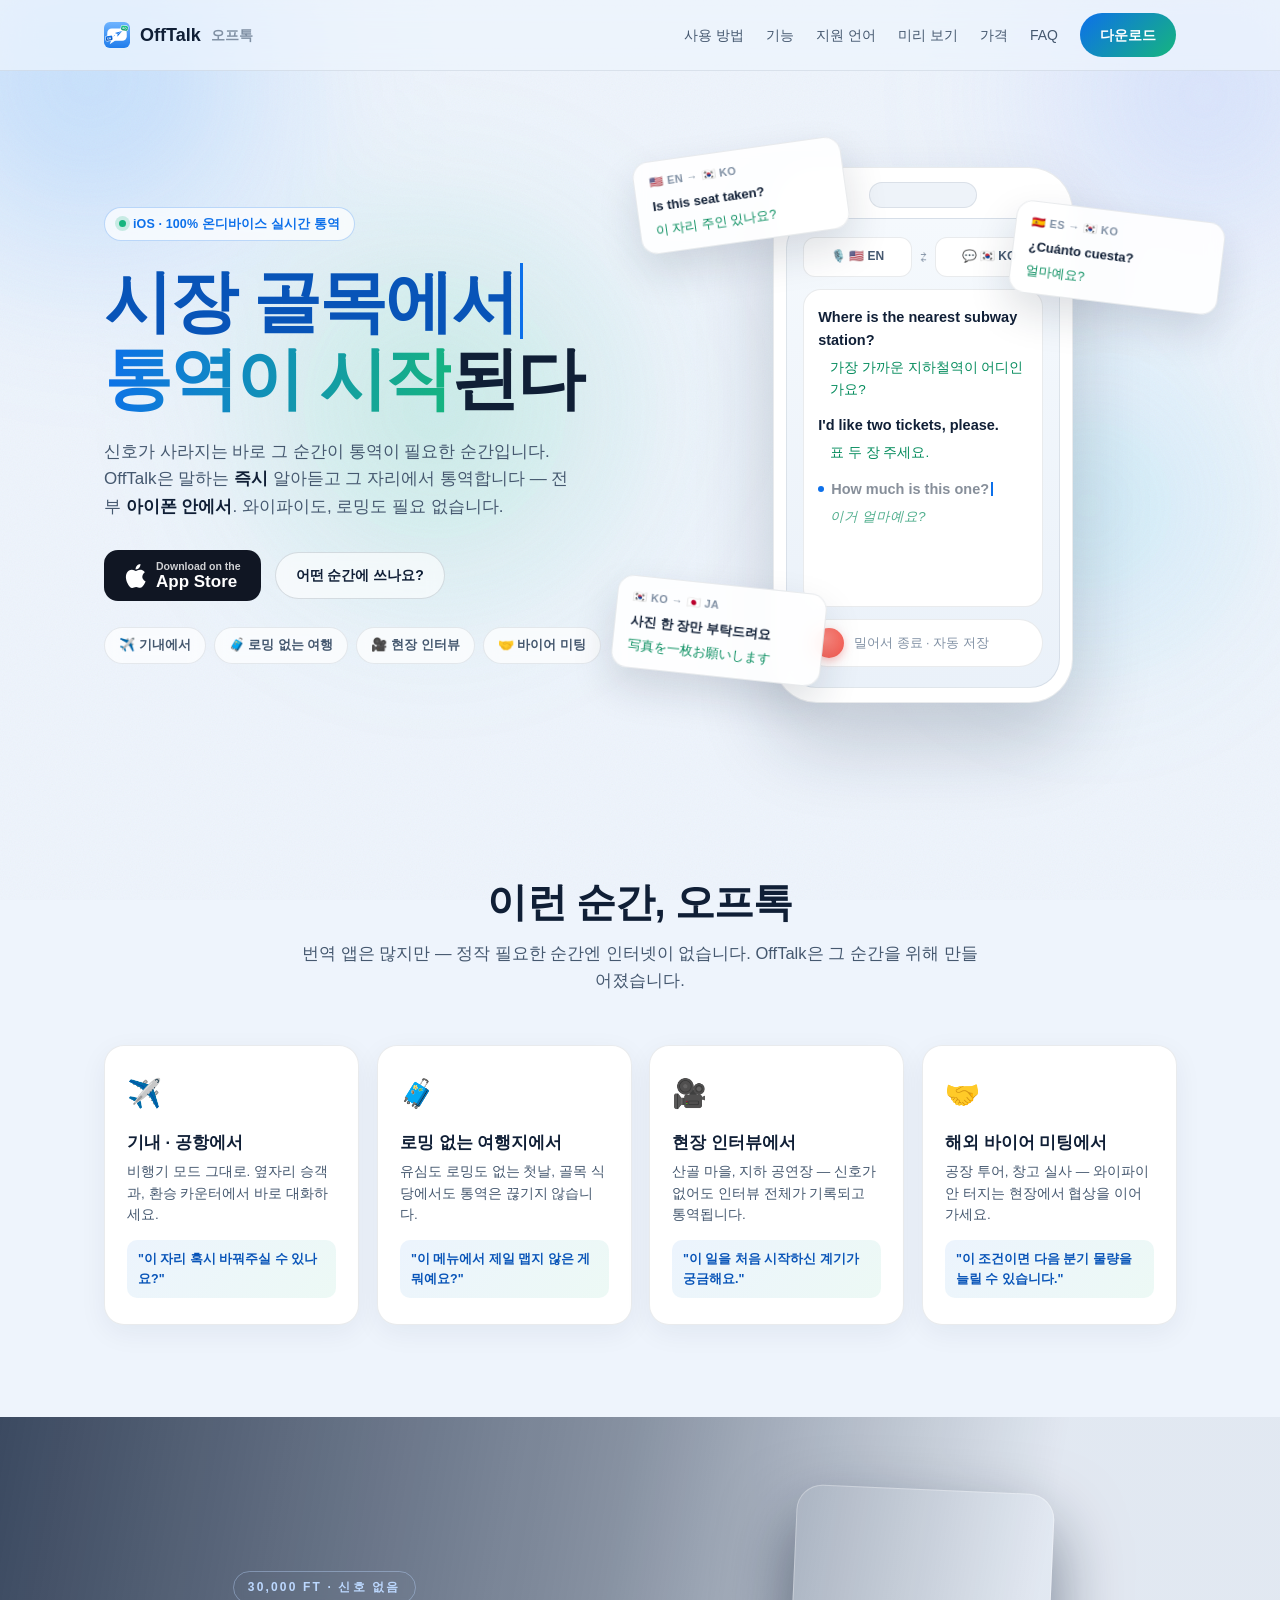
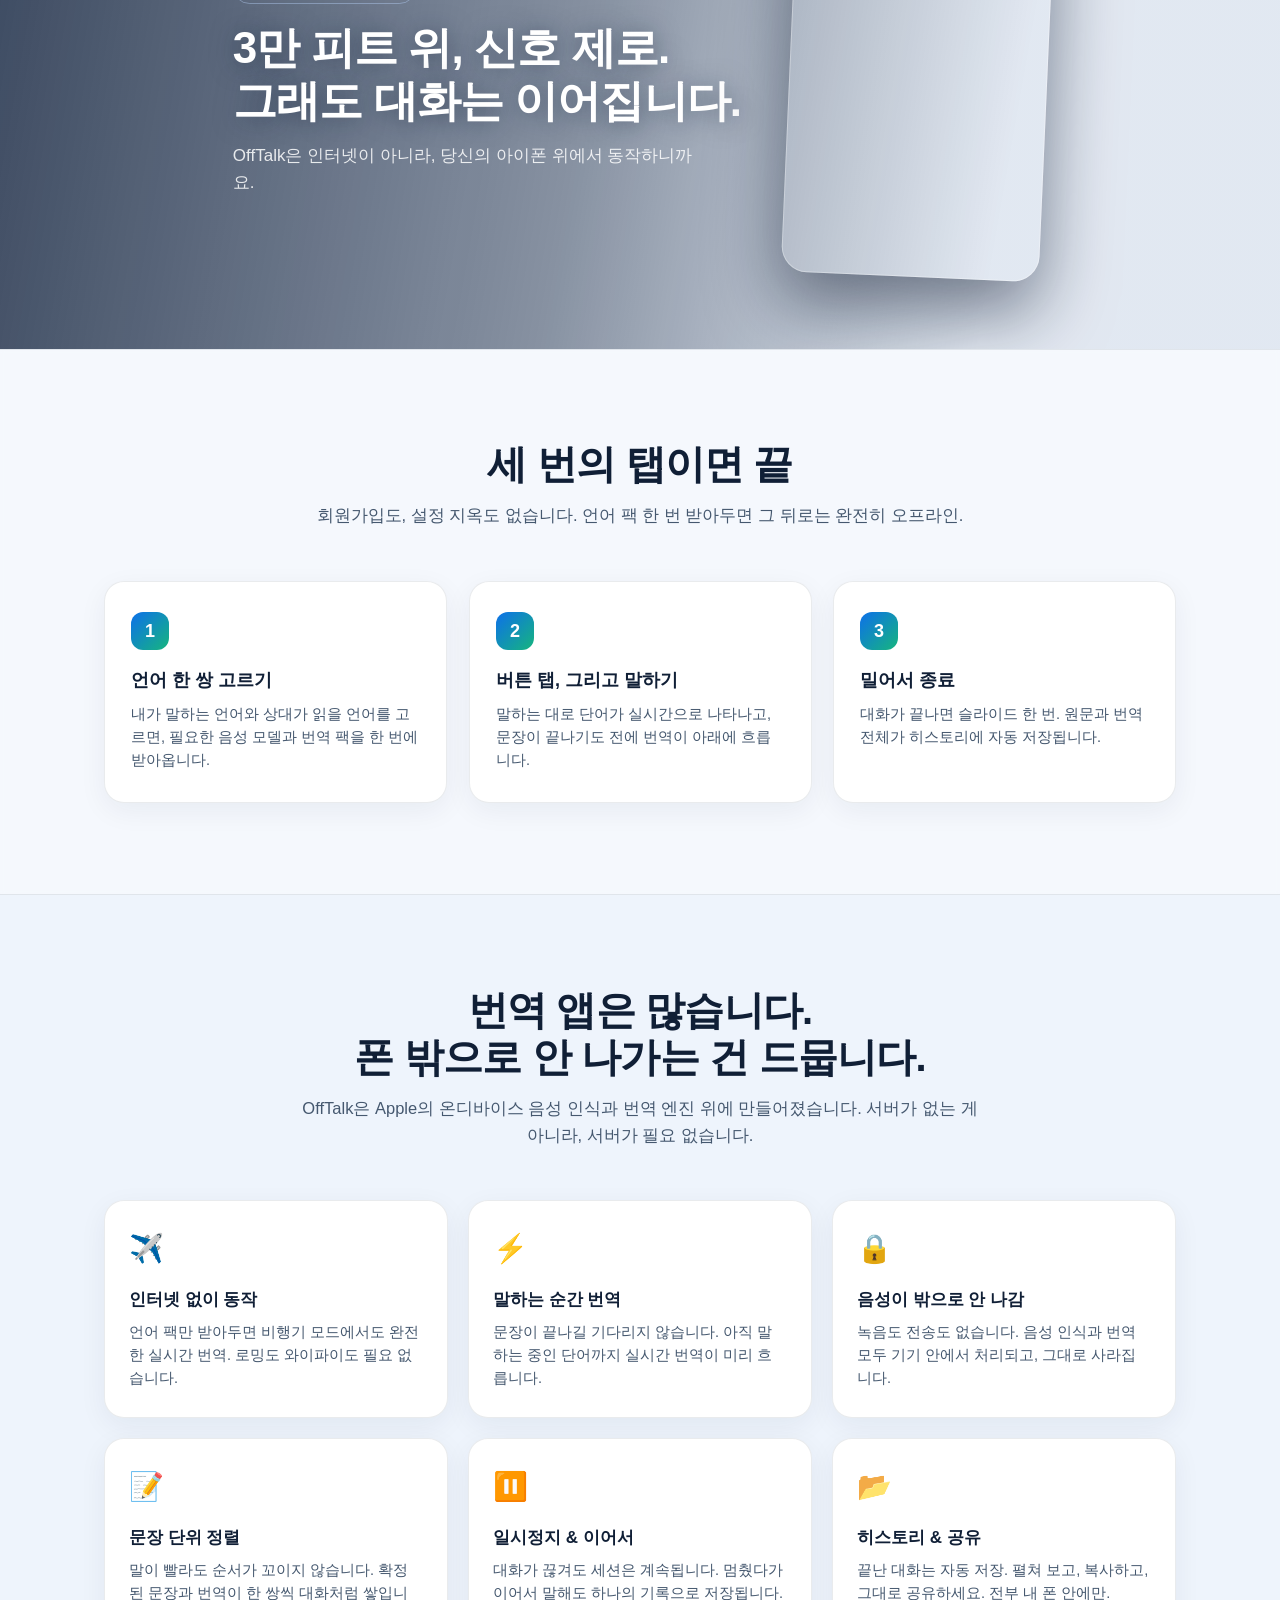
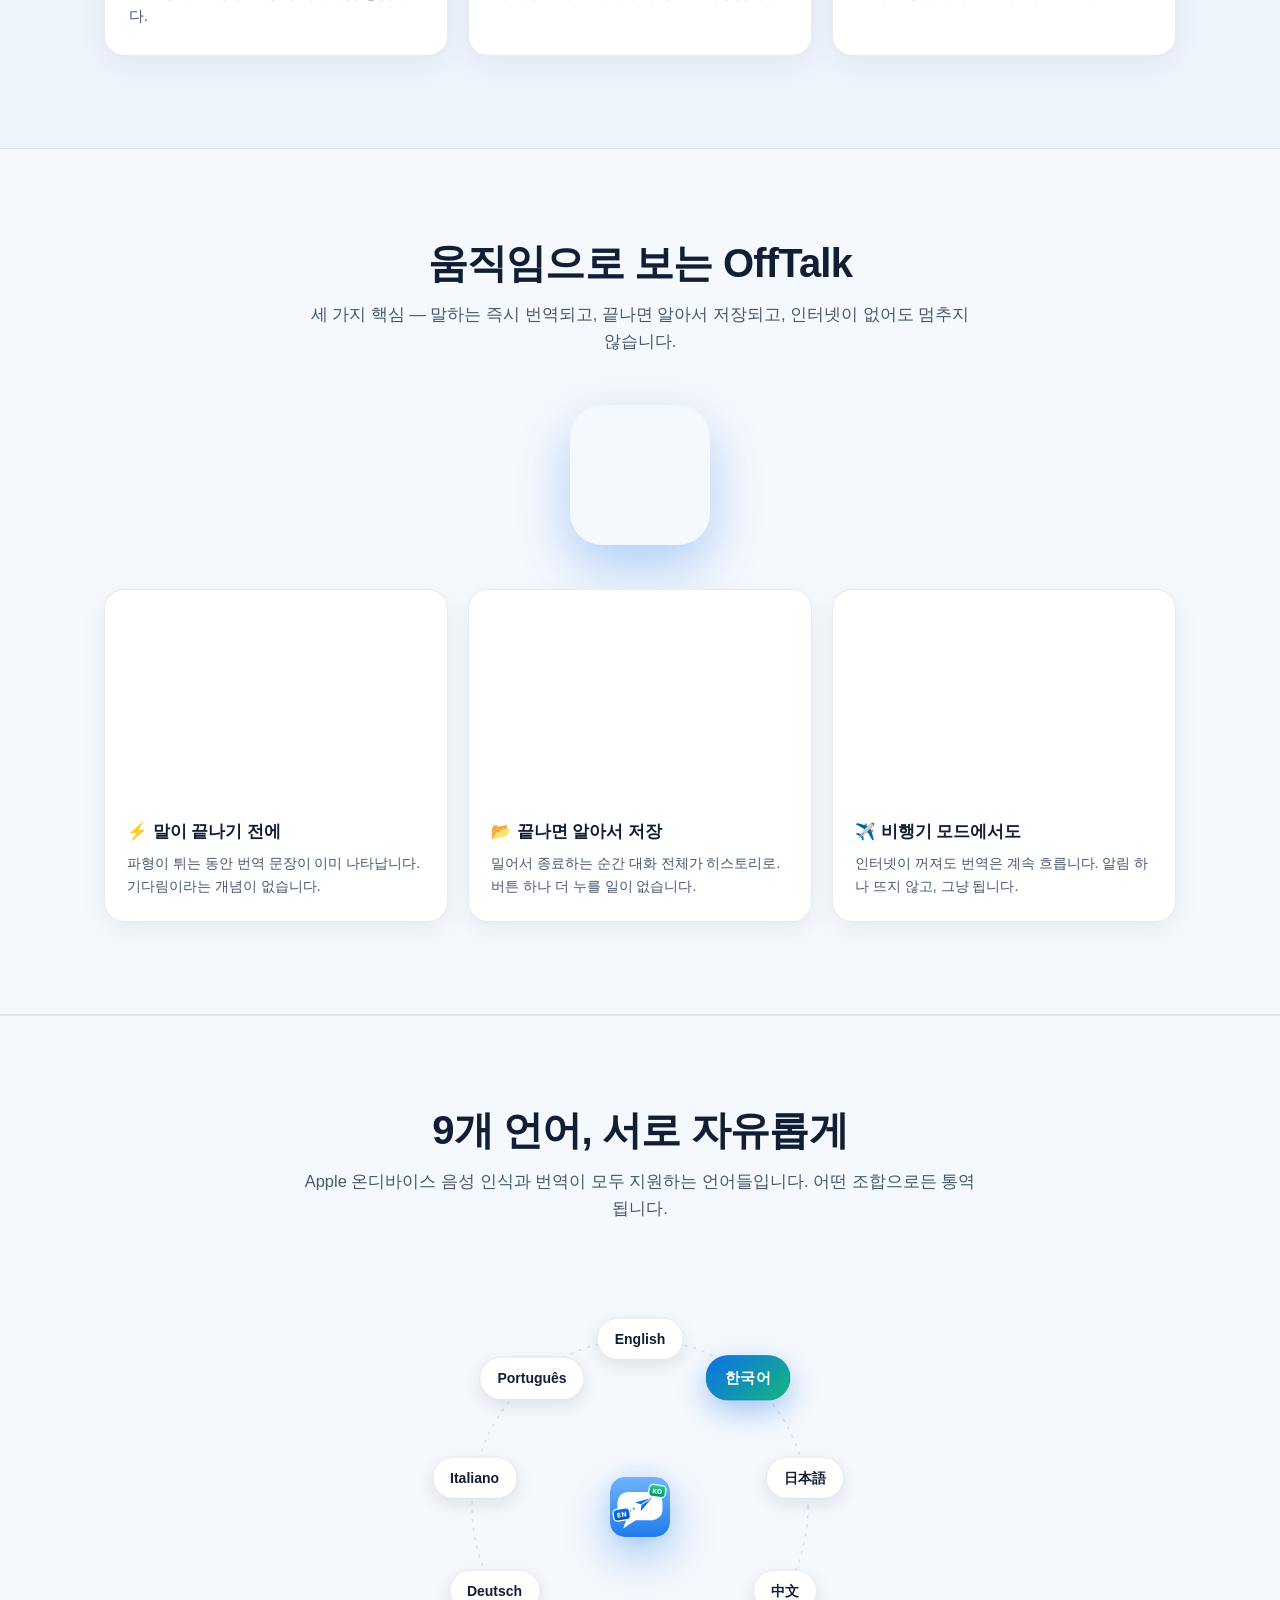
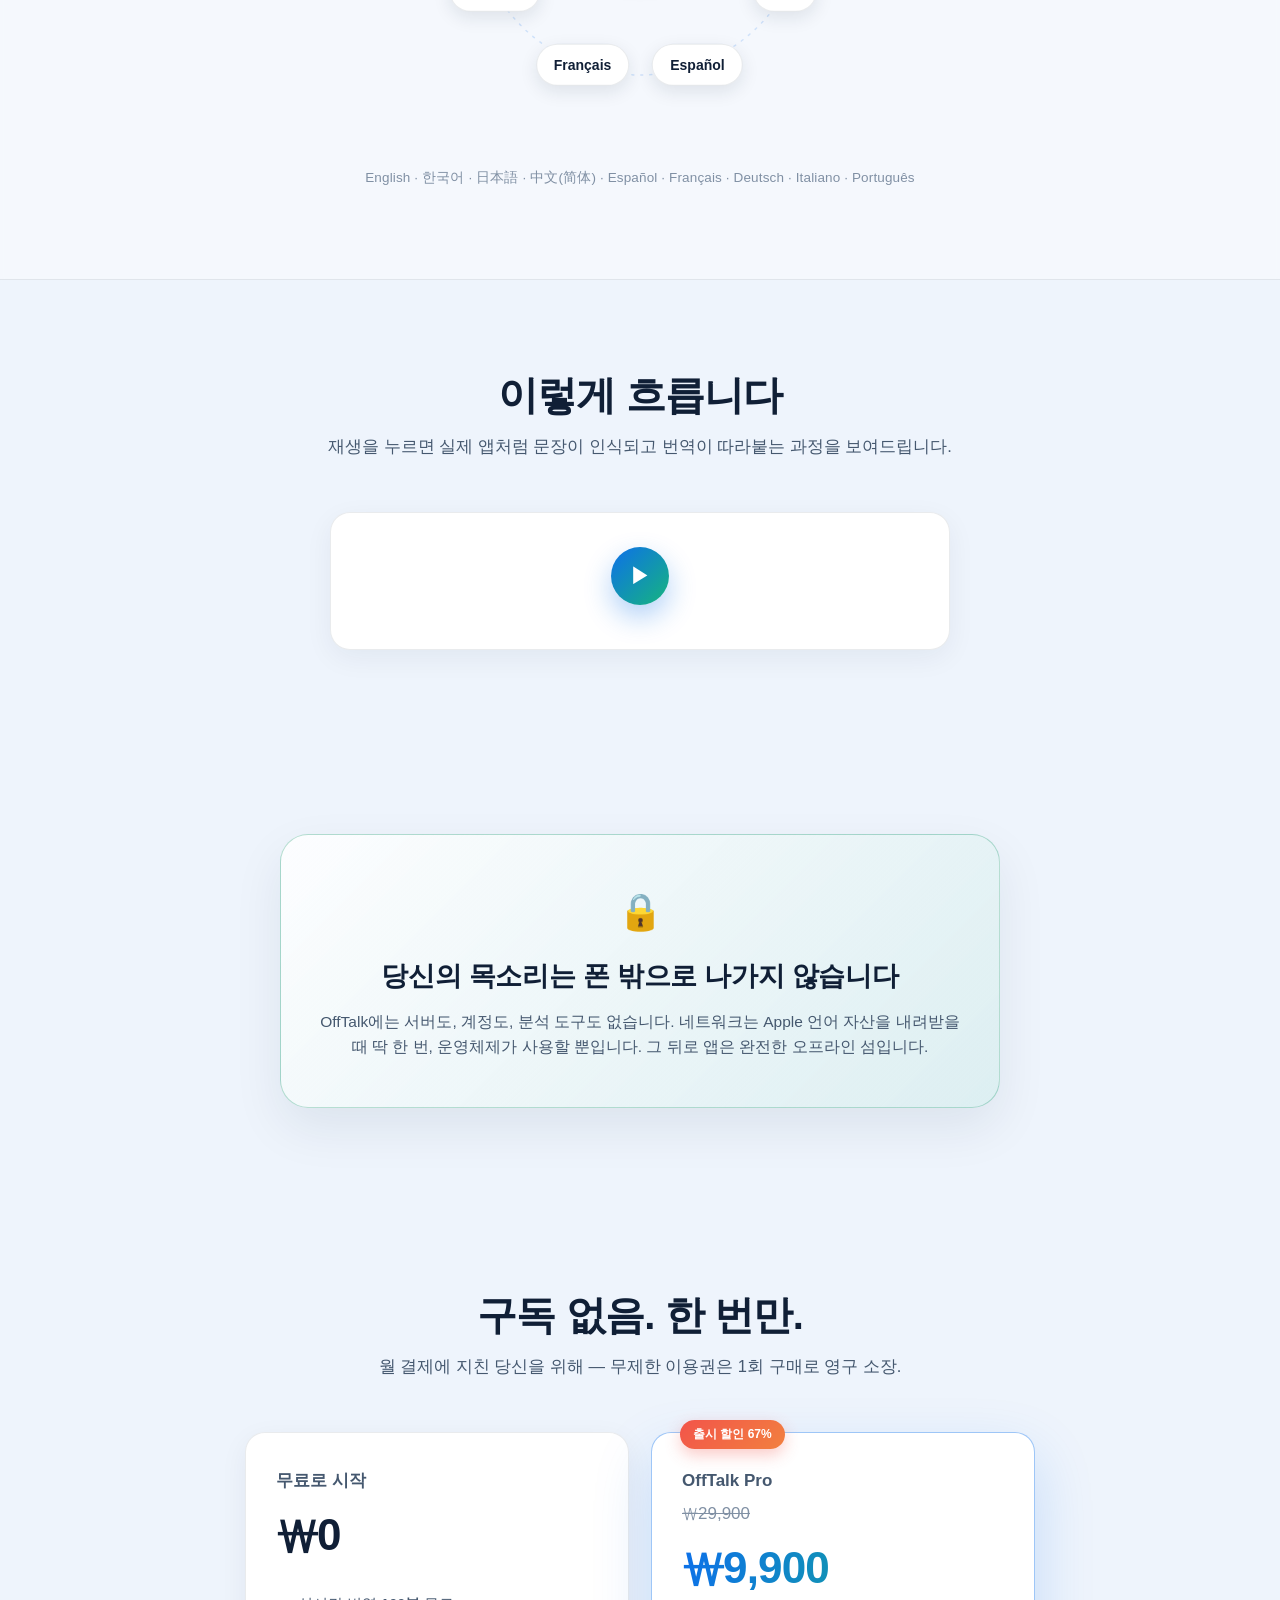
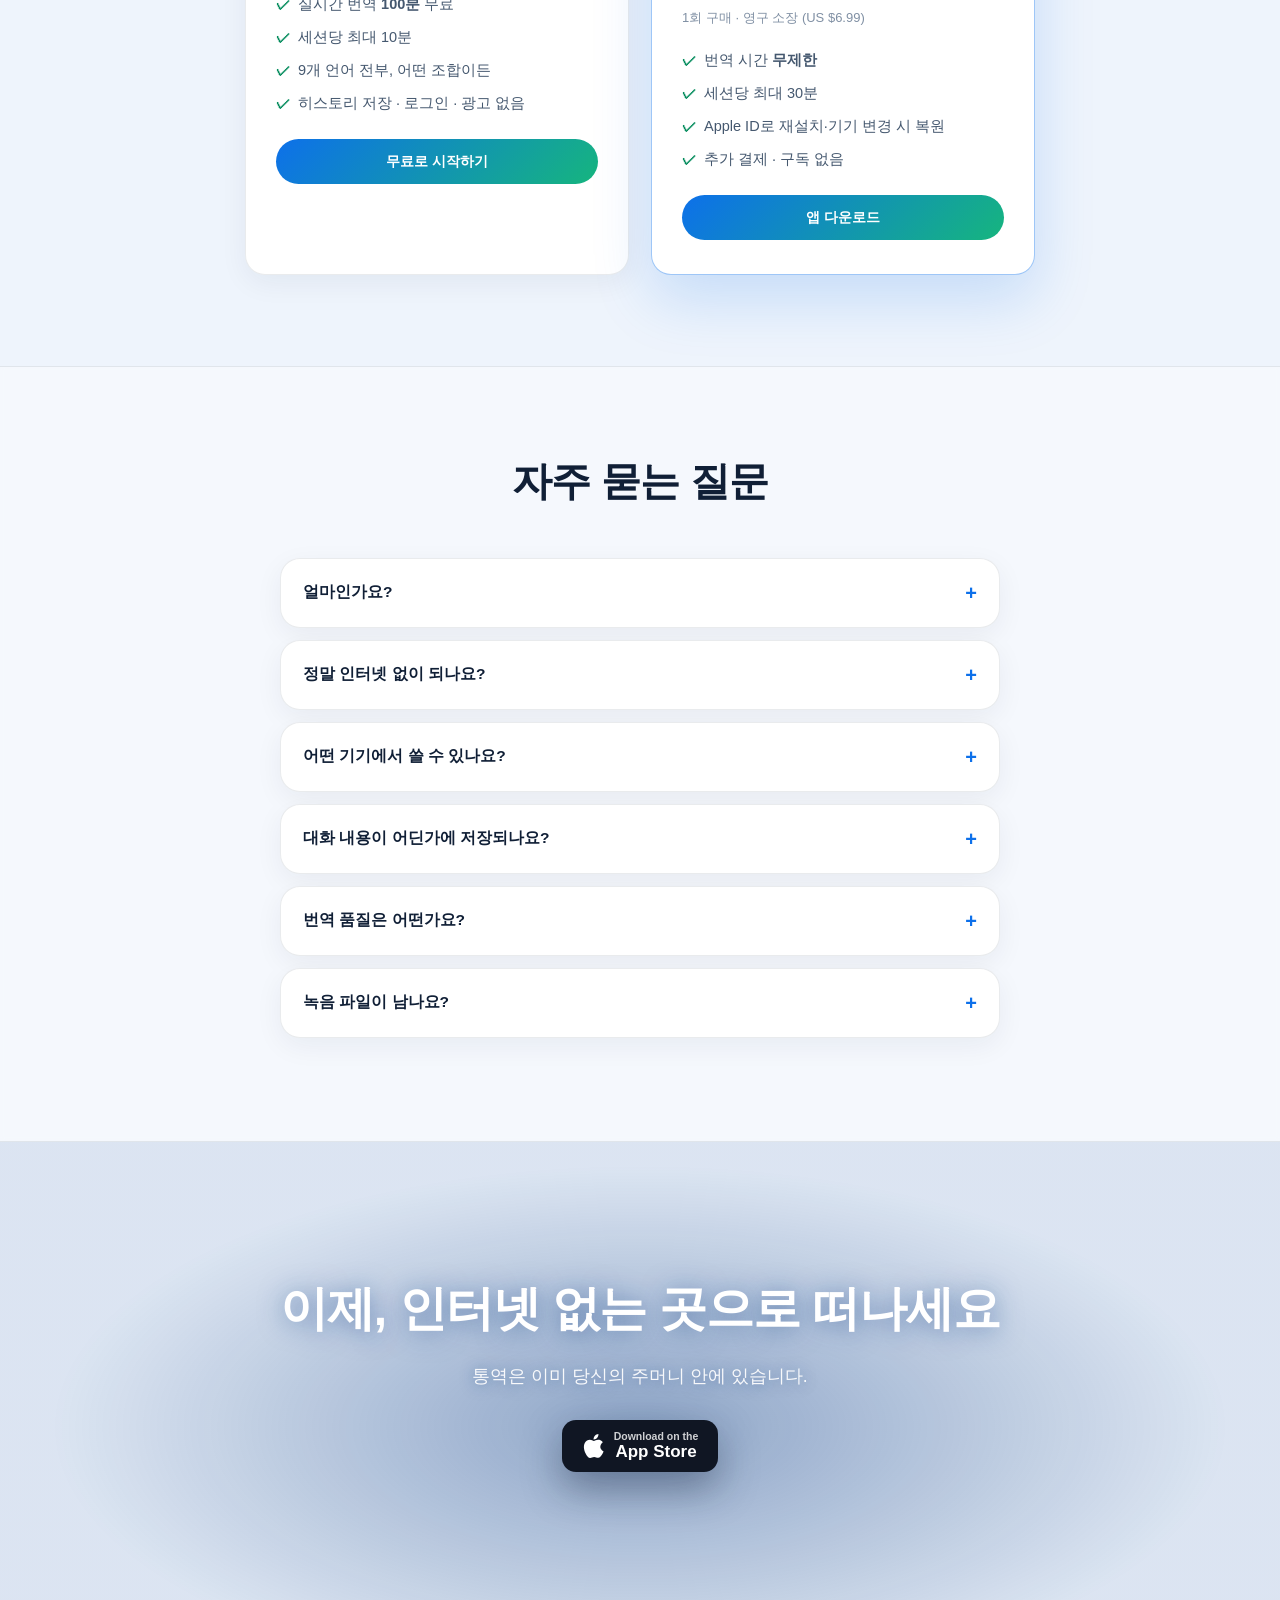
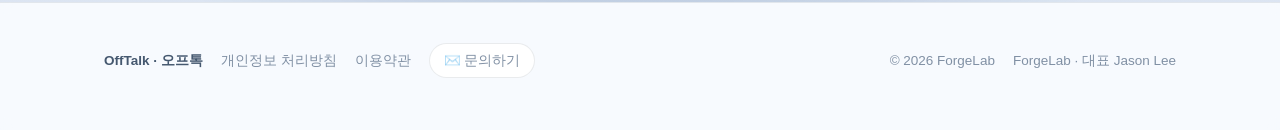
==== commit a4b7b57f: "Rebuild language section: connection orbit + site-wide polish pass Language orbit — the 'crude Lotti" ====
--- a/docs/index.html
+++ b/docs/index.html
@@ -8,8 +8,15 @@
 <meta property="og:title" content="OffTalk 오프톡 — 인터넷이 없는 곳에서, 통역이 시작된다" />
 <meta property="og:description" content="비행기 안에서도, 로밍 없는 여행지에서도. 100% 온디바이스 실시간 통역 — 당신의 목소리는 폰 밖으로 나가지 않습니다." />
 <meta property="og:type" content="website" />
+<meta property="og:image" content="https://jsonpassion.github.io/offtalk-site/assets/img/og.jpg" />
+<meta property="og:image:width" content="1200" />
+<meta property="og:image:height" content="630" />
+<meta property="og:image:type" content="image/jpeg" />
+<meta property="og:url" content="https://jsonpassion.github.io/offtalk-site/" />
+<meta name="twitter:card" content="summary_large_image" />
+<meta name="twitter:image" content="https://jsonpassion.github.io/offtalk-site/assets/img/og.jpg" />
 <link rel="icon" href="data:image/svg+xml,%3Csvg%20xmlns%3D%22http%3A%2F%2Fwww.w3.org%2F2000%2Fsvg%22%20viewBox%3D%220%200%2064%2064%22%3E%3Cdefs%3E%3ClinearGradient%20id%3D%22otfsky%22%20x1%3D%220%22%20y1%3D%220%22%20x2%3D%220%22%20y2%3D%221%22%3E%3Cstop%20offset%3D%220%22%20stop-color%3D%22%236FB4FF%22%2F%3E%3Cstop%20offset%3D%221%22%20stop-color%3D%22%231F7CEB%22%2F%3E%3C%2FlinearGradient%3E%3ClinearGradient%20id%3D%22otfen%22%20x1%3D%220%22%20y1%3D%220%22%20x2%3D%220%22%20y2%3D%221%22%3E%3Cstop%20offset%3D%220%22%20stop-color%3D%22%230D70EA%22%2F%3E%3Cstop%20offset%3D%221%22%20stop-color%3D%22%230854B8%22%2F%3E%3C%2FlinearGradient%3E%3ClinearGradient%20id%3D%22otfko%22%20x1%3D%220%22%20y1%3D%220%22%20x2%3D%220%22%20y2%3D%221%22%3E%3Cstop%20offset%3D%220%22%20stop-color%3D%22%2322CC8E%22%2F%3E%3Cstop%20offset%3D%221%22%20stop-color%3D%22%23049068%22%2F%3E%3C%2FlinearGradient%3E%3C%2Fdefs%3E%3Crect%20width%3D%2264%22%20height%3D%2264%22%20rx%3D%2214.3%22%20fill%3D%22url%28%23otfsky%29%22%2F%3E%3Cpath%20d%3D%22M18%2044%20L14%2055%20L29%2045%20Z%22%20fill%3D%22%23fff%22%2F%3E%3Crect%20x%3D%228%22%20y%3D%2216%22%20width%3D%2248%22%20height%3D%2230%22%20rx%3D%2211%22%20fill%3D%22%23fff%22%2F%3E%3Cpath%20d%3D%22M17%2038.5%20Q23%2036%2028%2031.5%22%20fill%3D%22none%22%20stroke%3D%22%230D70EA%22%20stroke-width%3D%222%22%20stroke-linecap%3D%22round%22%20stroke-dasharray%3D%220.5%204.2%22%20opacity%3D%22.8%22%2F%3E%3Cg%20transform%3D%22translate%2836.5%2C27.5%29%20rotate%28-33%29%22%3E%3Cpath%20d%3D%22M10%200%20L-8%205.6%20L-3.5%200%20L-8%20-5.6%20Z%22%20fill%3D%22%230D70EA%22%2F%3E%3Cpath%20d%3D%22M10%200%20L-3.5%200%22%20stroke%3D%22%23BAD9FA%22%20stroke-width%3D%221.4%22%20stroke-linecap%3D%22round%22%2F%3E%3C%2Fg%3E%3Cg%20transform%3D%22translate%2812.5%2C40%29%20rotate%28-9%29%22%3E%3Crect%20x%3D%22-9.55%22%20y%3D%22-7.05%22%20width%3D%2219.1%22%20height%3D%2214.1%22%20rx%3D%224.6%22%20fill%3D%22%23fff%22%2F%3E%3Crect%20x%3D%22-8.25%22%20y%3D%22-5.75%22%20width%3D%2216.5%22%20height%3D%2211.5%22%20rx%3D%223.4%22%20fill%3D%22url%28%23otfen%29%22%2F%3E%3Ctext%20x%3D%220%22%20y%3D%220.6%22%20text-anchor%3D%22middle%22%20dominant-baseline%3D%22central%22%20font-family%3D%22system-ui%2C-apple-system%2C%27Segoe%20UI%27%2Csans-serif%22%20font-weight%3D%22800%22%20font-size%3D%226.8%22%20fill%3D%22%23fff%22%3EEN%3C%2Ftext%3E%3C%2Fg%3E%3Cg%20transform%3D%22translate%2850.5%2C15%29%20rotate%288%29%22%3E%3Crect%20x%3D%22-9.55%22%20y%3D%22-7.05%22%20width%3D%2219.1%22%20height%3D%2214.1%22%20rx%3D%224.6%22%20fill%3D%22%23fff%22%2F%3E%3Crect%20x%3D%22-8.25%22%20y%3D%22-5.75%22%20width%3D%2216.5%22%20height%3D%2211.5%22%20rx%3D%223.4%22%20fill%3D%22url%28%23otfko%29%22%2F%3E%3Ctext%20x%3D%220%22%20y%3D%220.6%22%20text-anchor%3D%22middle%22%20dominant-baseline%3D%22central%22%20font-family%3D%22system-ui%2C-apple-system%2C%27Segoe%20UI%27%2Csans-serif%22%20font-weight%3D%22800%22%20font-size%3D%226.8%22%20fill%3D%22%23fff%22%3EKO%3C%2Ftext%3E%3C%2Fg%3E%3C%2Fsvg%3E" />
-<link rel="stylesheet" href="styles.css" />
+<link rel="stylesheet" href="styles.css?v=236d2304" />
 </head>
 <body>
 
@@ -242,7 +249,7 @@
       <h2>움직임으로 보는 OffTalk</h2>
       <p>세 가지 핵심 — 말하는 즉시 번역되고, 끝나면 알아서 저장되고, 인터넷이 없어도 멈추지 않습니다.</p>
     </div>
-    <div class="brand-anim" data-reveal="zoom" data-lottie="assets/lottie/icon.json?v=1" aria-label="OffTalk 앱 아이콘 애니메이션"></div>
+    <div class="brand-anim" data-reveal="zoom" data-lottie="assets/lottie/icon.json?v=2" aria-label="OffTalk 앱 아이콘 애니메이션"></div>
     <div class="lottie-grid">
       <div class="lottie-card" data-reveal="rise" style="--i:0">
         <div class="lottie-box" data-lottie="assets/lottie/live.json?v=2" aria-label="실시간 번역 애니메이션"></div>
@@ -270,32 +277,29 @@
       <h2>9개 언어, 서로 자유롭게</h2>
       <p>Apple 온디바이스 음성 인식과 번역이 모두 지원하는 언어들입니다. 어떤 조합으로든 통역됩니다.</p>
     </div>
-    <div class="lang-orbit" data-reveal="zoom" aria-label="9개 언어가 서로 연결되어 통역되는 애니메이션">
-      <div class="orbit-stage">
-        <div class="orbit-ring ring-a" aria-hidden="true"></div>
-        <div class="orbit-ring ring-b" aria-hidden="true"></div>
+    <div class="lang-orbit" data-reveal="zoom" role="img"
+         aria-label="9개 언어 사이를 종이비행기가 오가며 어떤 조합으로든 통역되는 모습">
+      <div class="orbit-stage" id="orbitStage">
+        <svg class="orbit-svg" viewBox="0 0 460 460" aria-hidden="true">
+          <defs id="orbitDefs"></defs>
+          <circle class="orbit-guide" cx="230" cy="230" r="168" />
+          <g id="orbitArcs"></g>
+          <g id="orbitPlanes"></g>
+        </svg>
         <div class="orbit-core" aria-hidden="true">
-          <svg width="58" height="58" xmlns="http://www.w3.org/2000/svg" viewBox="0 0 64 64"><defs><linearGradient id="otcsky" x1="0" y1="0" x2="0" y2="1"><stop offset="0" stop-color="#6FB4FF"/><stop offset="1" stop-color="#1F7CEB"/></linearGradient><linearGradient id="otcen" x1="0" y1="0" x2="0" y2="1"><stop offset="0" stop-color="#0D70EA"/><stop offset="1" stop-color="#0854B8"/></linearGradient><linearGradient id="otcko" x1="0" y1="0" x2="0" y2="1"><stop offset="0" stop-color="#22CC8E"/><stop offset="1" stop-color="#049068"/></linearGradient></defs><rect width="64" height="64" rx="14.3" fill="url(#otcsky)"/><path d="M18 44 L14 55 L29 45 Z" fill="#fff"/><rect x="8" y="16" width="48" height="30" rx="11" fill="#fff"/><path d="M17 38.5 Q23 36 28 31.5" fill="none" stroke="#0D70EA" stroke-width="2" stroke-linecap="round" stroke-dasharray="0.5 4.2" opacity=".8"/><g transform="translate(36.5,27.5) rotate(-33)"><path d="M10 0 L-8 5.6 L-3.5 0 L-8 -5.6 Z" fill="#0D70EA"/><path d="M10 0 L-3.5 0" stroke="#BAD9FA" stroke-width="1.4" stroke-linecap="round"/></g><g transform="translate(12.5,40) rotate(-9)"><rect x="-9.55" y="-7.05" width="19.1" height="14.1" rx="4.6" fill="#fff"/><rect x="-8.25" y="-5.75" width="16.5" height="11.5" rx="3.4" fill="url(#otcen)"/><text x="0" y="0.6" text-anchor="middle" dominant-baseline="central" font-family="system-ui,-apple-system,'Segoe UI',sans-serif" font-weight="800" font-size="6.8" fill="#fff">EN</text></g><g transform="translate(50.5,15) rotate(8)"><rect x="-9.55" y="-7.05" width="19.1" height="14.1" rx="4.6" fill="#fff"/><rect x="-8.25" y="-5.75" width="16.5" height="11.5" rx="3.4" fill="url(#otcko)"/><text x="0" y="0.6" text-anchor="middle" dominant-baseline="central" font-family="system-ui,-apple-system,'Segoe UI',sans-serif" font-weight="800" font-size="6.8" fill="#fff">KO</text></g></svg>
+          <svg width="60" height="60" xmlns="http://www.w3.org/2000/svg" viewBox="0 0 64 64"><defs><linearGradient id="otcsky" x1="0" y1="0" x2="0" y2="1"><stop offset="0" stop-color="#6FB4FF"/><stop offset="1" stop-color="#1F7CEB"/></linearGradient><linearGradient id="otcen" x1="0" y1="0" x2="0" y2="1"><stop offset="0" stop-color="#0D70EA"/><stop offset="1" stop-color="#0854B8"/></linearGradient><linearGradient id="otcko" x1="0" y1="0" x2="0" y2="1"><stop offset="0" stop-color="#22CC8E"/><stop offset="1" stop-color="#049068"/></linearGradient></defs><rect width="64" height="64" rx="14.3" fill="url(#otcsky)"/><path d="M18 44 L14 55 L29 45 Z" fill="#fff"/><rect x="8" y="16" width="48" height="30" rx="11" fill="#fff"/><path d="M17 38.5 Q23 36 28 31.5" fill="none" stroke="#0D70EA" stroke-width="2" stroke-linecap="round" stroke-dasharray="0.5 4.2" opacity=".8"/><g transform="translate(36.5,27.5) rotate(-33)"><path d="M10 0 L-8 5.6 L-3.5 0 L-8 -5.6 Z" fill="#0D70EA"/><path d="M10 0 L-3.5 0" stroke="#BAD9FA" stroke-width="1.4" stroke-linecap="round"/></g><g transform="translate(12.5,40) rotate(-9)"><rect x="-9.55" y="-7.05" width="19.1" height="14.1" rx="4.6" fill="#fff"/><rect x="-8.25" y="-5.75" width="16.5" height="11.5" rx="3.4" fill="url(#otcen)"/><text x="0" y="0.6" text-anchor="middle" dominant-baseline="central" font-family="system-ui,-apple-system,'Segoe UI',sans-serif" font-weight="800" font-size="6.8" fill="#fff">EN</text></g><g transform="translate(50.5,15) rotate(8)"><rect x="-9.55" y="-7.05" width="19.1" height="14.1" rx="4.6" fill="#fff"/><rect x="-8.25" y="-5.75" width="16.5" height="11.5" rx="3.4" fill="url(#otcko)"/><text x="0" y="0.6" text-anchor="middle" dominant-baseline="central" font-family="system-ui,-apple-system,'Segoe UI',sans-serif" font-weight="800" font-size="6.8" fill="#fff">KO</text></g></svg>
         </div>
-        <div class="orbit-spin outer">
-          <span class="lang-chip" style="--a:0deg"><i>English</i></span>
-          <span class="lang-chip" style="--a:72deg"><i>日本語</i></span>
-          <span class="lang-chip" style="--a:144deg"><i>Español</i></span>
-          <span class="lang-chip" style="--a:216deg"><i>Deutsch</i></span>
-          <span class="lang-chip" style="--a:288deg"><i>Português</i></span>
+        <div class="orbit-chips" id="orbitChips">
+          <span class="lang-chip"><i>English</i></span>
+          <span class="lang-chip"><i>한국어</i></span>
+          <span class="lang-chip"><i>日本語</i></span>
+          <span class="lang-chip"><i>中文</i></span>
+          <span class="lang-chip"><i>Español</i></span>
+          <span class="lang-chip"><i>Français</i></span>
+          <span class="lang-chip"><i>Deutsch</i></span>
+          <span class="lang-chip"><i>Italiano</i></span>
+          <span class="lang-chip"><i>Português</i></span>
         </div>
-        <div class="orbit-spin inner">
-          <span class="lang-chip" style="--a:45deg"><i>한국어</i></span>
-          <span class="lang-chip" style="--a:135deg"><i>中文</i></span>
-          <span class="lang-chip" style="--a:225deg"><i>Français</i></span>
-          <span class="lang-chip" style="--a:315deg"><i>Italiano</i></span>
-        </div>
-        <span class="orbit-plane p1" aria-hidden="true">
-          <svg width="22" height="22" viewBox="-11 -11 22 22"><path d="M9 0 L-7 5 L-3.2 0 L-7 -5 Z" fill="#0d70ea"/><path d="M9 0 L-3.2 0" stroke="#bcd8ff" stroke-width="1.2" stroke-linecap="round"/></svg>
-        </span>
-        <span class="orbit-plane p2" aria-hidden="true">
-          <svg width="22" height="22" viewBox="-11 -11 22 22"><path d="M9 0 L-7 5 L-3.2 0 L-7 -5 Z" fill="#058c5d"/><path d="M9 0 L-3.2 0" stroke="#b8ecd8" stroke-width="1.2" stroke-linecap="round"/></svg>
-        </span>
       </div>
     </div>
     <p class="lang-list">English · 한국어 · 日本語 · 中文(简体) · Español · Français · Deutsch · Italiano · Português</p>
@@ -449,6 +453,115 @@
 })();
 </script>
 <script>
+/* Language orbit — any two languages connect: a plane flies the arc,
+   the phrase turns from blue (source) to mint (translated) on arrival. */
+(function () {
+  var stage = document.getElementById('orbitStage');
+  if (!stage) return;
+  var chips = [].slice.call(document.querySelectorAll('#orbitChips .lang-chip'));
+  var arcs = document.getElementById('orbitArcs');
+  var planes = document.getElementById('orbitPlanes');
+  var defs = document.getElementById('orbitDefs');
+  var SVGNS = 'http://www.w3.org/2000/svg';
+  var CX = 230, CY = 230, R = 168;
+  var pts = [];
+  var uid = 0;
+
+  // Place the chips evenly on the circle; remember each anchor point.
+  chips.forEach(function (chip, i) {
+    var a = (-90 + i * (360 / chips.length)) * Math.PI / 180;
+    var x = CX + R * Math.cos(a), y = CY + R * Math.sin(a);
+    chip.style.left = (x / 460 * 100) + '%';
+    chip.style.top = (y / 460 * 100) + '%';
+    pts.push({ x: x, y: y, el: chip });
+  });
+
+  if (window.matchMedia('(prefers-reduced-motion: reduce)').matches) return;
+
+  function arcPath(a, b) {
+    var mx = (a.x + b.x) / 2, my = (a.y + b.y) / 2;
+    // Bow the arc in toward the centre so every route reads through the app.
+    var cx = mx + (CX - mx) * 0.55, cy = my + (CY - my) * 0.55;
+    return 'M' + a.x + ',' + a.y + ' Q' + cx + ',' + cy + ' ' + b.x + ',' + b.y;
+  }
+
+  function flight() {
+    var i = Math.floor(Math.random() * pts.length);
+    var j = Math.floor(Math.random() * (pts.length - 1));
+    if (j >= i) j++;
+    var from = pts[i], to = pts[j];
+    var id = 'oarc' + (uid++);
+
+    // Source→destination gradient: travel-blue turning into fresh mint.
+    var grad = document.createElementNS(SVGNS, 'linearGradient');
+    grad.setAttribute('id', id);
+    grad.setAttribute('gradientUnits', 'userSpaceOnUse');
+    grad.setAttribute('x1', from.x); grad.setAttribute('y1', from.y);
+    grad.setAttribute('x2', to.x); grad.setAttribute('y2', to.y);
+    grad.innerHTML = '<stop offset="0" stop-color="#0d70ea"/><stop offset="1" stop-color="#16b57e"/>';
+    defs.appendChild(grad);
+
+    var path = document.createElementNS(SVGNS, 'path');
+    path.setAttribute('d', arcPath(from, to));
+    path.setAttribute('class', 'orbit-arc');
+    path.setAttribute('stroke', 'url(#' + id + ')');
+    arcs.appendChild(path);
+
+    var plane = document.createElementNS(SVGNS, 'g');
+    plane.setAttribute('class', 'orbit-plane');
+    plane.innerHTML = '<path d="M8 0 L-6.5 4.6 L-2.9 0 L-6.5 -4.6 Z" fill="#0d70ea"/>' +
+                      '<path d="M8 0 L-2.9 0" stroke="#cfe3fb" stroke-width="1.1" stroke-linecap="round"/>';
+    planes.appendChild(plane);
+
+    var len = path.getTotalLength();
+    path.style.strokeDasharray = len;
+    path.style.strokeDashoffset = len;
+
+    from.el.classList.add('sending');
+    var DUR = 1500, t0 = null;
+
+    function step(ts) {
+      if (t0 === null) t0 = ts;
+      var t = Math.min((ts - t0) / DUR, 1);
+      var e = t < 0.5 ? 2 * t * t : 1 - Math.pow(-2 * t + 2, 2) / 2; // easeInOutQuad
+      path.style.strokeDashoffset = len * (1 - e);
+      var p = path.getPointAtLength(len * e);
+      var q = path.getPointAtLength(Math.min(len * e + 1, len));
+      var ang = Math.atan2(q.y - p.y, q.x - p.x) * 180 / Math.PI;
+      plane.setAttribute('transform', 'translate(' + p.x + ',' + p.y + ') rotate(' + ang + ')');
+      plane.style.opacity = t < 0.08 ? t / 0.08 : (t > 0.92 ? (1 - t) / 0.08 : 1);
+      if (t < 1) return requestAnimationFrame(step);
+
+      from.el.classList.remove('sending');
+      to.el.classList.add('lit');
+      plane.remove();
+      path.style.transition = 'opacity .5s ease';
+      path.style.opacity = '0';
+      setTimeout(function () {
+        path.remove(); grad.remove(); to.el.classList.remove('lit');
+      }, 700);
+    }
+    requestAnimationFrame(step);
+  }
+
+  // Only fly while the section is actually on screen.
+  var running = false, timer = null;
+  function loop() {
+    // rAF is frozen in a background tab, so a flight started while hidden
+    // would never finish — and never clean up its arc/plane. Skip instead.
+    if (!document.hidden) flight();
+    timer = setTimeout(loop, 1250 + Math.random() * 700);
+  }
+  new IntersectionObserver(function (entries) {
+    entries.forEach(function (en) {
+      if (en.isIntersecting && !running) { running = true; loop(); }
+      else if (!en.isIntersecting && running) { running = false; clearTimeout(timer); }
+    });
+  }, { threshold: 0.25 }).observe(stage);
+})();
+</script>
+
+<script>
 /* Ambient videos — only play while on screen */
 (function () {
   var vids = document.querySelectorAll('.cine-video, .cine-portrait-video, .skyband-video');
--- a/docs/styles.css
+++ b/docs/styles.css
@@ -289,62 +289,57 @@
 .lottie-card h3 { font-size: 16.5px; margin-bottom: 8px; }
 .lottie-card p { font-size: 14px; color: var(--body); }
 
-/* Languages orbit — DOM/CSS, real typography */
-.lang-orbit { display: flex; justify-content: center; padding: 8px 0 20px; }
+/* Languages orbit — chips hold still, the connections move.
+   A plane flies any random pair; the arc runs blue→mint and the
+   destination chip lights up: "any combination translates". */
+.lang-orbit { display: flex; justify-content: center; padding: 4px 0 24px; }
 .orbit-stage { position: relative; width: 460px; height: 460px; }
-.orbit-ring { position: absolute; border-radius: 50%; border: 1.5px dashed rgba(13,112,234,.28); }
-.ring-a { inset: 40px; }
-.ring-b { inset: 112px; }
+.orbit-svg { position: absolute; inset: 0; width: 100%; height: 100%; overflow: visible; }
+.orbit-guide { fill: none; stroke: rgba(13,112,234,.16); stroke-width: 1.5; stroke-dasharray: 2 7; stroke-linecap: round; }
+.orbit-arc { fill: none; stroke-width: 2.6; stroke-linecap: round; opacity: .95; }
+
 .orbit-core {
   position: absolute; left: 50%; top: 50%; transform: translate(-50%,-50%);
-  line-height: 0; border-radius: 14px; box-shadow: 0 16px 38px rgba(13,112,234,.35);
-}
-.orbit-core svg { display: block; }
-@keyframes orbitspin { from { transform: rotate(0deg); } to { transform: rotate(360deg); } }
-.orbit-spin { position: absolute; inset: 0; animation: orbitspin 56s linear infinite; }
-.orbit-spin.inner { animation-duration: 40s; animation-direction: reverse; }
+  line-height: 0; border-radius: 15px;
+  box-shadow: 0 18px 44px rgba(13,112,234,.34);
+}
+.orbit-core::after {
+  content: ""; position: absolute; inset: -18px; border-radius: 50%; z-index: -1;
+  background: radial-gradient(circle, rgba(13,112,234,.14), transparent 70%);
+}
+.orbit-core svg { display: block; border-radius: 15px; }
+
+.orbit-chips { position: absolute; inset: 0; }
 .lang-chip {
-  position: absolute; left: 50%; top: 50%; width: 0; height: 0;
-  display: flex; align-items: center; justify-content: center;
-  transform: rotate(var(--a)) translateX(190px) rotate(calc(-1 * var(--a)));
-}
-.orbit-spin.inner .lang-chip { transform: rotate(var(--a)) translateX(118px) rotate(calc(-1 * var(--a))); }
+  position: absolute; transform: translate(-50%, -50%);
+  display: block; white-space: nowrap;
+}
 .lang-chip i {
-  flex: none; font-style: normal; white-space: nowrap;
+  display: block; font-style: normal;
   background: #fff; border: 1px solid var(--line); border-radius: 999px;
-  padding: 8px 16px; font-size: 13.5px; font-weight: 700; color: var(--text);
-  box-shadow: 0 8px 22px rgba(19,35,60,.12);
-  animation: orbitspin 56s linear infinite reverse;
-}
-.orbit-spin.inner .lang-chip i { animation-duration: 40s; animation-direction: normal; }
-.orbit-plane {
-  position: absolute; left: 0; top: 0; width: 22px; height: 22px;
-  margin: -11px 0 0 -11px; line-height: 0; opacity: 0;
-  offset-path: circle(154px at 230px 230px); offset-rotate: auto;
-}
-.orbit-plane.p1 { animation: orbitflyA 11s ease-in-out infinite 1s; }
-.orbit-plane.p2 { animation: orbitflyB 11s ease-in-out infinite 6.5s; }
-@keyframes orbitflyA {
-  0% { offset-distance: 2%; opacity: 0; }
-  8% { opacity: 1; }
-  40% { offset-distance: 44%; opacity: 1; }
-  50% { offset-distance: 50%; opacity: 0; }
-  100% { offset-distance: 50%; opacity: 0; }
-}
-@keyframes orbitflyB {
-  0% { offset-distance: 52%; opacity: 0; }
-  8% { opacity: 1; }
-  40% { offset-distance: 94%; opacity: 1; }
-  50% { offset-distance: 100%; opacity: 0; }
-  100% { offset-distance: 100%; opacity: 0; }
-}
+  padding: 9px 17px; font-size: 14px; font-weight: 700; color: var(--text);
+  box-shadow: 0 6px 18px rgba(19,35,60,.10);
+  transition: transform .35s var(--ease), background-color .35s var(--ease),
+              color .35s var(--ease), box-shadow .35s var(--ease), border-color .35s var(--ease);
+}
+.lang-chip.sending i {
+  border-color: rgba(13,112,234,.55);
+  box-shadow: 0 0 0 4px rgba(13,112,234,.13), 0 6px 18px rgba(19,35,60,.10);
+}
+.lang-chip.lit i {
+  background: linear-gradient(135deg, var(--blue), var(--mint));
+  border-color: transparent; color: #fff; transform: scale(1.09);
+  box-shadow: 0 10px 26px rgba(13,112,234,.34);
+}
+
 @media (prefers-reduced-motion: reduce) {
-  .orbit-spin, .lang-chip i { animation: none; }
-  .orbit-plane { display: none; }
+  .orbit-arc, .orbit-plane { display: none; }
+  .lang-chip i { transition: none; }
 }
 @media (max-width: 560px) {
-  .orbit-stage { transform: scale(0.7); margin: -64px 0; }
-}
+  .orbit-stage { transform: scale(0.66); margin: -78px 0; }
+}
+
 .lang-list { text-align: center; color: var(--dim); font-size: 13.5px; margin-top: 6px; letter-spacing: .01em; }
 
 /* Demo */
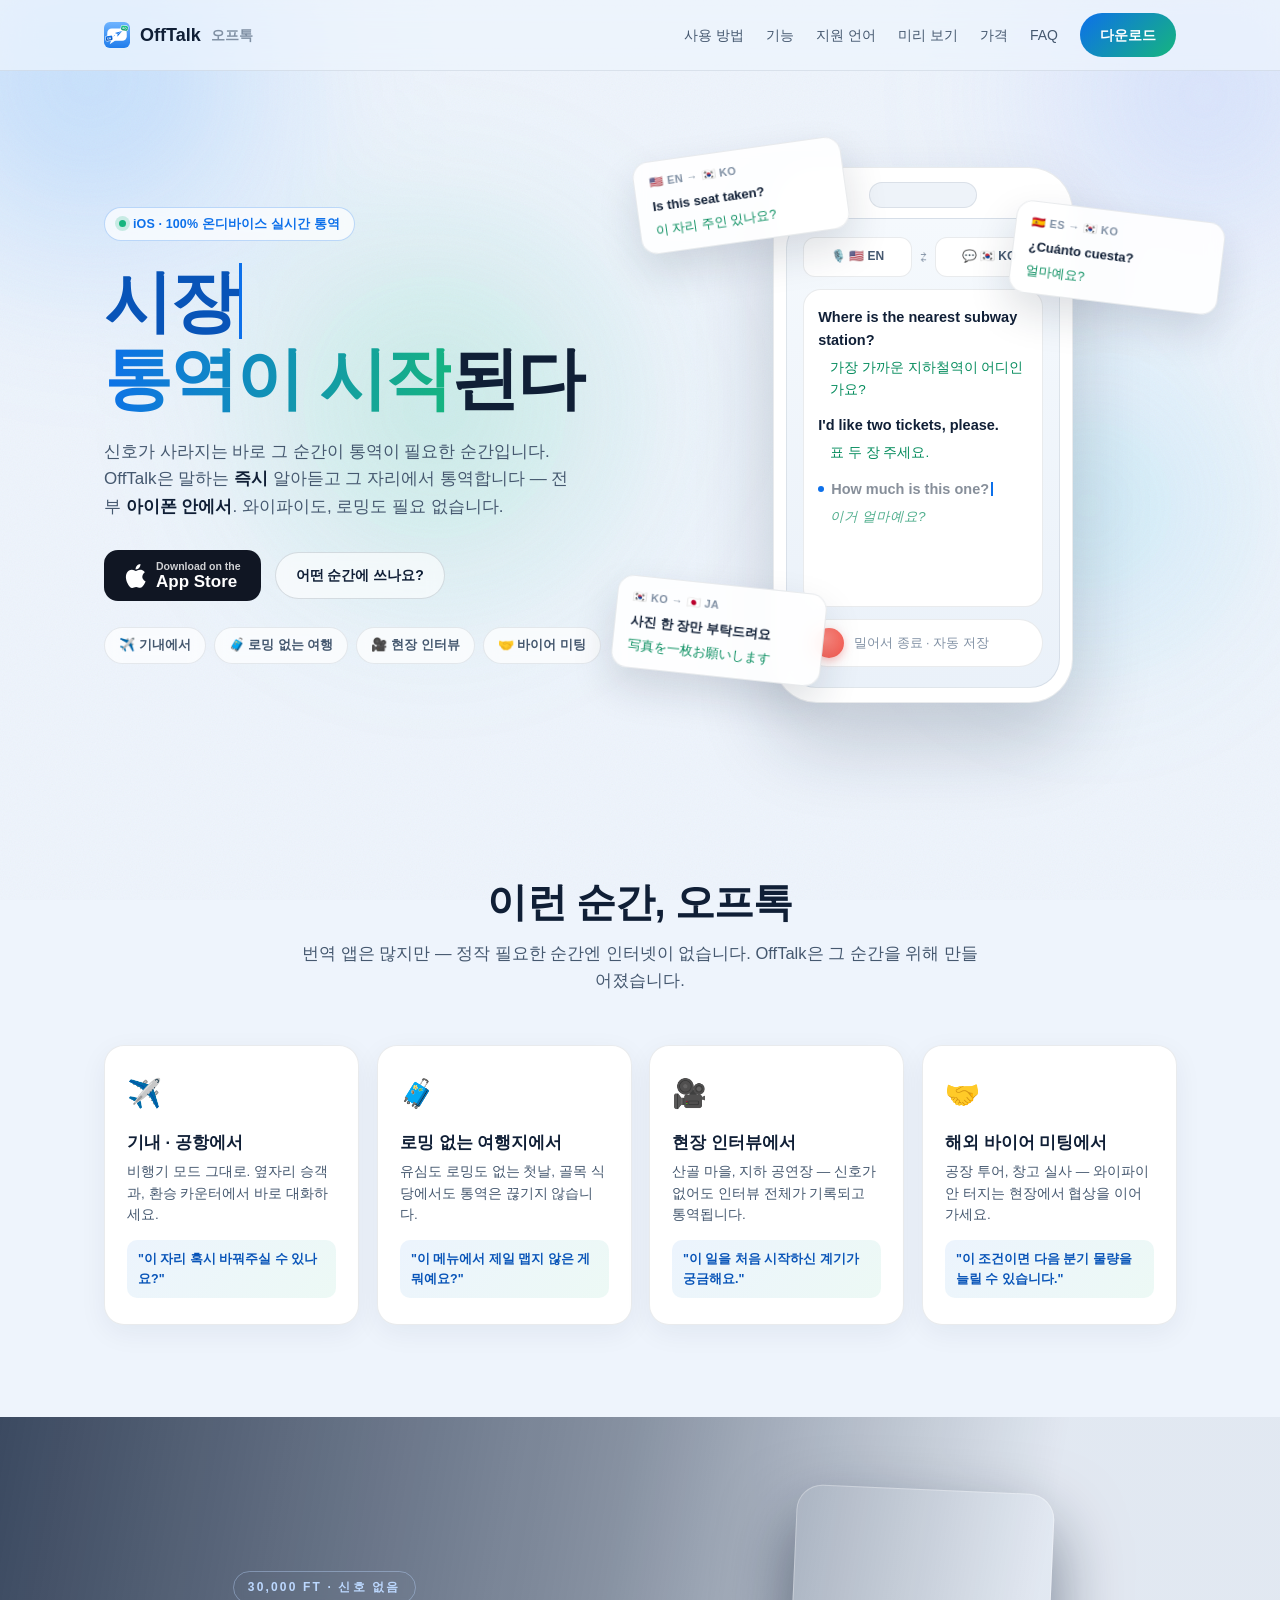
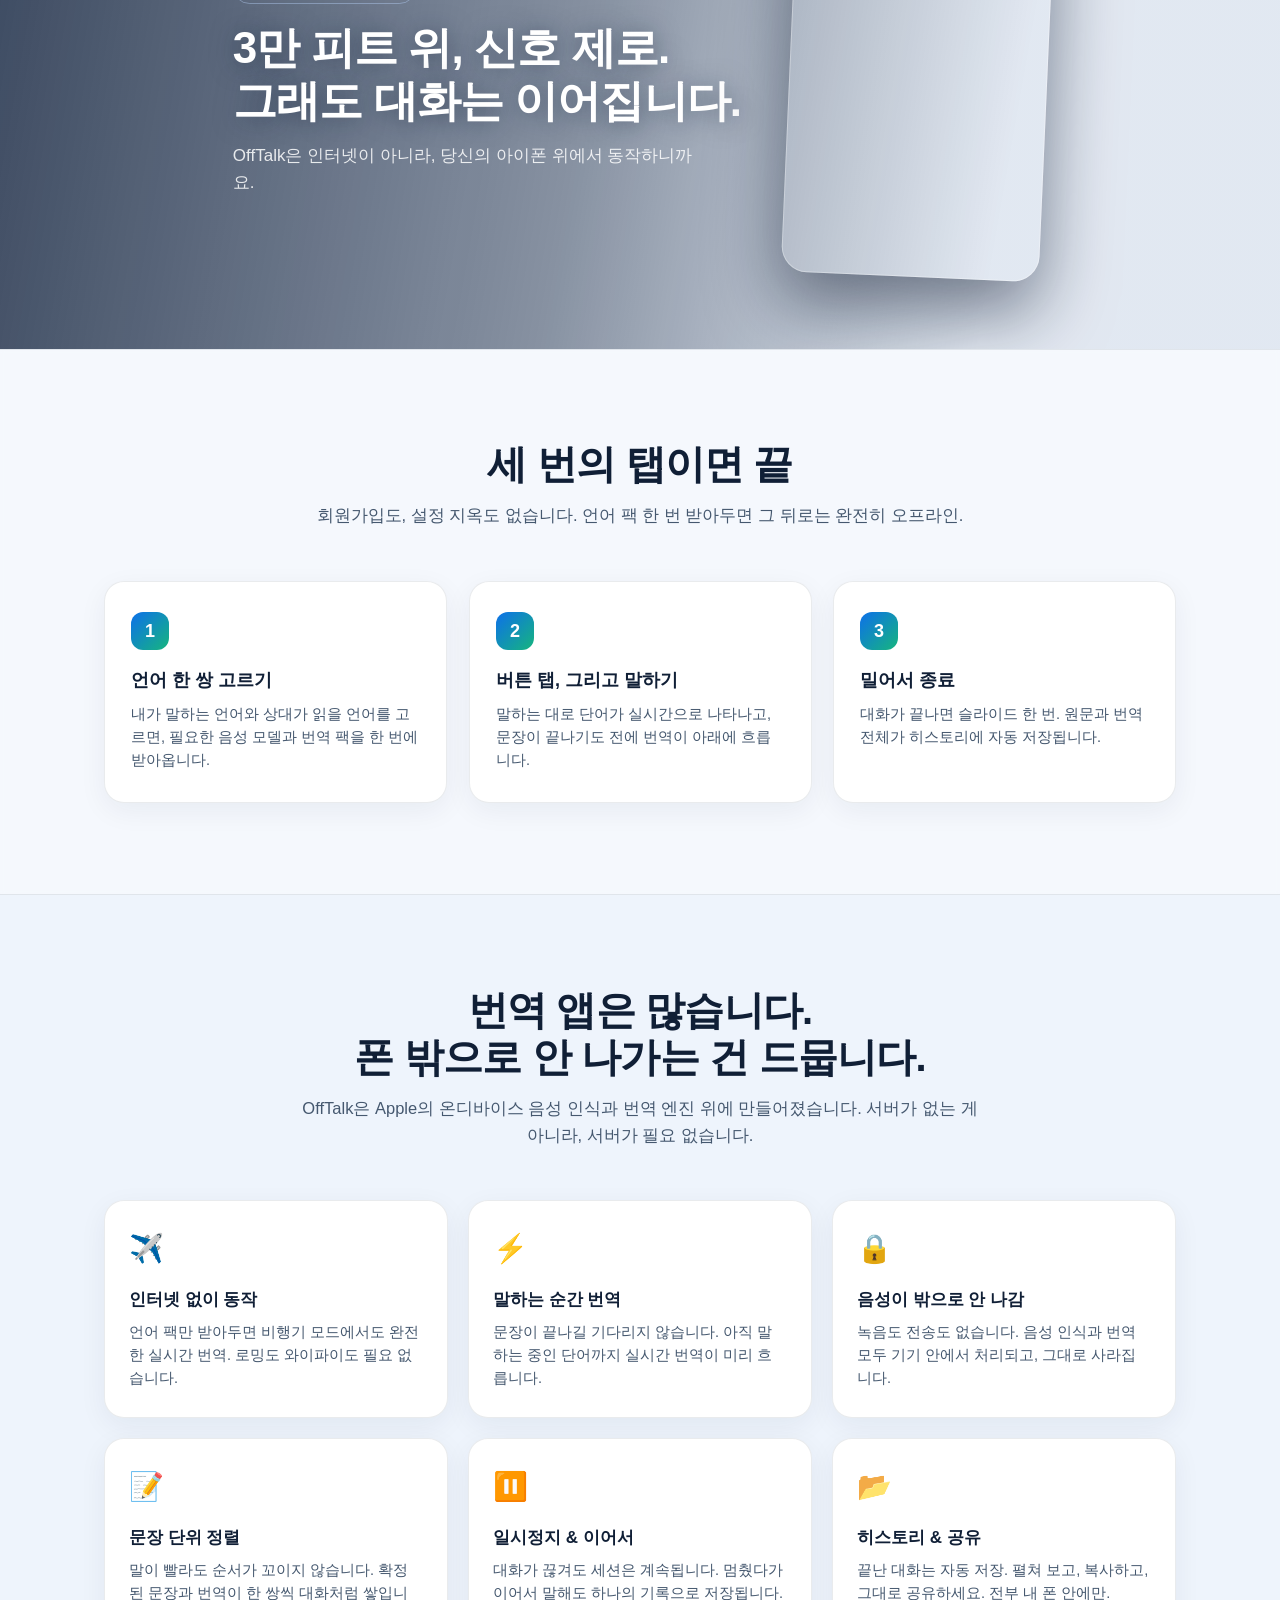
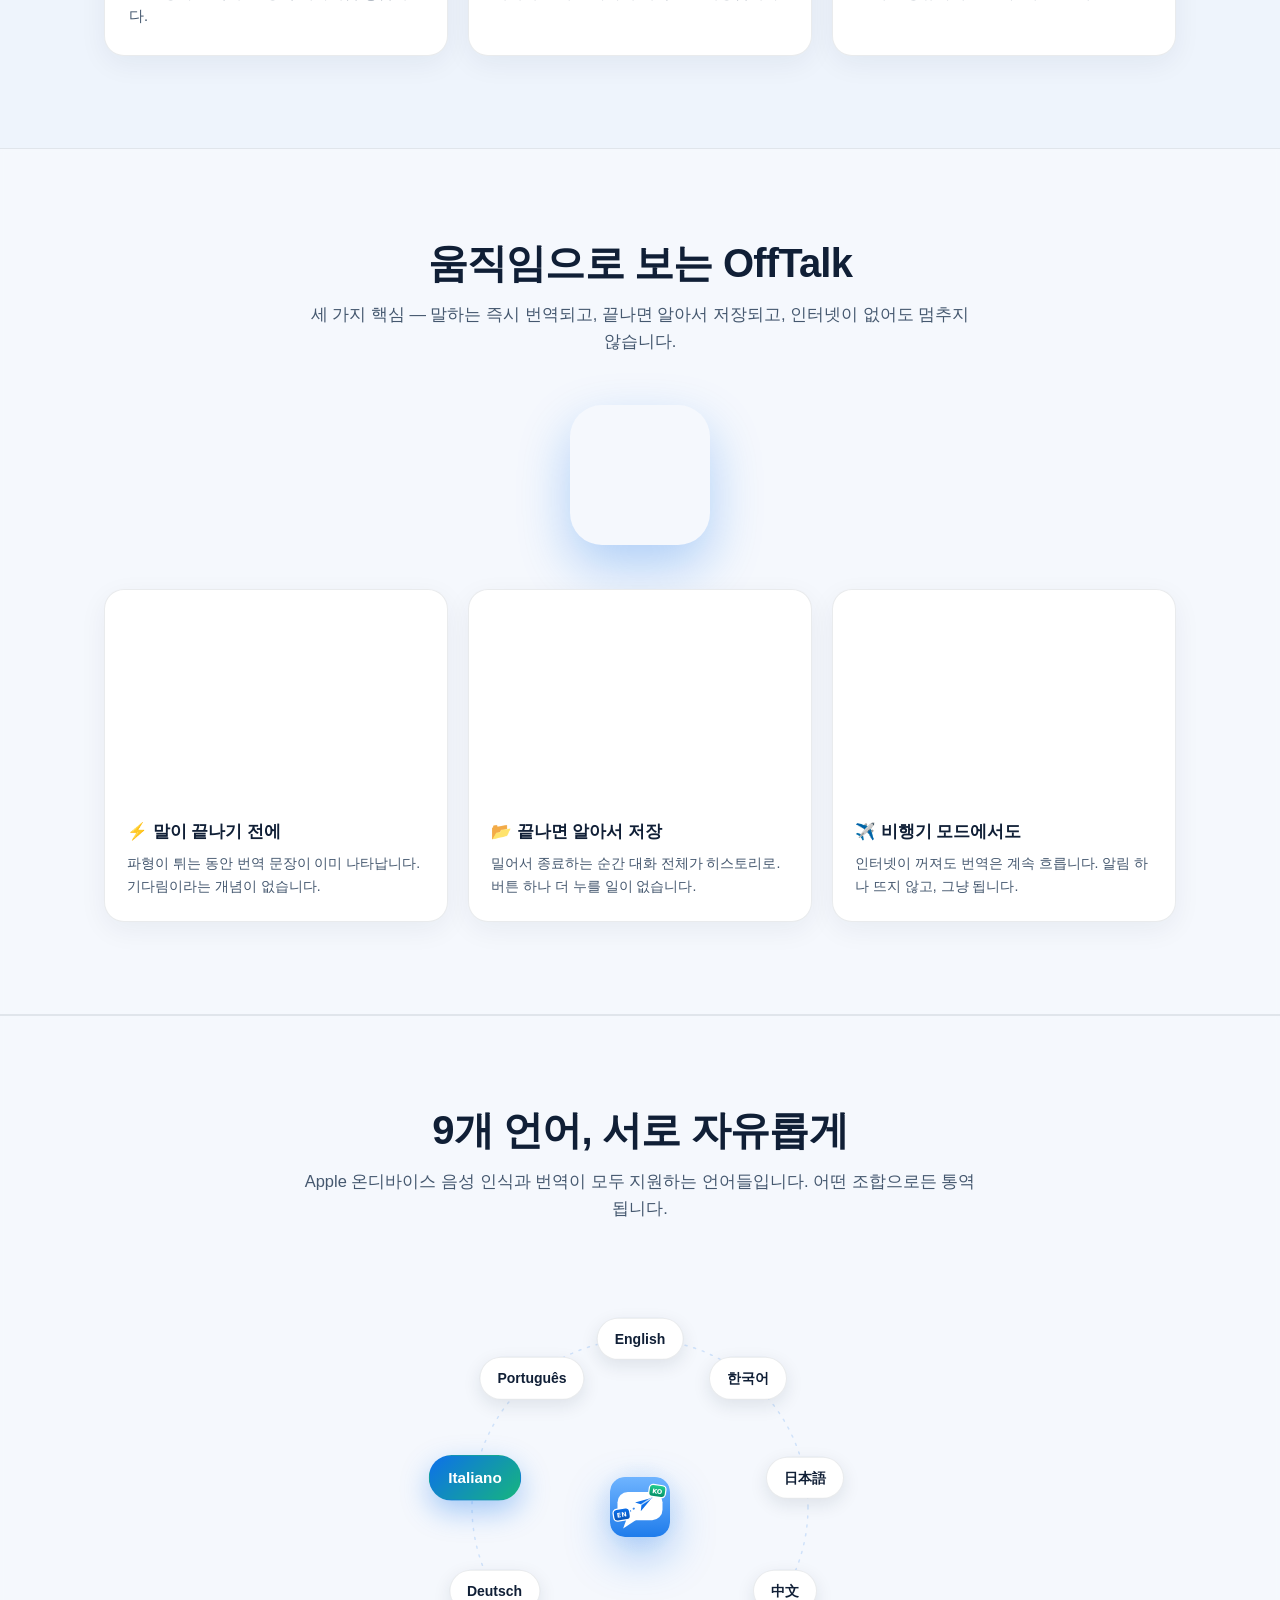
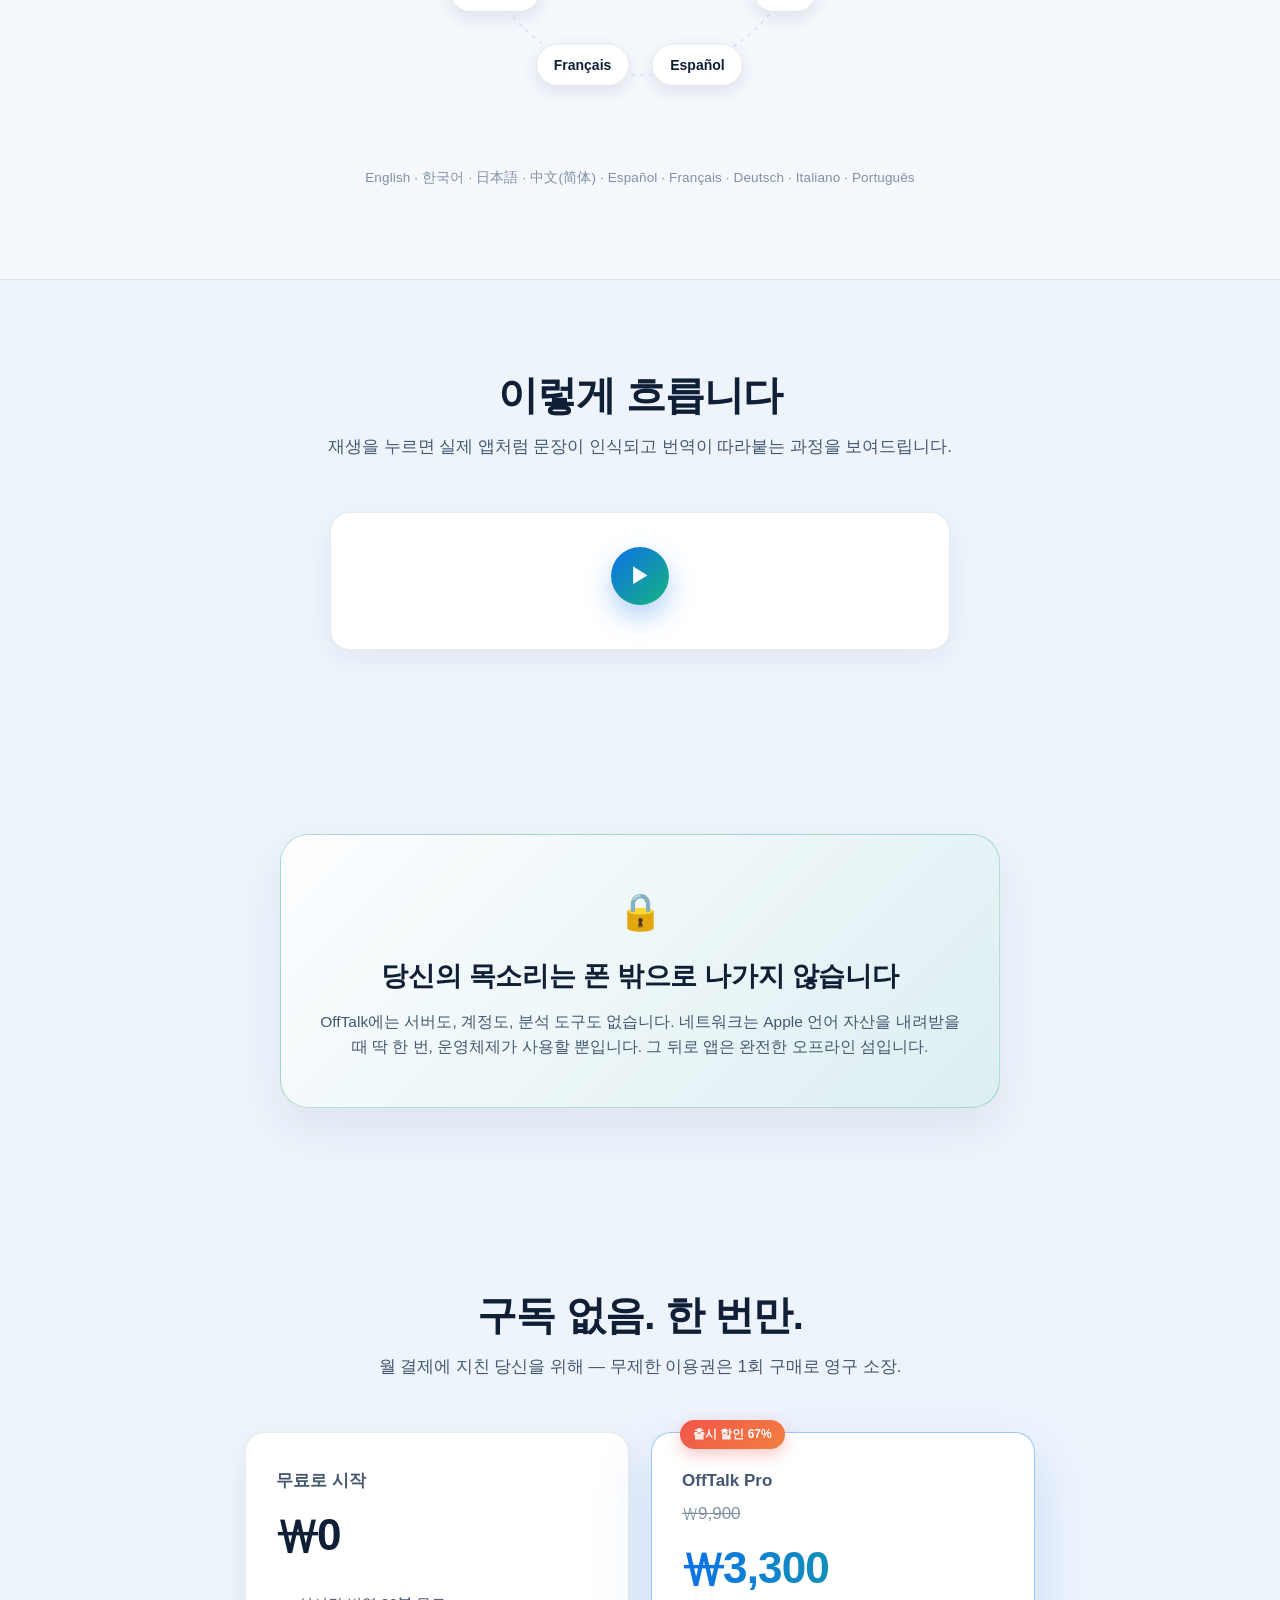
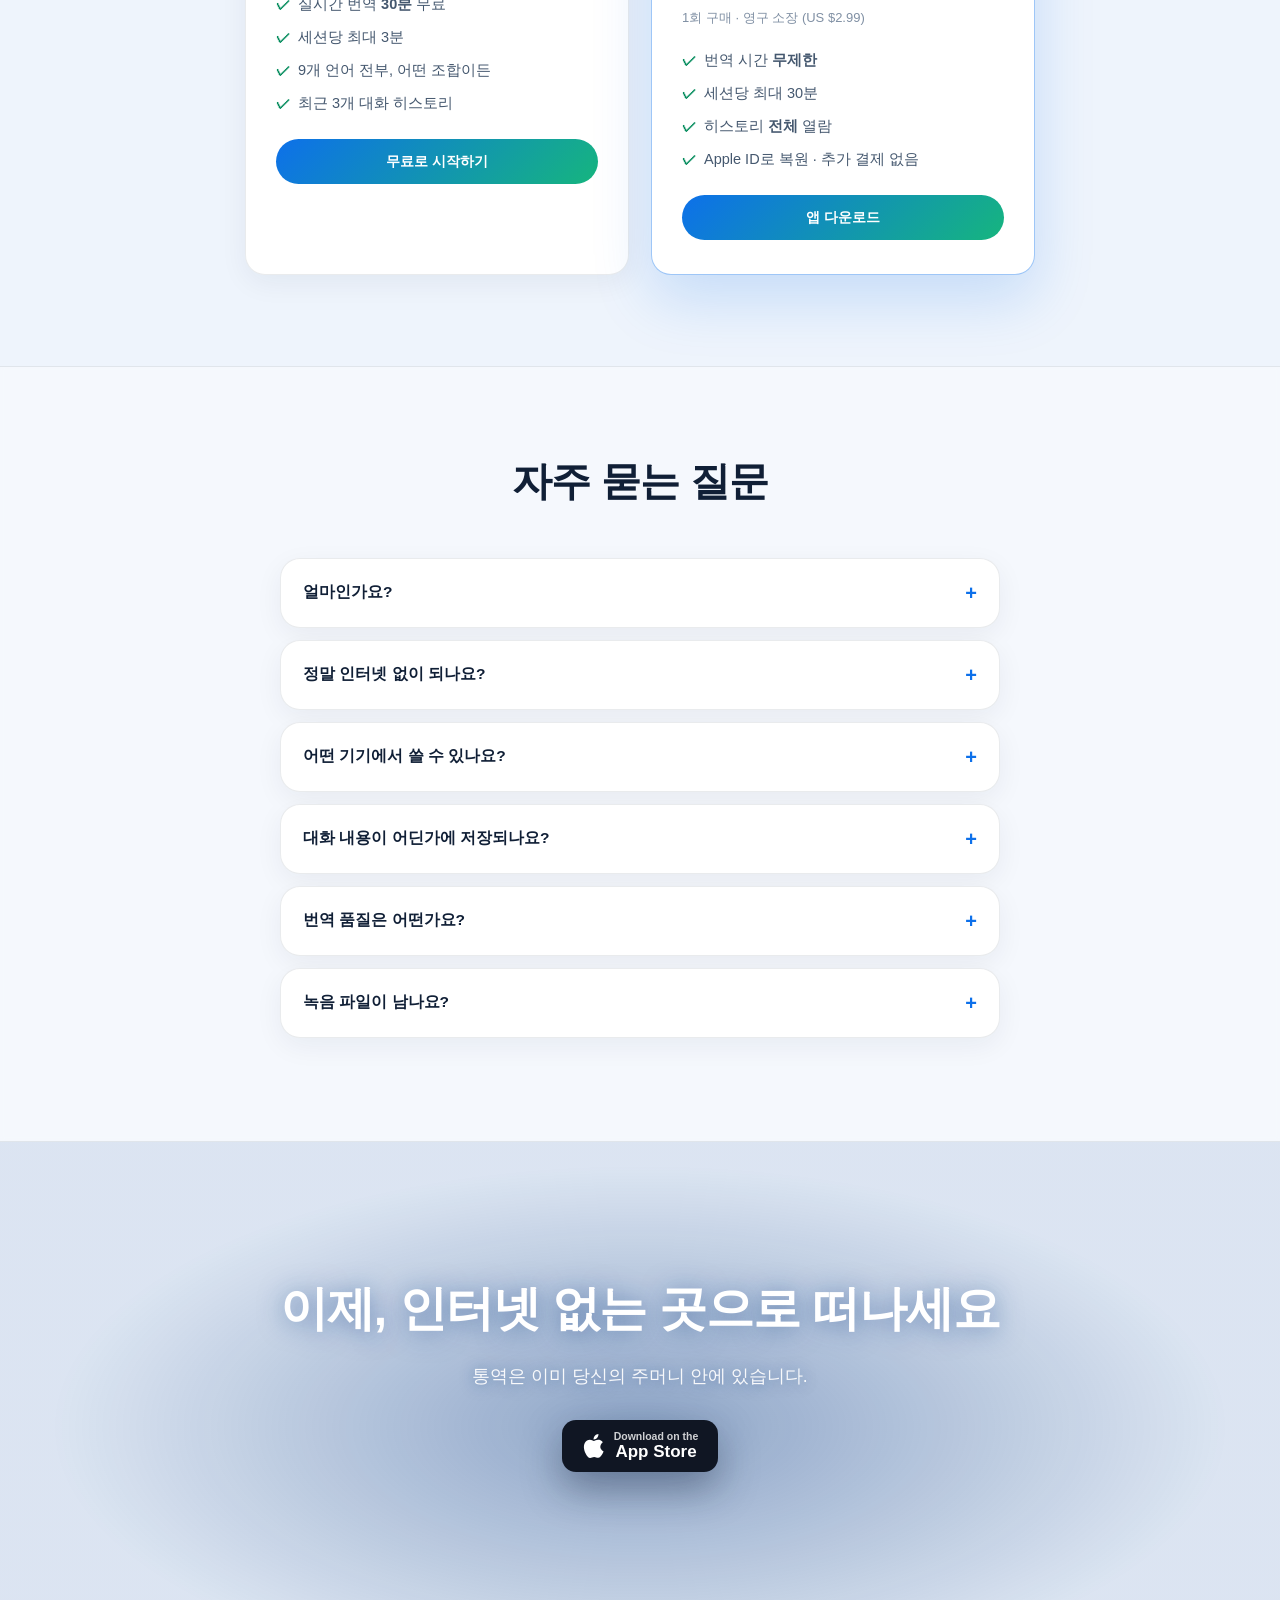
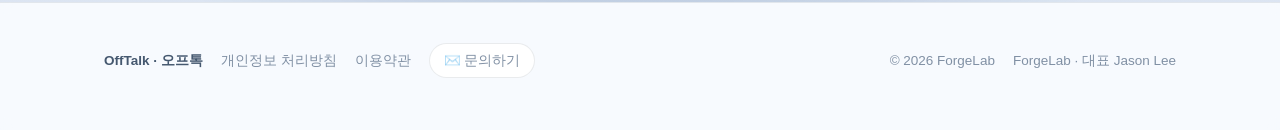
==== commit def91e32: "Launch pricing: ₩3,300 one-time, tighter free tier, IAP terms Pricing drops from ₩9,900 to ₩3,300 (U" ====
--- a/docs/index.html
+++ b/docs/index.html
@@ -16,7 +16,7 @@
 <meta name="twitter:card" content="summary_large_image" />
 <meta name="twitter:image" content="https://jsonpassion.github.io/offtalk-site/assets/img/og.jpg" />
 <link rel="icon" href="data:image/svg+xml,%3Csvg%20xmlns%3D%22http%3A%2F%2Fwww.w3.org%2F2000%2Fsvg%22%20viewBox%3D%220%200%2064%2064%22%3E%3Cdefs%3E%3ClinearGradient%20id%3D%22otfsky%22%20x1%3D%220%22%20y1%3D%220%22%20x2%3D%220%22%20y2%3D%221%22%3E%3Cstop%20offset%3D%220%22%20stop-color%3D%22%236FB4FF%22%2F%3E%3Cstop%20offset%3D%221%22%20stop-color%3D%22%231F7CEB%22%2F%3E%3C%2FlinearGradient%3E%3ClinearGradient%20id%3D%22otfen%22%20x1%3D%220%22%20y1%3D%220%22%20x2%3D%220%22%20y2%3D%221%22%3E%3Cstop%20offset%3D%220%22%20stop-color%3D%22%230D70EA%22%2F%3E%3Cstop%20offset%3D%221%22%20stop-color%3D%22%230854B8%22%2F%3E%3C%2FlinearGradient%3E%3ClinearGradient%20id%3D%22otfko%22%20x1%3D%220%22%20y1%3D%220%22%20x2%3D%220%22%20y2%3D%221%22%3E%3Cstop%20offset%3D%220%22%20stop-color%3D%22%2322CC8E%22%2F%3E%3Cstop%20offset%3D%221%22%20stop-color%3D%22%23049068%22%2F%3E%3C%2FlinearGradient%3E%3C%2Fdefs%3E%3Crect%20width%3D%2264%22%20height%3D%2264%22%20rx%3D%2214.3%22%20fill%3D%22url%28%23otfsky%29%22%2F%3E%3Cpath%20d%3D%22M18%2044%20L14%2055%20L29%2045%20Z%22%20fill%3D%22%23fff%22%2F%3E%3Crect%20x%3D%228%22%20y%3D%2216%22%20width%3D%2248%22%20height%3D%2230%22%20rx%3D%2211%22%20fill%3D%22%23fff%22%2F%3E%3Cpath%20d%3D%22M17%2038.5%20Q23%2036%2028%2031.5%22%20fill%3D%22none%22%20stroke%3D%22%230D70EA%22%20stroke-width%3D%222%22%20stroke-linecap%3D%22round%22%20stroke-dasharray%3D%220.5%204.2%22%20opacity%3D%22.8%22%2F%3E%3Cg%20transform%3D%22translate%2836.5%2C27.5%29%20rotate%28-33%29%22%3E%3Cpath%20d%3D%22M10%200%20L-8%205.6%20L-3.5%200%20L-8%20-5.6%20Z%22%20fill%3D%22%230D70EA%22%2F%3E%3Cpath%20d%3D%22M10%200%20L-3.5%200%22%20stroke%3D%22%23BAD9FA%22%20stroke-width%3D%221.4%22%20stroke-linecap%3D%22round%22%2F%3E%3C%2Fg%3E%3Cg%20transform%3D%22translate%2812.5%2C40%29%20rotate%28-9%29%22%3E%3Crect%20x%3D%22-9.55%22%20y%3D%22-7.05%22%20width%3D%2219.1%22%20height%3D%2214.1%22%20rx%3D%224.6%22%20fill%3D%22%23fff%22%2F%3E%3Crect%20x%3D%22-8.25%22%20y%3D%22-5.75%22%20width%3D%2216.5%22%20height%3D%2211.5%22%20rx%3D%223.4%22%20fill%3D%22url%28%23otfen%29%22%2F%3E%3Ctext%20x%3D%220%22%20y%3D%220.6%22%20text-anchor%3D%22middle%22%20dominant-baseline%3D%22central%22%20font-family%3D%22system-ui%2C-apple-system%2C%27Segoe%20UI%27%2Csans-serif%22%20font-weight%3D%22800%22%20font-size%3D%226.8%22%20fill%3D%22%23fff%22%3EEN%3C%2Ftext%3E%3C%2Fg%3E%3Cg%20transform%3D%22translate%2850.5%2C15%29%20rotate%288%29%22%3E%3Crect%20x%3D%22-9.55%22%20y%3D%22-7.05%22%20width%3D%2219.1%22%20height%3D%2214.1%22%20rx%3D%224.6%22%20fill%3D%22%23fff%22%2F%3E%3Crect%20x%3D%22-8.25%22%20y%3D%22-5.75%22%20width%3D%2216.5%22%20height%3D%2211.5%22%20rx%3D%223.4%22%20fill%3D%22url%28%23otfko%29%22%2F%3E%3Ctext%20x%3D%220%22%20y%3D%220.6%22%20text-anchor%3D%22middle%22%20dominant-baseline%3D%22central%22%20font-family%3D%22system-ui%2C-apple-system%2C%27Segoe%20UI%27%2Csans-serif%22%20font-weight%3D%22800%22%20font-size%3D%226.8%22%20fill%3D%22%23fff%22%3EKO%3C%2Ftext%3E%3C%2Fg%3E%3C%2Fsvg%3E" />
-<link rel="stylesheet" href="styles.css?v=236d2304" />
+<link rel="stylesheet" href="styles.css?v=ce00ac0b" />
 </head>
 <body>
 
@@ -166,8 +166,11 @@
         <h2>3만 피트 위, 신호 제로.<br />그래도 대화는 이어집니다.</h2>
         <p>OffTalk은 인터넷이 아니라, 당신의 아이폰 위에서 동작하니까요.</p>
       </div>
-      <div class="cine-portrait" aria-hidden="true">
+      <div class="cine-portrait" id="adFilmCard" role="button" tabindex="0"
+           aria-label="OffTalk 광고 필름 재생 — 사운드가 켜집니다">
         <video class="cine-portrait-video" autoplay muted loop playsinline preload="metadata" src="assets/video/cabin_portrait.mp4"></video>
+        <video class="cine-ad-video" playsinline preload="none" src="assets/video/ad_film.mp4"></video>
+        <span class="cine-play-chip" aria-hidden="true"><b>▶</b> 필름 보기 · 사운드 ON</span>
       </div>
     </div>
   </div>
@@ -346,24 +349,24 @@
         <h3>무료로 시작</h3>
         <div class="price">₩0</div>
         <ul>
-          <li>실시간 번역 <strong>100분</strong> 무료</li>
-          <li>세션당 최대 10분</li>
+          <li>실시간 번역 <strong>30분</strong> 무료</li>
+          <li>세션당 최대 3분</li>
           <li>9개 언어 전부, 어떤 조합이든</li>
-          <li>히스토리 저장 · 로그인 · 광고 없음</li>
+          <li>최근 3개 대화 히스토리</li>
         </ul>
         <a class="btn primary block" href="#download">무료로 시작하기</a>
       </div>
       <div class="price-card hot" data-reveal="zoom" style="--i:1">
         <span class="sale-badge">출시 할인 67%</span>
         <h3>OffTalk Pro</h3>
-        <div class="price-was">₩29,900</div>
-        <div class="price">₩9,900</div>
-        <div class="price-note">1회 구매 · 영구 소장 (US $6.99)</div>
+        <div class="price-was">₩9,900</div>
+        <div class="price">₩3,300</div>
+        <div class="price-note">1회 구매 · 영구 소장 (US $2.99)</div>
         <ul>
           <li>번역 시간 <strong>무제한</strong></li>
           <li>세션당 최대 30분</li>
-          <li>Apple ID로 재설치·기기 변경 시 복원</li>
-          <li>추가 결제 · 구독 없음</li>
+          <li>히스토리 <strong>전체</strong> 열람</li>
+          <li>Apple ID로 복원 · 추가 결제 없음</li>
         </ul>
         <a class="btn primary block" href="#download">앱 다운로드</a>
       </div>
@@ -378,7 +381,7 @@
     <div class="faq">
       <details>
         <summary>얼마인가요?</summary>
-        <p>실시간 번역 100분까지 완전 무료입니다(세션당 10분). 그 뒤로는 ₩9,900 1회 구매로 평생 무제한 — 구독이 아니라서 매달 나가는 돈이 없고, Apple ID로 언제든 복원됩니다.</p>
+        <p>다운로드는 무료이고, 실시간 번역 30분(세션당 3분)과 최근 3개 대화 히스토리를 그대로 써보실 수 있습니다. 더 쓰시려면 <strong>₩3,300 1회 구매</strong> — 번역 시간 무제한, 세션당 30분, 히스토리 전체가 한 번에 열립니다. 구독이 아니라 매달 나가는 돈이 없고, Apple ID로 언제든 복원됩니다.</p>
       </details>
       <details>
         <summary>정말 인터넷 없이 되나요?</summary>
@@ -453,6 +456,43 @@
 })();
 </script>
 <script>
+/* Ad film card — idle: muted raw footage loop; tap: the finished ad
+   plays with sound (user-initiated, so audio is allowed). Ends or
+   scrolls away → back to the idle loop. */
+(function () {
+  var card = document.getElementById('adFilmCard');
+  if (!card) return;
+  var idle = card.querySelector('.cine-portrait-video');
+  var ad = card.querySelector('.cine-ad-video');
+  var playing = false;
+
+  function stopAd() {
+    if (!playing) return;
+    playing = false;
+    ad.pause(); ad.currentTime = 0;
+    card.classList.remove('playing');
+    idle.play().catch(function(){});
+  }
+  function startAd() {
+    playing = true;
+    card.classList.add('playing');
+    idle.pause();
+    ad.currentTime = 0; ad.muted = false;
+    ad.play().catch(function () { stopAd(); });
+  }
+
+  card.addEventListener('click', function () { playing ? stopAd() : startAd(); });
+  card.addEventListener('keydown', function (e) {
+    if (e.key === 'Enter' || e.key === ' ') { e.preventDefault(); playing ? stopAd() : startAd(); }
+  });
+  ad.addEventListener('ended', stopAd);
+  new IntersectionObserver(function (es) {
+    es.forEach(function (en) { if (!en.isIntersecting) stopAd(); });
+  }, { threshold: 0.2 }).observe(card);
+})();
+</script>
+
+<script>
 /* Language orbit — any two languages connect: a plane flies the arc,
    the phrase turns from blue (source) to mint (translated) on arrival. */
 (function () {
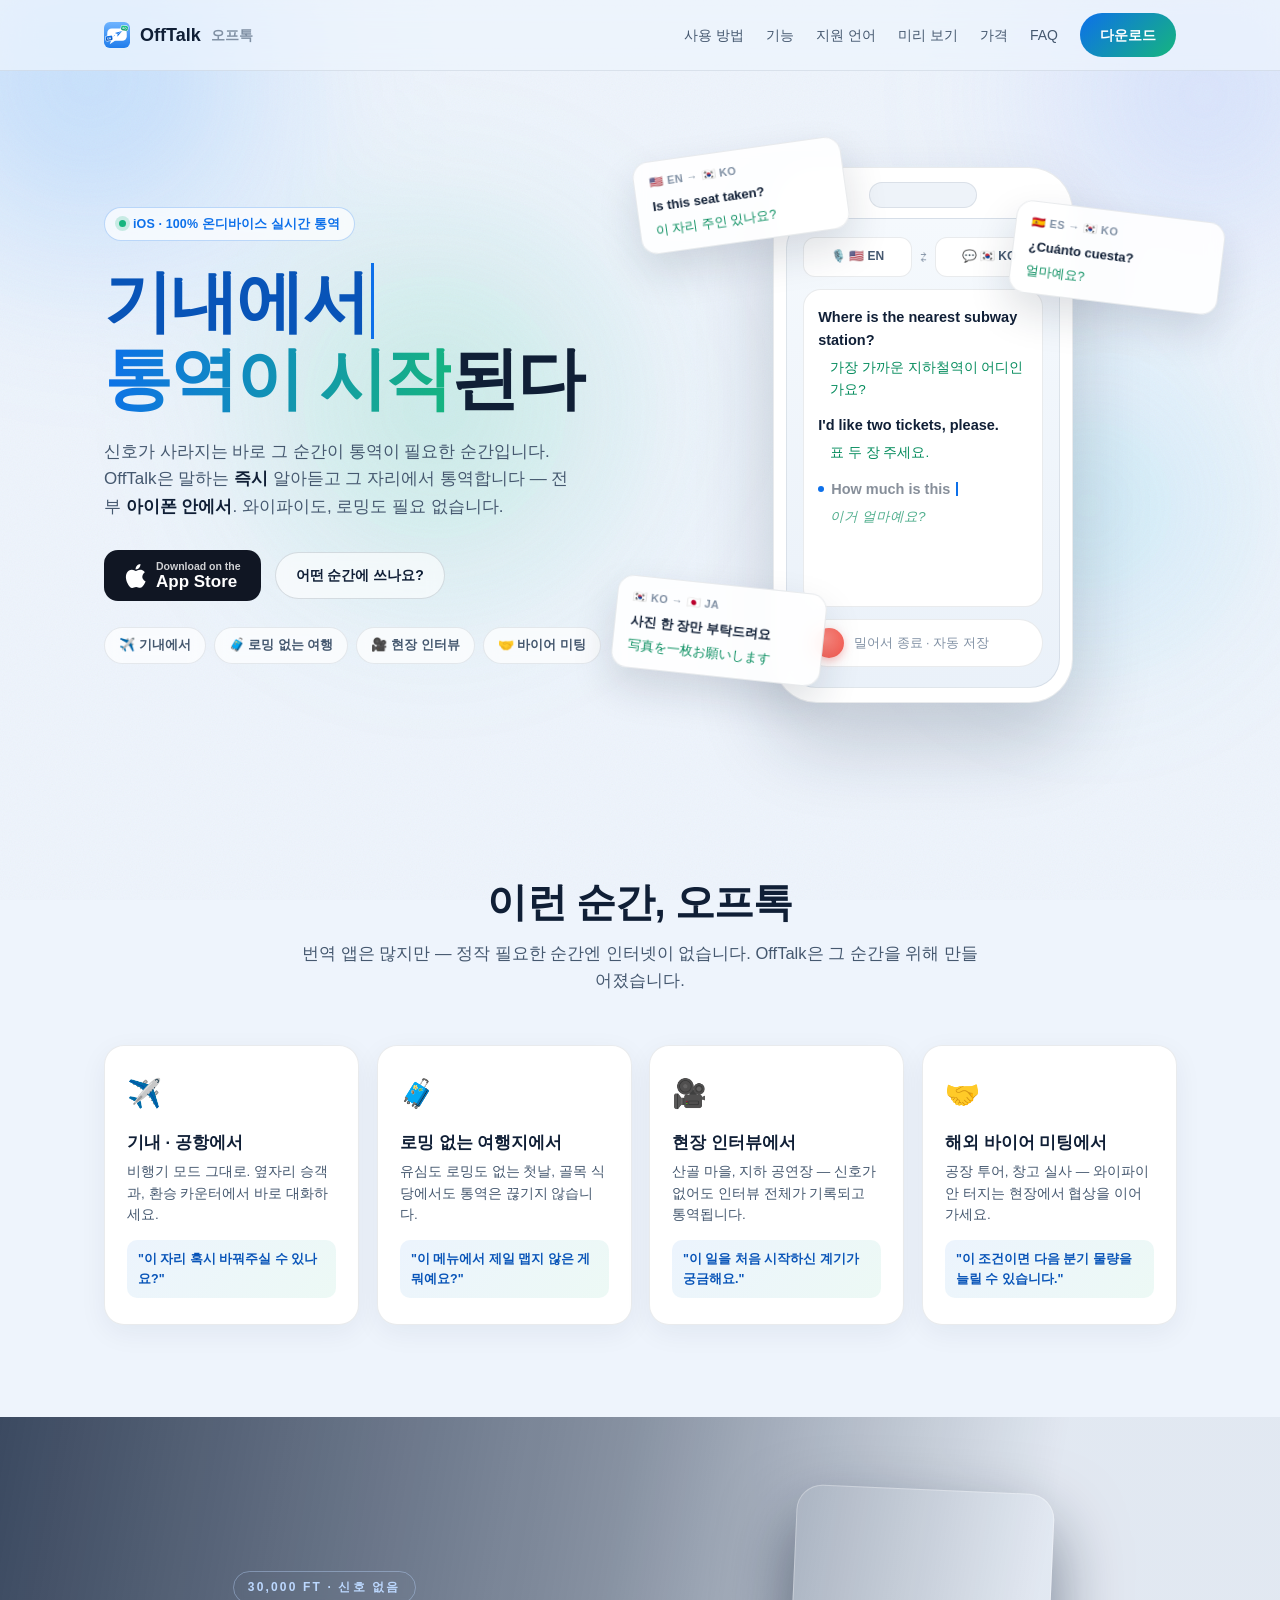
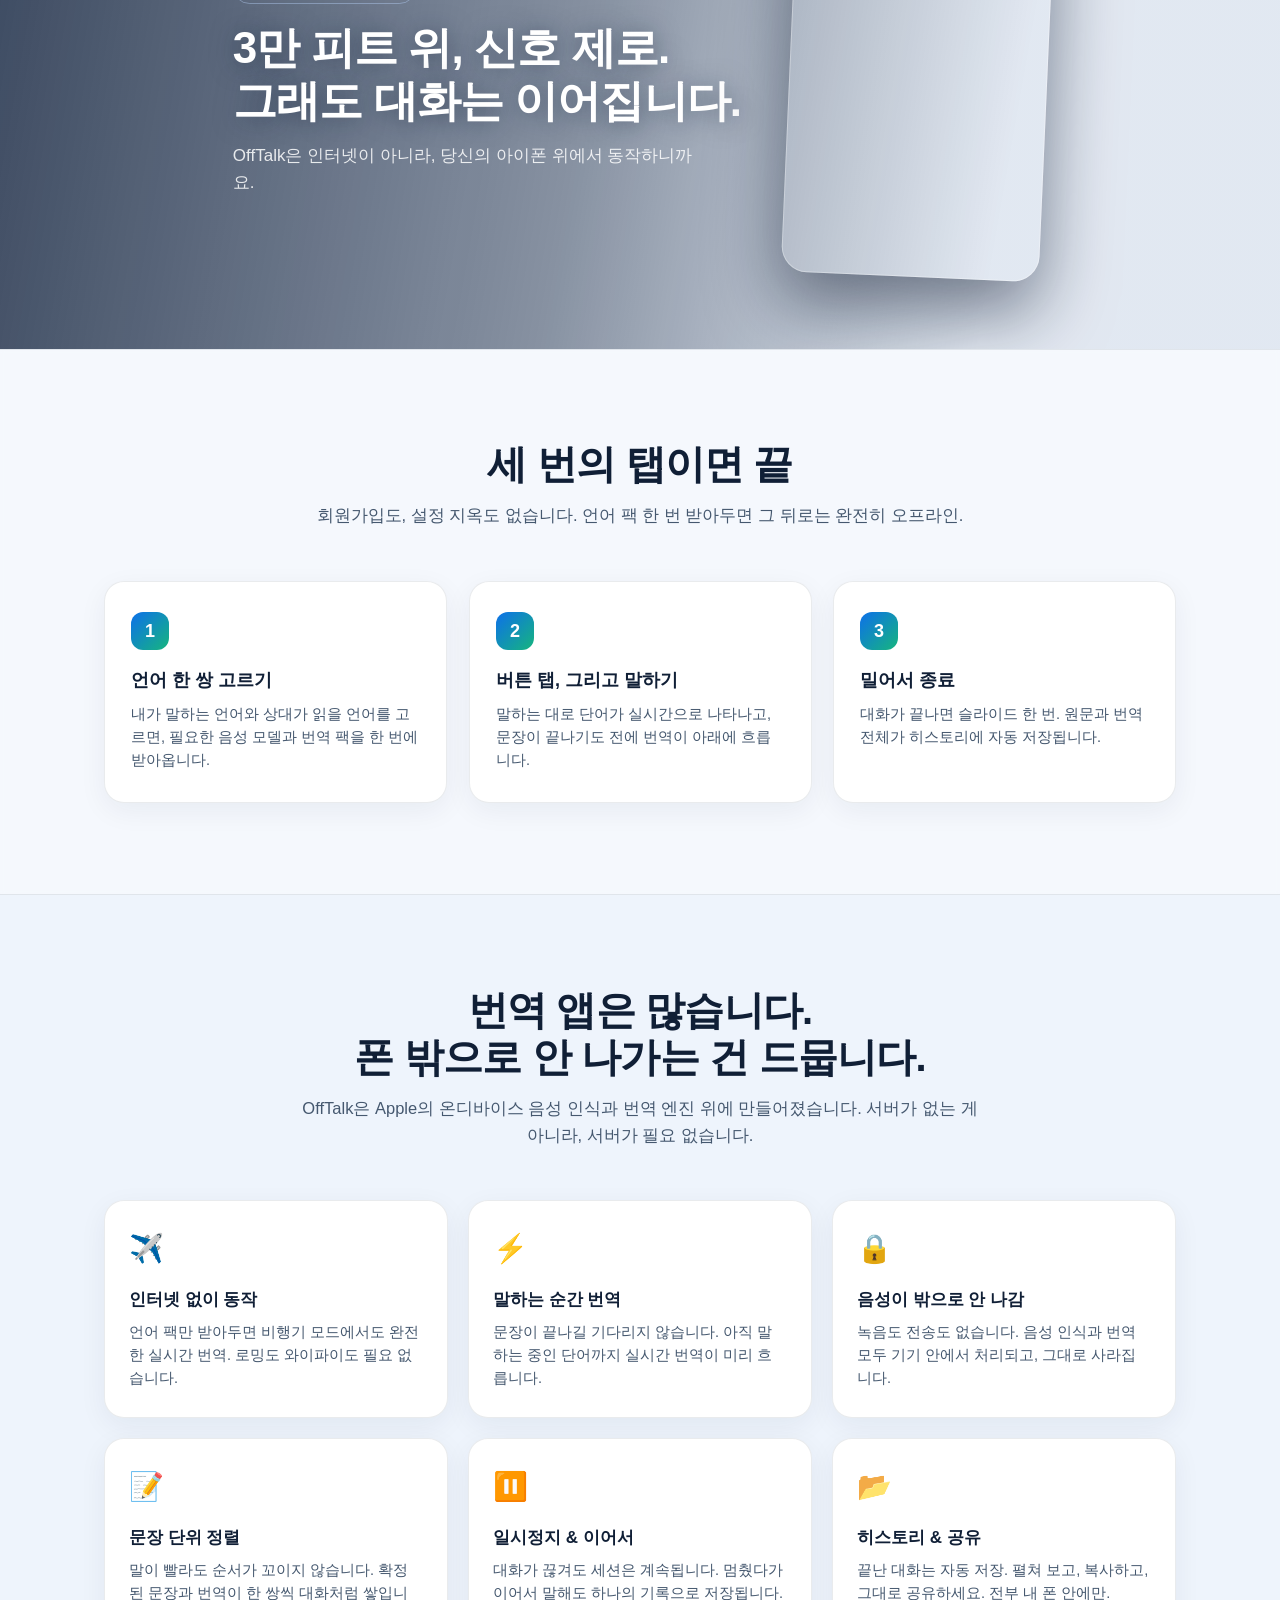
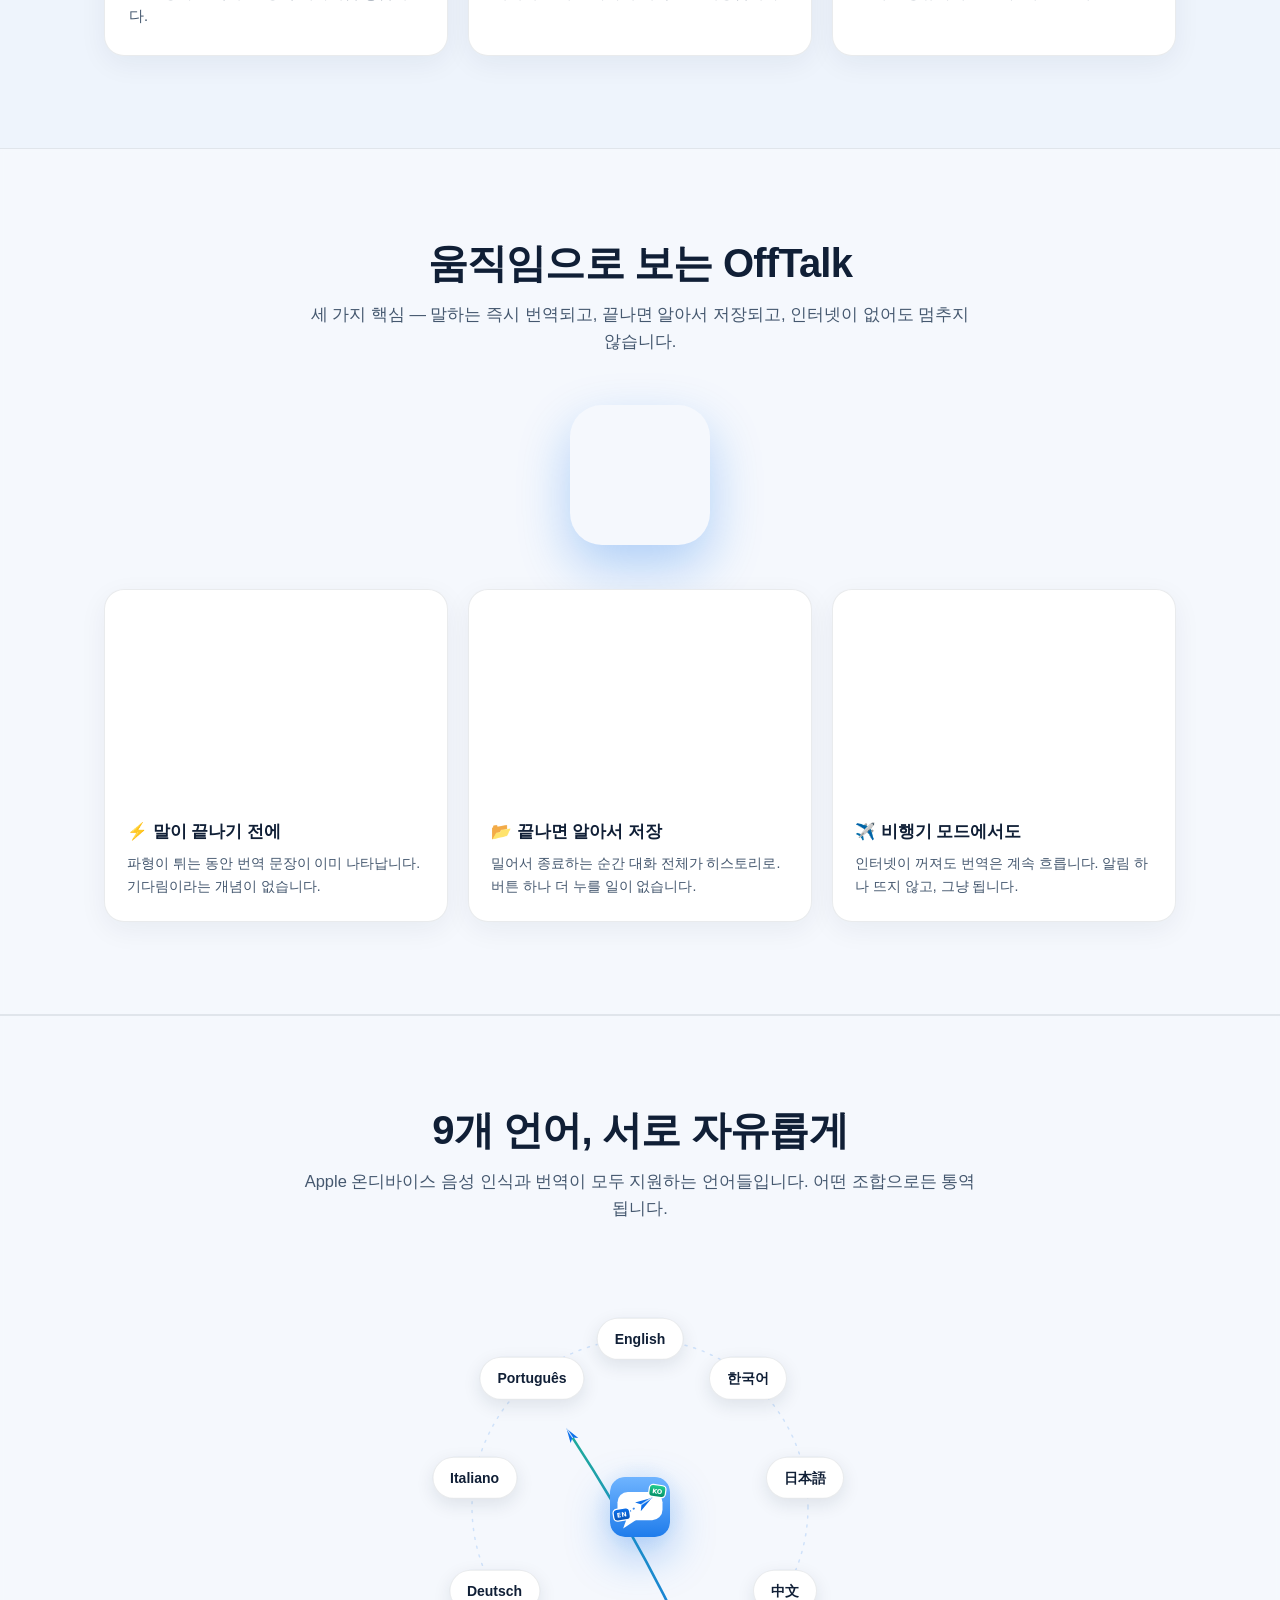
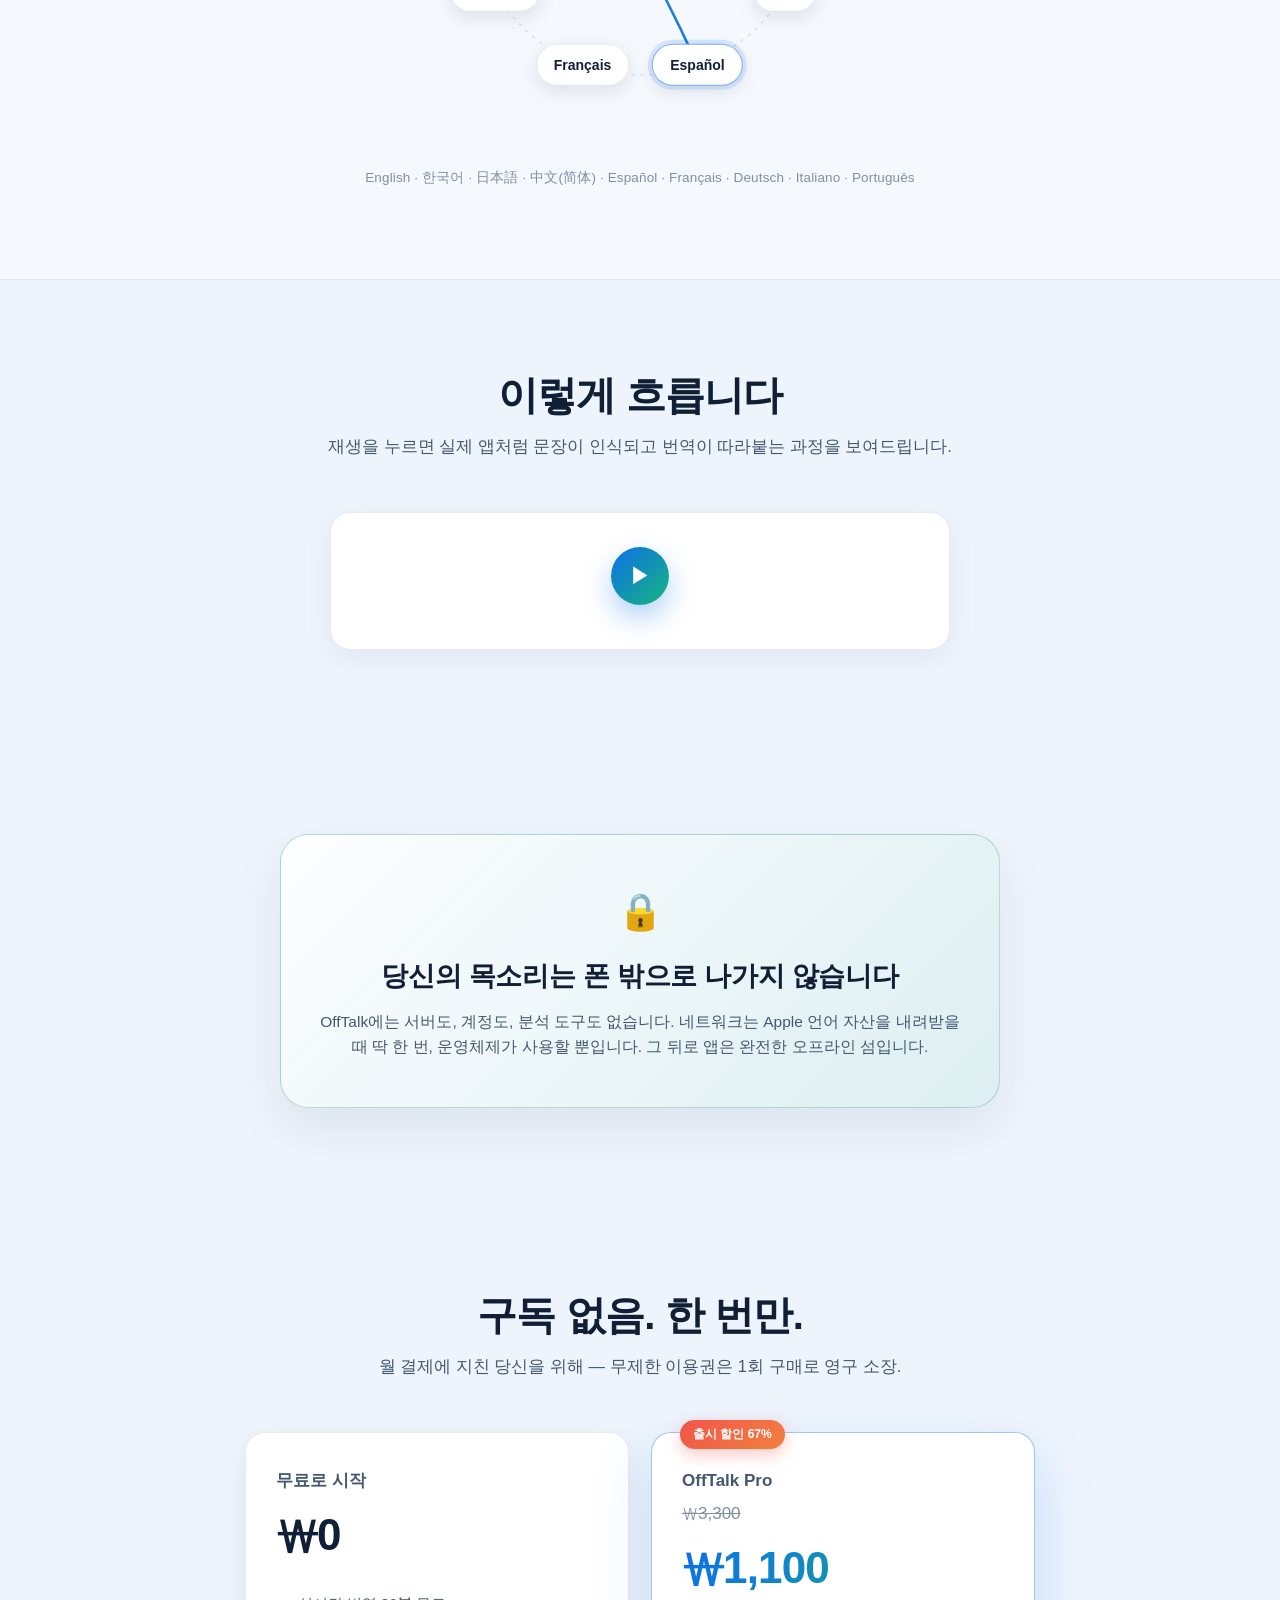
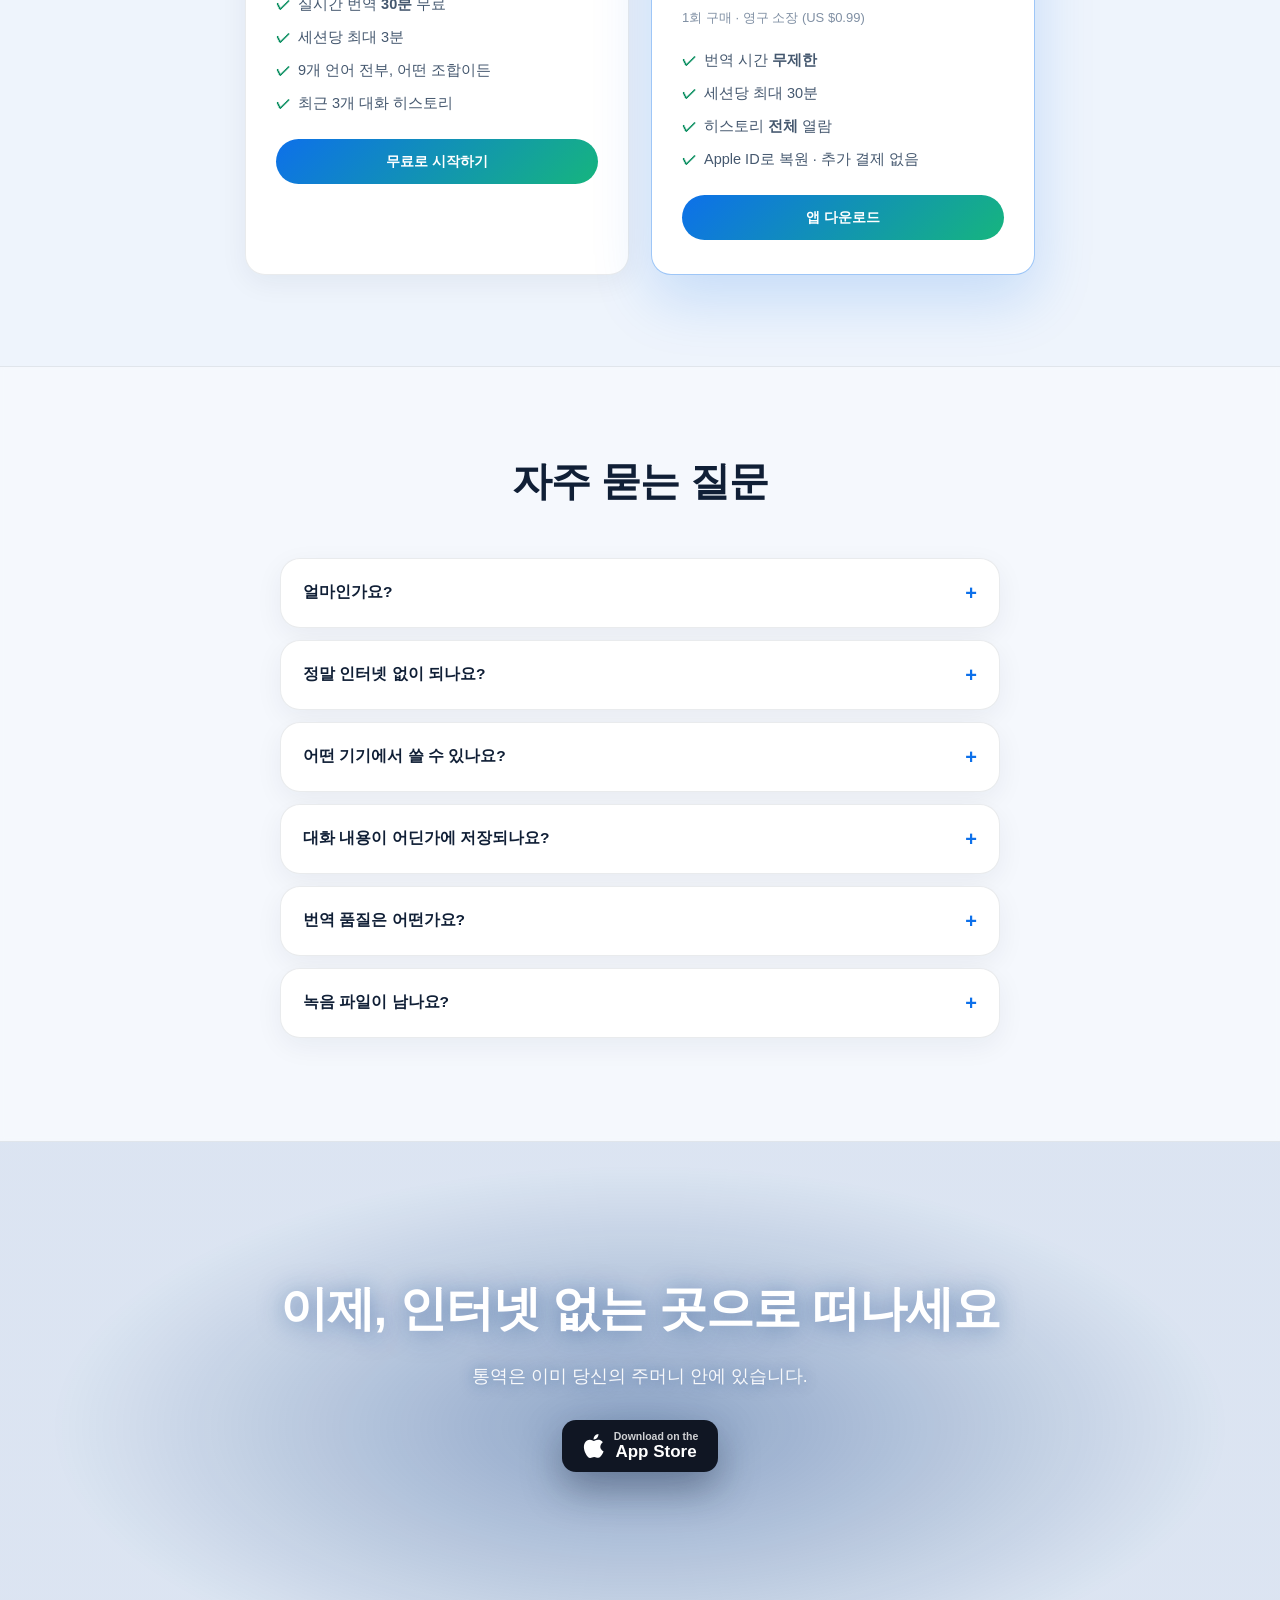
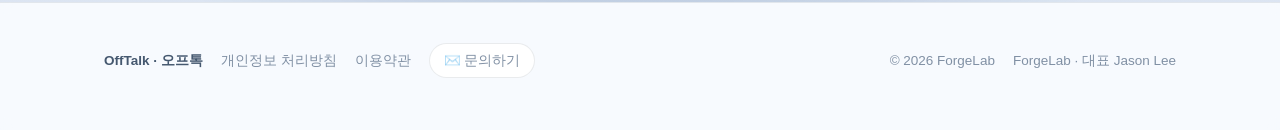
==== commit fe0bf7df: "Pricing: ₩1,100 one-time unlock, free tier matching the app The pricing section and FAQ now mirror w" ====
--- a/docs/index.html
+++ b/docs/index.html
@@ -359,9 +359,9 @@
       <div class="price-card hot" data-reveal="zoom" style="--i:1">
         <span class="sale-badge">출시 할인 67%</span>
         <h3>OffTalk Pro</h3>
-        <div class="price-was">₩9,900</div>
-        <div class="price">₩3,300</div>
-        <div class="price-note">1회 구매 · 영구 소장 (US $2.99)</div>
+        <div class="price-was">₩3,300</div>
+        <div class="price">₩1,100</div>
+        <div class="price-note">1회 구매 · 영구 소장 (US $0.99)</div>
         <ul>
           <li>번역 시간 <strong>무제한</strong></li>
           <li>세션당 최대 30분</li>
@@ -381,7 +381,7 @@
     <div class="faq">
       <details>
         <summary>얼마인가요?</summary>
-        <p>다운로드는 무료이고, 실시간 번역 30분(세션당 3분)과 최근 3개 대화 히스토리를 그대로 써보실 수 있습니다. 더 쓰시려면 <strong>₩3,300 1회 구매</strong> — 번역 시간 무제한, 세션당 30분, 히스토리 전체가 한 번에 열립니다. 구독이 아니라 매달 나가는 돈이 없고, Apple ID로 언제든 복원됩니다.</p>
+        <p>다운로드는 무료이고, 실시간 번역 30분(세션당 3분)과 최근 3개 대화 히스토리를 그대로 써보실 수 있습니다. 더 쓰시려면 <strong>₩1,100 1회 구매</strong> — 커피 한 잔 값도 안 되는 금액으로 — 번역 시간 무제한, 세션당 30분, 히스토리 전체가 한 번에 열립니다. 구독이 아니라 매달 나가는 돈이 없고, Apple ID로 언제든 복원됩니다.</p>
       </details>
       <details>
         <summary>정말 인터넷 없이 되나요?</summary>
